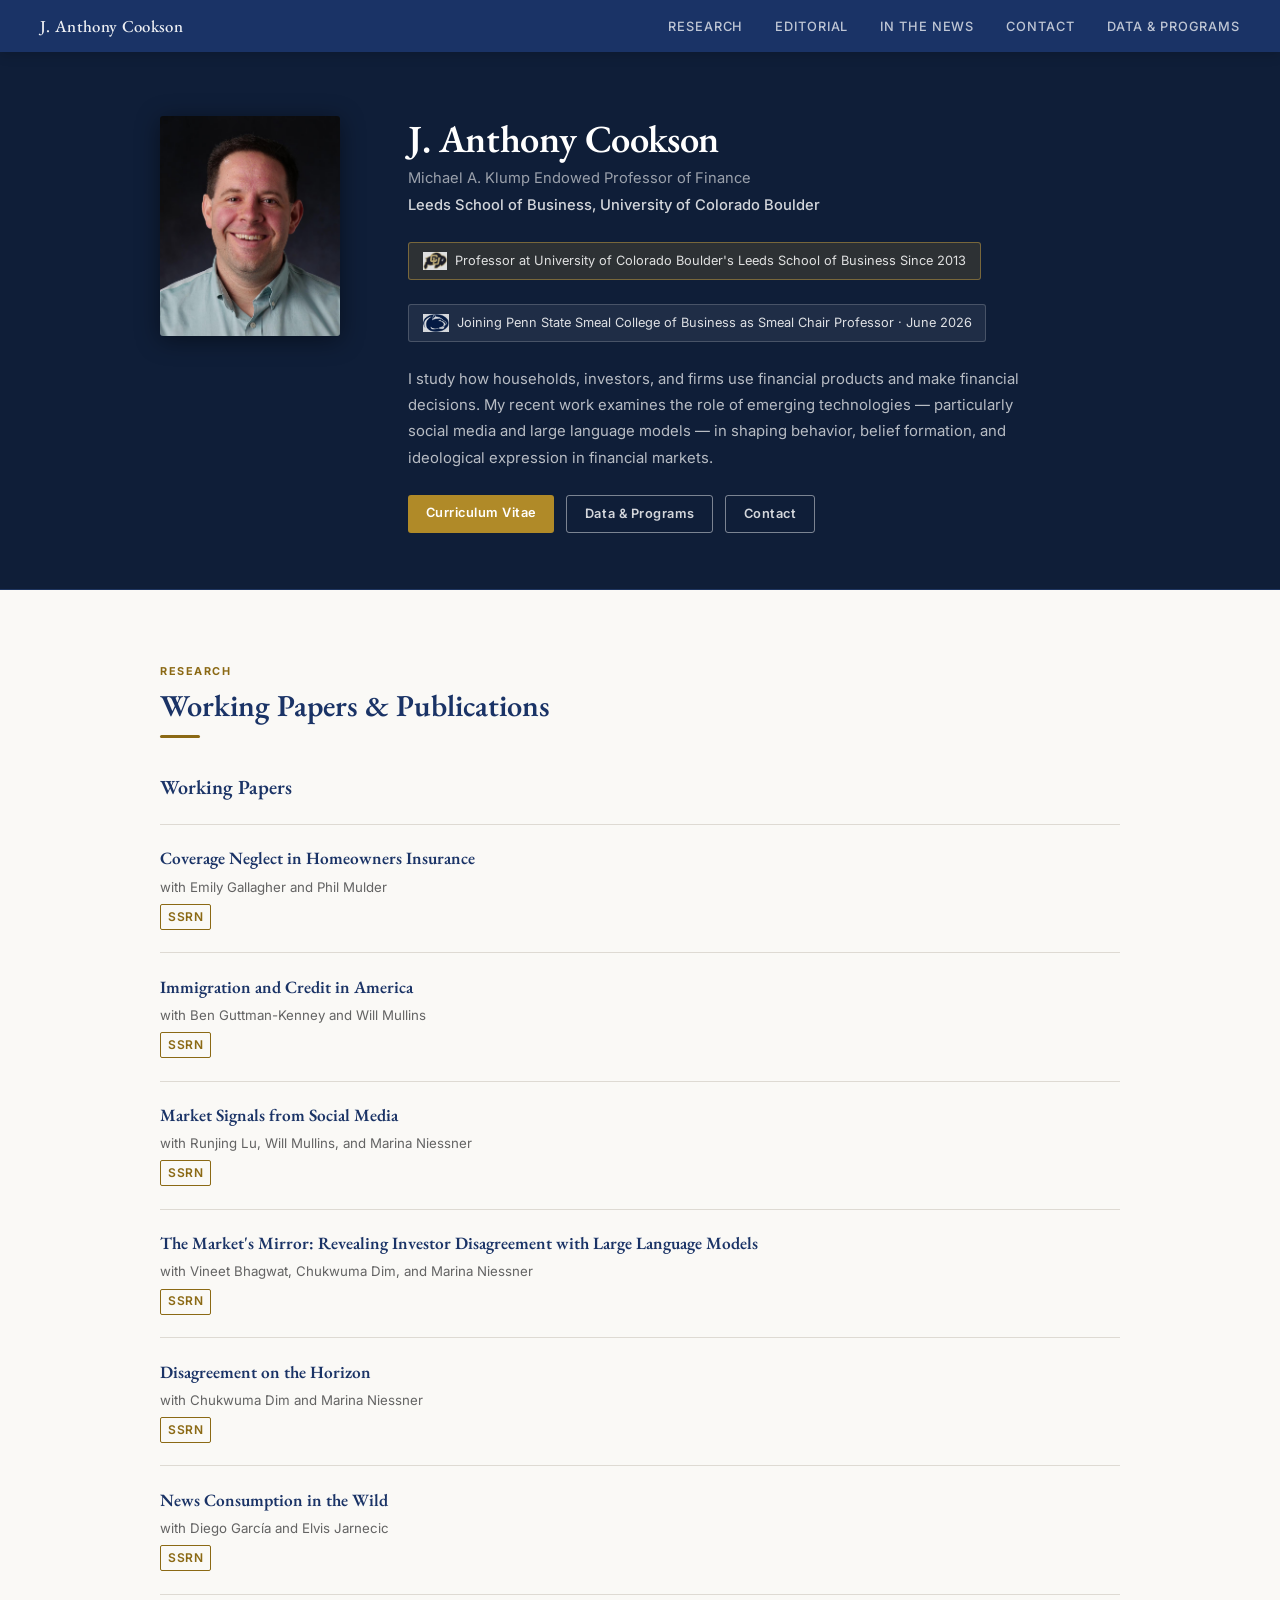
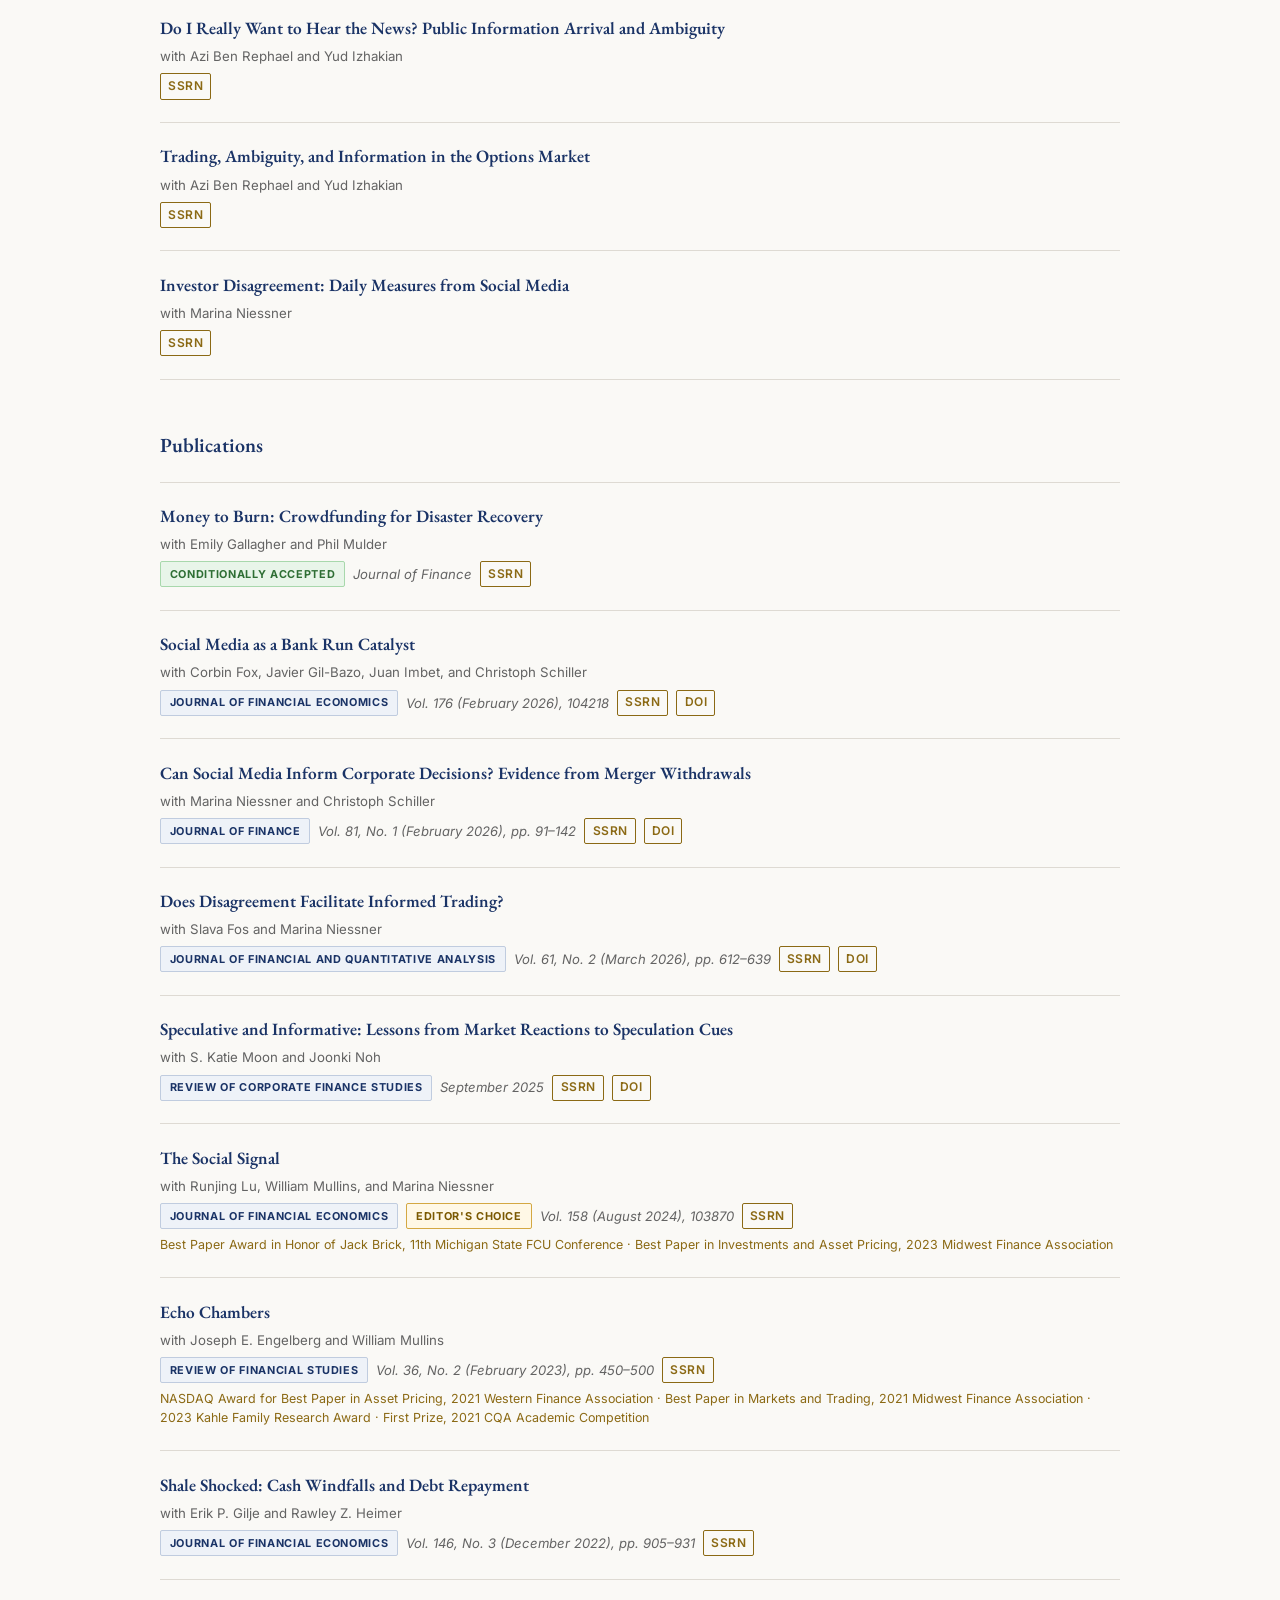
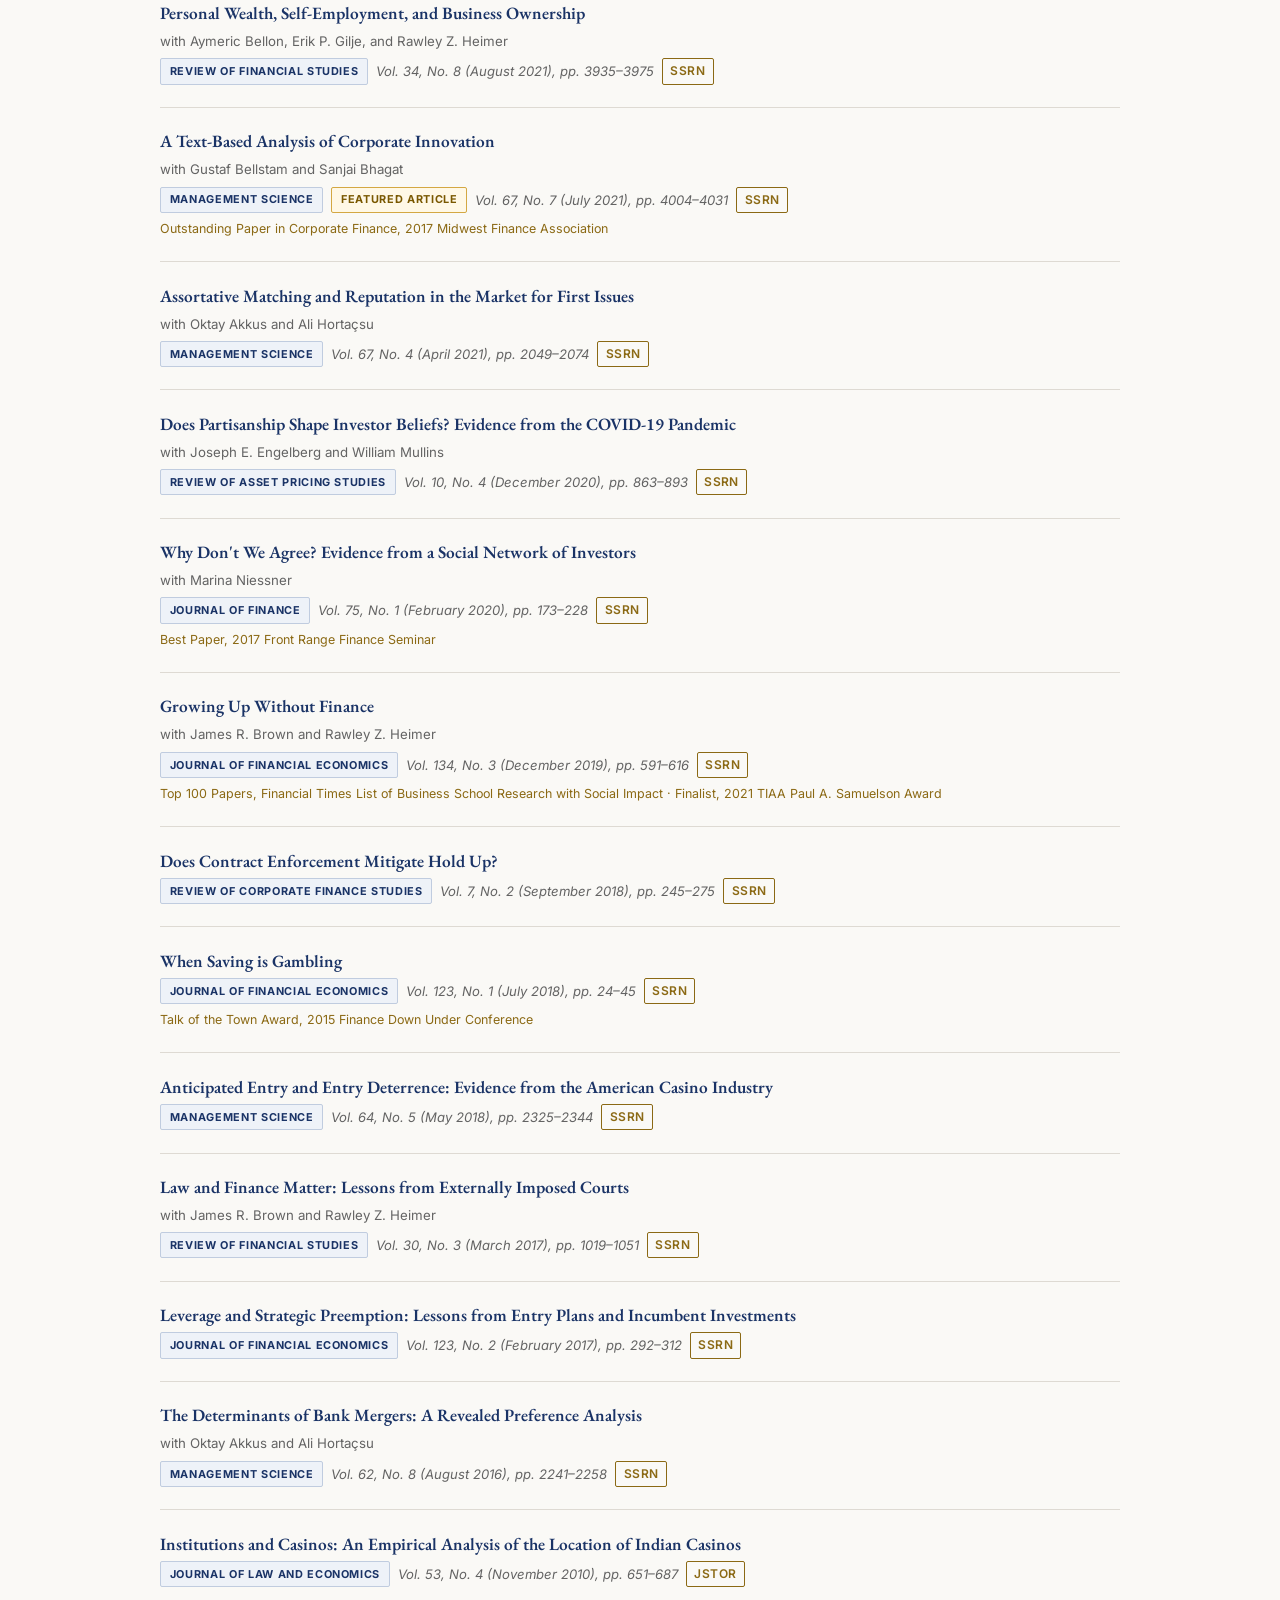
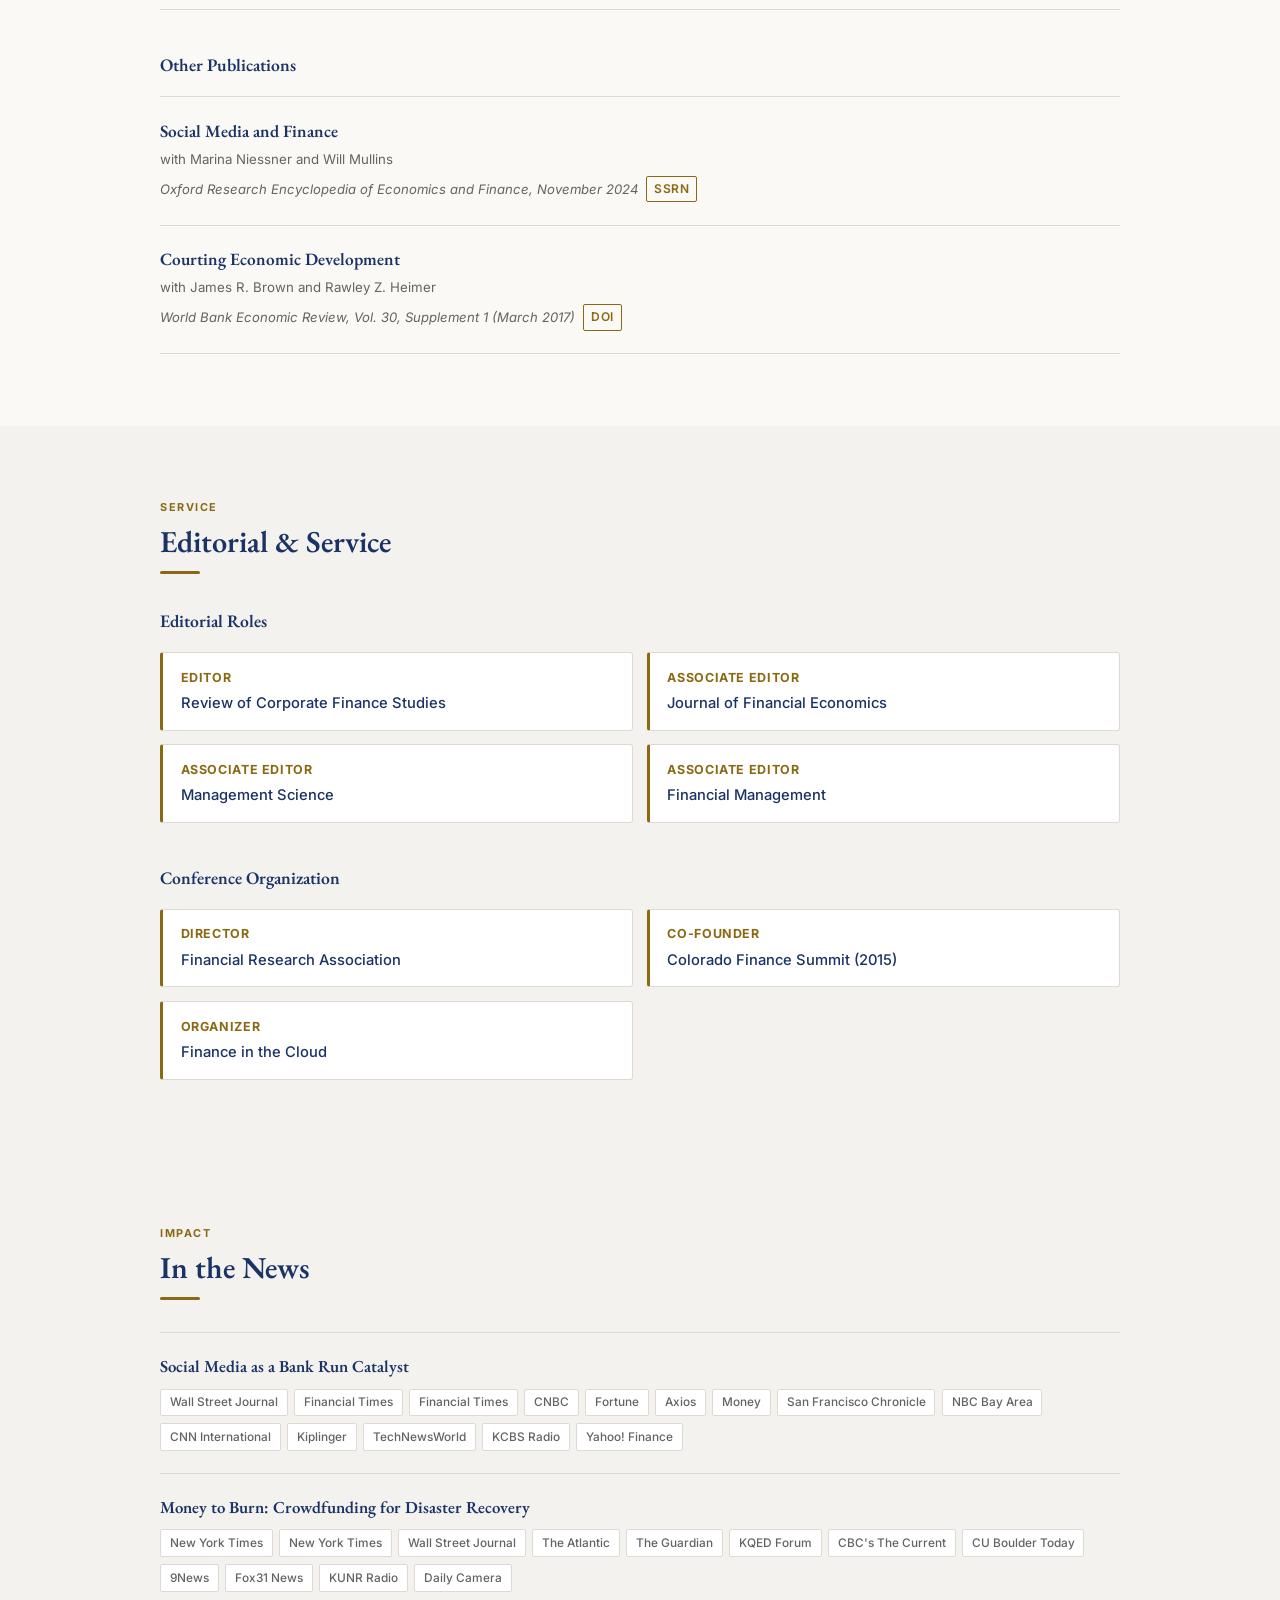
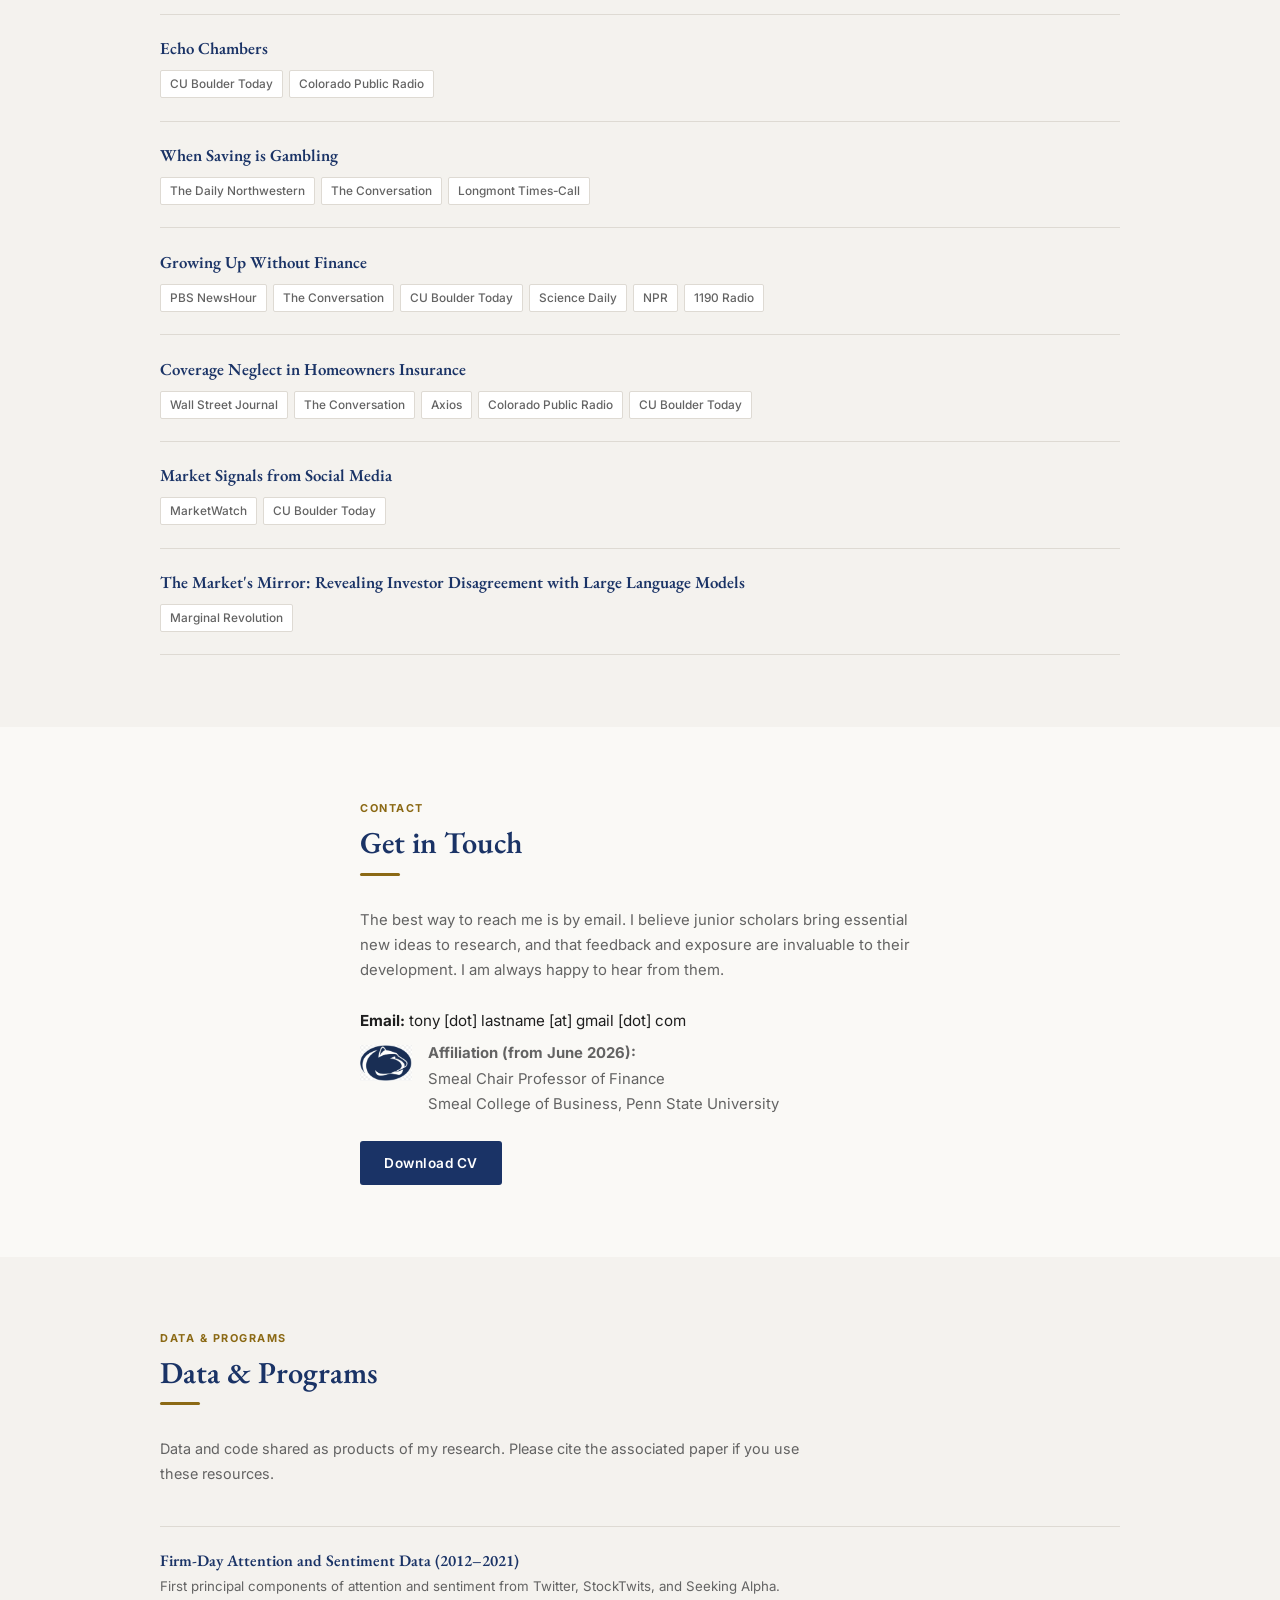
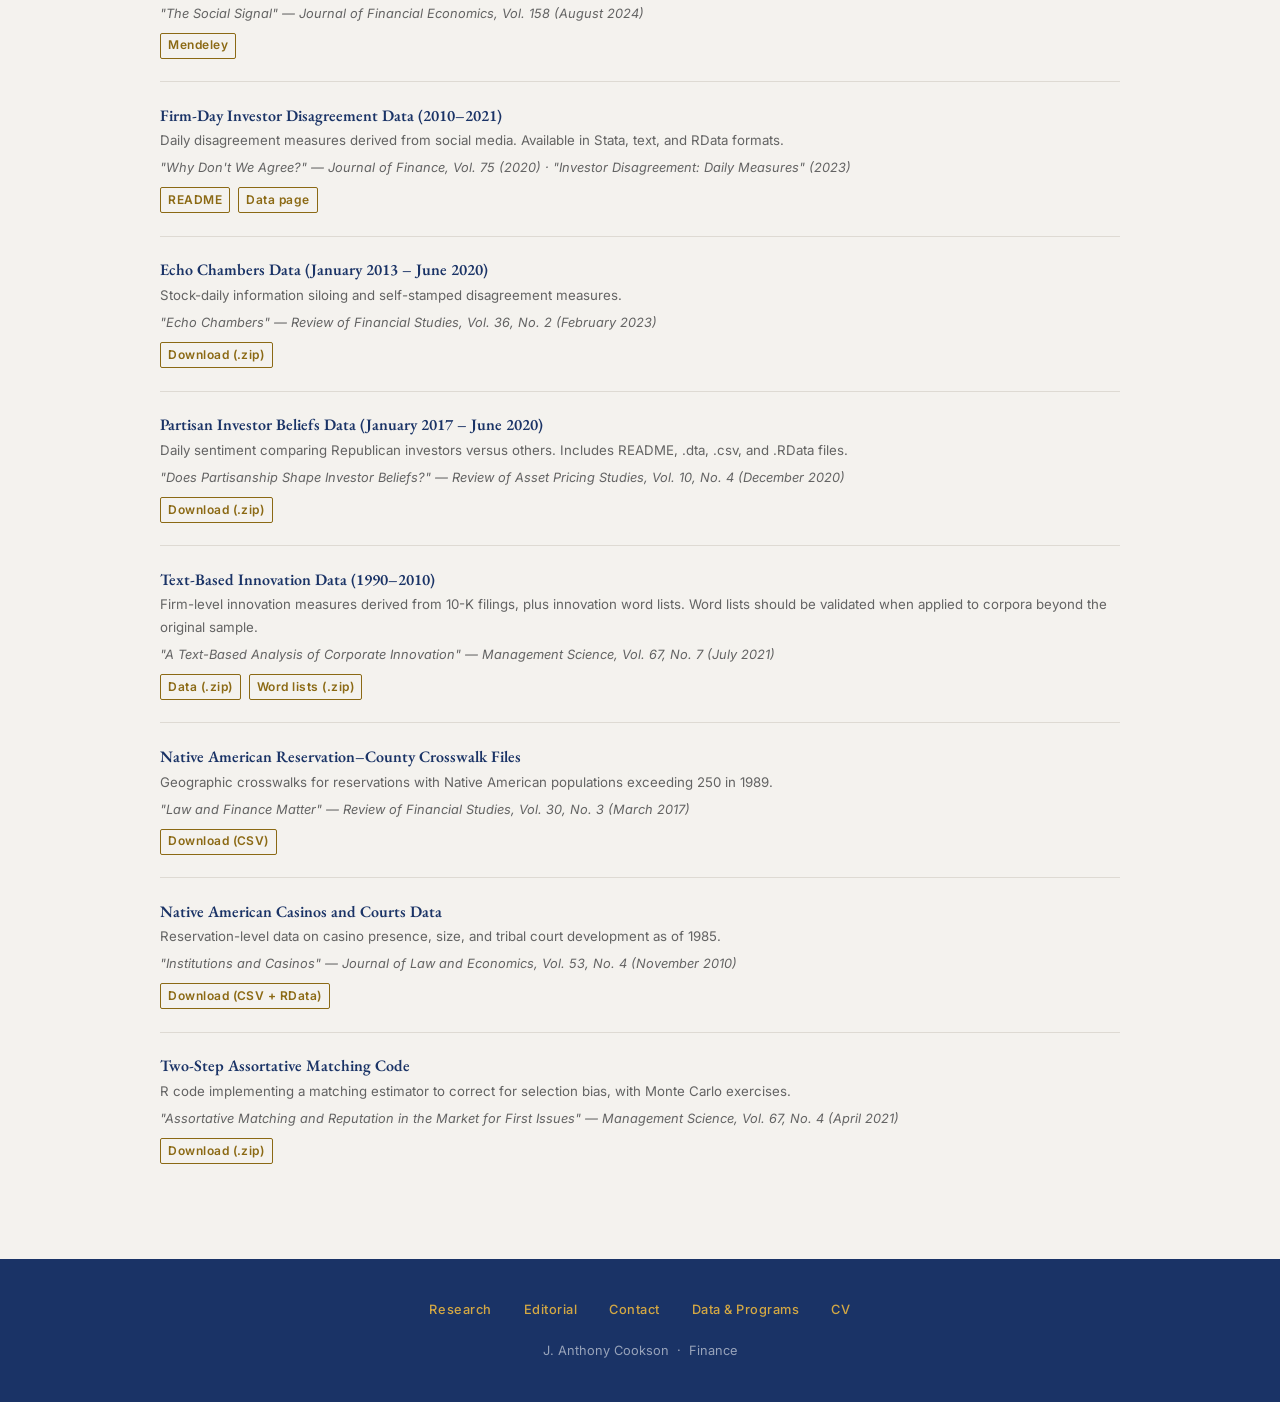
==== index.html @ 9407ef6d "Add files via upload" ====
<!DOCTYPE html>
<html lang="en">
<head>
  <meta charset="UTF-8" />
  <meta name="viewport" content="width=device-width, initial-scale=1.0" />
  <title>J. Anthony Cookson — Finance</title>
  <link rel="preconnect" href="https://fonts.googleapis.com" />
  <link rel="preconnect" href="https://fonts.gstatic.com" crossorigin />
  <link href="https://fonts.googleapis.com/css2?family=EB+Garamond:ital,wght@0,400;0,500;0,600;1,400;1,500&family=Inter:wght@300;400;500;600&display=swap" rel="stylesheet" />
  <style>
    *, *::before, *::after { box-sizing: border-box; margin: 0; padding: 0; }

    :root {
      --navy:        #1a3366;
      --navy-light:  #254e8a;
      --gold:        #8b6914;
      --gold-light:  #b08a28;
      --cream:       #faf9f6;
      --white:       #ffffff;
      --text:        #1e1e1e;
      --muted:       #636363;
      --border:      #dedad3;
      --card-bg:     #ffffff;
      --section-alt: #f4f2ee;
    }

    html { scroll-behavior: smooth; }
    body {
      font-family: 'Inter', sans-serif;
      font-size: 15.5px;
      color: var(--text);
      background: var(--cream);
      line-height: 1.7;
    }

    /* ─── NAV ─── */
    nav {
      position: sticky; top: 0; z-index: 100;
      background: var(--navy);
      display: flex; align-items: center; justify-content: space-between;
      padding: 0 2.5rem; height: 52px;
      box-shadow: 0 2px 12px rgba(0,0,0,0.18);
    }
    .nav-name {
      font-family: 'EB Garamond', serif;
      font-size: 1.05rem; font-weight: 500;
      color: rgba(255,255,255,0.92); letter-spacing: 0.02em;
      text-decoration: none;
    }
    nav ul { list-style: none; display: flex; gap: 2rem; }
    nav ul a {
      color: rgba(255,255,255,0.72); text-decoration: none;
      font-size: 0.8rem; font-weight: 500;
      letter-spacing: 0.07em; text-transform: uppercase;
      transition: color 0.18s;
    }
    nav ul a:hover { color: #d4a843; }
    @media (max-width: 600px) { nav ul { display: none; } }

    /* ─── HERO ─── */
    .hero {
      background: #0f1e38;
      border-bottom: 1px solid #1e3560;
      padding: 4rem 2.5rem 3.5rem;
    }
    .hero .hero-info h1 { color: #ffffff; }
    .hero .hero-title   { color: rgba(255,255,255,0.58); }
    .hero .hero-affil   { color: rgba(255,255,255,0.82); }
    .hero .hero-bio     { color: rgba(255,255,255,0.70); }
    .hero .transition-note {
      background: rgba(255,255,255,0.07);
      border-color: rgba(255,255,255,0.18);
      color: rgba(255,255,255,0.85);
    }
    .hero .hero-photo {
      box-shadow: 0 4px 24px rgba(0,0,0,0.45);
    }
    .hero .hero-link-primary {
      background: var(--gold-light); color: #ffffff;
    }
    .hero .hero-link-primary:hover { background: var(--gold); }
    .hero .hero-link-secondary {
      border-color: rgba(255,255,255,0.45);
      color: rgba(255,255,255,0.82);
      background: transparent;
    }
    .hero .hero-link-secondary:hover {
      background: rgba(255,255,255,0.12);
      color: #ffffff;
    }
    .hero-inner {
      max-width: 960px; margin: 0 auto;
      display: grid; grid-template-columns: 200px 1fr;
      gap: 3rem; align-items: start;
    }
    @media (max-width: 680px) {
      .hero-inner { grid-template-columns: 1fr; }
      .hero-photo { margin: 0 auto; }
    }
    .hero-photo {
      width: 180px; height: 220px;
      border-radius: 3px;
      object-fit: cover; object-position: top center;
      box-shadow: 0 4px 20px rgba(26,51,102,0.15);
    }
    .hero-info h1 {
      font-family: 'EB Garamond', serif;
      font-size: 2.4rem; font-weight: 600;
      color: var(--navy); line-height: 1.15;
      letter-spacing: -0.01em; margin-bottom: 0.35rem;
    }
    .hero-title {
      font-size: 0.92rem; color: var(--muted);
      margin-bottom: 0.15rem;
    }
    .hero-affil {
      font-size: 0.92rem; font-weight: 500;
      color: var(--navy); margin-bottom: 1.5rem;
    }
    .transition-note {
      display: inline-flex; align-items: center; gap: 0.5rem;
      background: #f0f4ff;
      border: 1px solid #c5d0f0;
      border-radius: 3px;
      padding: 0.45rem 0.85rem;
      font-size: 0.8rem; color: var(--navy);
      margin-bottom: 1.5rem;
    }
    .transition-note .dot {
      width: 7px; height: 7px; border-radius: 50%;
      background: var(--gold-light); flex-shrink: 0;
    }
    .hero-bio {
      font-size: 0.93rem; color: #3a3a3a;
      line-height: 1.75; margin-bottom: 1.5rem;
      max-width: 620px;
    }
    .hero-links { display: flex; gap: 0.75rem; flex-wrap: wrap; }
    .hero-link {
      display: inline-block;
      padding: 0.45rem 1.1rem;
      border-radius: 3px;
      font-size: 0.8rem; font-weight: 600;
      letter-spacing: 0.04em; text-decoration: none;
      transition: all 0.18s;
    }
    .hero-link-primary {
      background: var(--navy); color: var(--white);
    }
    .hero-link-primary:hover { background: var(--navy-light); }
    .hero-link-secondary {
      background: transparent; color: var(--navy);
      border: 1.5px solid var(--navy);
    }
    .hero-link-secondary:hover { background: var(--navy); color: var(--white); }

    /* ─── SECTION SHELL ─── */
    section { padding: 4.5rem 2.5rem; }
    section.alt { background: var(--section-alt); }
    .container { max-width: 960px; margin: 0 auto; }

    .section-label {
      font-size: 0.68rem; font-weight: 700;
      letter-spacing: 0.14em; text-transform: uppercase;
      color: var(--gold); margin-bottom: 0.4rem;
    }
    h2 {
      font-family: 'EB Garamond', serif;
      font-size: 1.9rem; font-weight: 600;
      color: var(--navy); line-height: 1.2;
      margin-bottom: 0.3rem;
    }
    .rule {
      width: 40px; height: 3px;
      background: var(--gold); border-radius: 2px;
      margin: 0.75rem 0 2rem;
    }

    /* ─── RESEARCH TABS ─── */
    .tab-bar {
      display: flex; gap: 0; margin-bottom: 2rem;
      border-bottom: 2px solid var(--border);
    }
    .tab {
      padding: 0.6rem 1.5rem;
      font-size: 0.82rem; font-weight: 600;
      letter-spacing: 0.04em; text-transform: uppercase;
      color: var(--muted); cursor: pointer;
      border-bottom: 2px solid transparent;
      margin-bottom: -2px; transition: all 0.18s;
      text-decoration: none;
    }
    .tab.active, .tab:hover {
      color: var(--navy);
      border-bottom-color: var(--navy);
    }

    /* ─── PAPER LIST ─── */
    .paper-list { display: flex; flex-direction: column; gap: 0; }
    .paper {
      padding: 1.4rem 0;
      border-bottom: 1px solid var(--border);
    }
    .paper:first-child { border-top: 1px solid var(--border); }
    .paper-title {
      font-family: 'EB Garamond', serif;
      font-size: 1.08rem; font-weight: 600;
      color: var(--navy); text-decoration: none;
      line-height: 1.35; display: block;
      margin-bottom: 0.3rem;
      transition: color 0.15s;
    }
    .paper-title:hover { color: var(--gold); }
    .paper-authors {
      font-size: 0.83rem; color: var(--muted);
      margin-bottom: 0.35rem;
    }
    .paper-meta { display: flex; align-items: center; gap: 0.5rem; flex-wrap: wrap; }
    .badge {
      display: inline-block;
      font-size: 0.68rem; font-weight: 700;
      letter-spacing: 0.06em; text-transform: uppercase;
      padding: 0.18rem 0.55rem; border-radius: 2px;
    }
    .badge-review   { background: #fff8e6; color: #7a5800; border: 1px solid #e8d080; }
    .badge-accepted { background: #e8f5e9; color: #2e6e34; border: 1px solid #a8d8ac; }
    .badge-journal  { background: #eef2f8; color: var(--navy); border: 1px solid #c0ccdf; }
    .badge-submitted { background: #f5f0ff; color: #4a2080; border: 1px solid #c8b0e8; }
    .badge-honor     { background: #fff8e6; color: #7a5800; border: 1px solid #d4a843; }
    .paper-awards {
      font-size: 0.78rem; color: var(--gold);
      margin-top: 0.45rem; line-height: 1.5;
    }
    .paper-venue {
      font-size: 0.82rem; color: var(--muted);
      font-style: italic;
    }
    .ssrn-link {
      font-size: 0.75rem; font-weight: 600;
      color: var(--gold); text-decoration: none;
      letter-spacing: 0.04em;
      border: 1px solid var(--gold);
      border-radius: 2px;
      padding: 0.12rem 0.45rem;
      transition: all 0.15s;
    }
    .ssrn-link:hover { background: var(--gold); color: var(--white); }

    /* ─── EDITORIAL ─── */
    .editorial-grid {
      display: grid;
      grid-template-columns: 1fr 1fr;
      gap: 0.85rem;
      margin-top: 0.5rem;
    }
    @media (max-width: 600px) { .editorial-grid { grid-template-columns: 1fr; } }
    .ed-card {
      background: var(--white);
      border: 1px solid var(--border);
      border-left: 3px solid var(--gold);
      border-radius: 3px;
      padding: 0.85rem 1.1rem;
    }
    .ed-card .role {
      font-size: 0.78rem; font-weight: 700;
      letter-spacing: 0.05em; text-transform: uppercase;
      color: var(--gold); margin-bottom: 0.2rem;
    }
    .ed-card .journal {
      font-size: 0.92rem; font-weight: 500;
      color: var(--navy);
    }

    /* ─── IN THE NEWS ─── */
    .news-list { display: flex; flex-direction: column; gap: 0; }
    .news-paper-row {
      padding: 1.4rem 0;
      border-bottom: 1px solid var(--border);
    }
    .news-paper-row:first-child { border-top: 1px solid var(--border); }
    .news-paper-title {
      font-family: 'EB Garamond', serif;
      font-size: 1.05rem; font-weight: 600;
      color: var(--navy); text-decoration: none;
      display: block; margin-bottom: 0.65rem;
      line-height: 1.35; transition: color 0.15s;
    }
    .news-paper-title:hover { color: var(--gold); }
    .news-outlets { display: flex; flex-wrap: wrap; gap: 0.4rem; }
    .outlet-link {
      font-size: 0.74rem; font-weight: 500;
      color: var(--muted); text-decoration: none;
      border: 1px solid var(--border);
      border-radius: 2px; background: var(--white);
      padding: 0.18rem 0.55rem;
      transition: all 0.15s;
    }
    .outlet-link:hover { color: var(--navy); border-color: var(--navy); }

    /* ─── FOOTER ─── */
    footer {
      background: var(--navy);
      color: rgba(255,255,255,0.55);
      padding: 2.5rem 2.5rem;
      text-align: center;
      font-size: 0.8rem;
    }
    footer a { color: #d4a843; text-decoration: none; }
    footer .footer-top {
      display: flex; justify-content: center;
      gap: 2rem; flex-wrap: wrap;
      margin-bottom: 1.25rem;
    }
    footer .footer-top a {
      font-size: 0.8rem; font-weight: 500;
      letter-spacing: 0.04em;
    }
  </style>
</head>
<body>

<!-- NAV -->
<nav>
  <a class="nav-name" href="#">J. Anthony Cookson</a>
  <ul>
    <li><a href="#research">Research</a></li>
    <li><a href="#editorial">Editorial</a></li>
    <li><a href="#press">In the News</a></li>
    <li><a href="#contact">Contact</a></li>
    <li><a href="#data-and-programs">Data &amp; Programs</a></li>
  </ul>
</nav>

<!-- HERO -->
<div class="hero">
  <div class="hero-inner">
    <img class="hero-photo"
      src="cookson_headshot.avif"
      alt="J. Anthony Cookson" />
    <div class="hero-info">
      <h1>J. Anthony Cookson</h1>
      <p class="hero-title">Michael A. Klump Endowed Professor of Finance</p>
      <p class="hero-affil">Leeds School of Business, University of Colorado Boulder</p>
      <div class="transition-note" style="background:rgba(184,137,42,0.18);border-color:rgba(212,169,67,0.45);">
        <img src="buffs_logo.png" alt="CU Boulder" style="height:18px;width:auto;opacity:0.85;" />
        Professor at University of Colorado Boulder's Leeds School of Business Since 2013
      </div>
      <div class="transition-note">
        <img src="psu_logo.png" alt="Penn State" style="height:18px;width:auto;opacity:0.85;" />
        Joining Penn State Smeal College of Business as Smeal Chair Professor · June 2026
      </div>
      <p class="hero-bio">
        I study how households, investors, and firms use financial products and make
        financial decisions. My recent work examines the role of emerging technologies —
        particularly social media and large language models — in shaping behavior,
        belief formation, and ideological expression in financial markets.
      </p>
      <div class="hero-links">
        <a class="hero-link hero-link-primary"
           href="https://www.colorado.edu/business/media/1273"
           target="_blank" rel="noopener">Curriculum Vitae</a>
        <a class="hero-link hero-link-secondary"
           href="#data-and-programs">Data &amp; Programs</a>
        <a class="hero-link hero-link-secondary" href="#contact">Contact</a>
      </div>
    </div>
  </div>
</div>

<!-- RESEARCH -->
<section id="research">
  <div class="container">
    <div class="section-label">Research</div>
    <h2>Working Papers &amp; Publications</h2>
    <div class="rule"></div>

    <!-- Working Papers -->
    <div style="margin-bottom:3rem;">
      <h3 style="font-family:'EB Garamond',serif;font-size:1.25rem;font-weight:600;
        color:var(--navy);margin-bottom:1.25rem;">Working Papers</h3>
      <div class="paper-list">

        <div class="paper">
          <a class="paper-title"
             href="https://papers.ssrn.com/sol3/papers.cfm?abstract_id=5057551"
             target="_blank" rel="noopener">
            Coverage Neglect in Homeowners Insurance
          </a>
          <p class="paper-authors">with Emily Gallagher and Phil Mulder</p>
          <div class="paper-meta">
            <a class="ssrn-link"
               href="https://papers.ssrn.com/sol3/papers.cfm?abstract_id=5057551"
               target="_blank" rel="noopener">SSRN</a>
          </div>
        </div>

        <div class="paper">
          <a class="paper-title"
             href="https://papers.ssrn.com/sol3/papers.cfm?abstract_id=5187062"
             target="_blank" rel="noopener">
            Immigration and Credit in America
          </a>
          <p class="paper-authors">with Ben Guttman-Kenney and Will Mullins</p>
          <div class="paper-meta">
            <a class="ssrn-link"
               href="https://papers.ssrn.com/sol3/papers.cfm?abstract_id=5187062"
               target="_blank" rel="noopener">SSRN</a>
          </div>
        </div>

        <div class="paper">
          <a class="paper-title"
             href="https://papers.ssrn.com/sol3/papers.cfm?abstract_id=5187350"
             target="_blank" rel="noopener">
            Market Signals from Social Media
          </a>
          <p class="paper-authors">with Runjing Lu, Will Mullins, and Marina Niessner</p>
          <div class="paper-meta">
            <a class="ssrn-link"
               href="https://papers.ssrn.com/sol3/papers.cfm?abstract_id=5187350"
               target="_blank" rel="noopener">SSRN</a>
          </div>
        </div>

        <div class="paper">
          <a class="paper-title"
             href="https://papers.ssrn.com/sol3/papers.cfm?abstract_id=5375473"
             target="_blank" rel="noopener">
            The Market's Mirror: Revealing Investor Disagreement with Large Language Models
          </a>
          <p class="paper-authors">with Vineet Bhagwat, Chukwuma Dim, and Marina Niessner</p>
          <div class="paper-meta">
            <a class="ssrn-link"
               href="https://papers.ssrn.com/sol3/papers.cfm?abstract_id=5375473"
               target="_blank" rel="noopener">SSRN</a>
          </div>
        </div>

        <div class="paper">
          <a class="paper-title"
             href="https://papers.ssrn.com/sol3/papers.cfm?abstract_id=4884628"
             target="_blank" rel="noopener">
            Disagreement on the Horizon
          </a>
          <p class="paper-authors">with Chukwuma Dim and Marina Niessner</p>
          <div class="paper-meta">
            <a class="ssrn-link"
               href="https://papers.ssrn.com/sol3/papers.cfm?abstract_id=4884628"
               target="_blank" rel="noopener">SSRN</a>
          </div>
        </div>

        <div class="paper">
          <a class="paper-title"
             href="https://papers.ssrn.com/sol3/papers.cfm?abstract_id=4692967"
             target="_blank" rel="noopener">
            News Consumption in the Wild
          </a>
          <p class="paper-authors">with Diego García and Elvis Jarnecic</p>
          <div class="paper-meta">
            <a class="ssrn-link"
               href="https://papers.ssrn.com/sol3/papers.cfm?abstract_id=4692967"
               target="_blank" rel="noopener">SSRN</a>
          </div>
        </div>

        <div class="paper">
          <a class="paper-title"
             href="https://papers.ssrn.com/sol3/papers.cfm?abstract_id=3631760"
             target="_blank" rel="noopener">
            Do I Really Want to Hear the News? Public Information Arrival and Ambiguity
          </a>
          <p class="paper-authors">with Azi Ben Rephael and Yud Izhakian</p>
          <div class="paper-meta">
            <a class="ssrn-link"
               href="https://papers.ssrn.com/sol3/papers.cfm?abstract_id=3631760"
               target="_blank" rel="noopener">SSRN</a>
          </div>
        </div>

        <div class="paper">
          <a class="paper-title"
             href="https://papers.ssrn.com/sol3/papers.cfm?abstract_id=4180712"
             target="_blank" rel="noopener">
            Trading, Ambiguity, and Information in the Options Market
          </a>
          <p class="paper-authors">with Azi Ben Rephael and Yud Izhakian</p>
          <div class="paper-meta">
            <a class="ssrn-link"
               href="https://papers.ssrn.com/sol3/papers.cfm?abstract_id=4180712"
               target="_blank" rel="noopener">SSRN</a>
          </div>
        </div>

        <div class="paper">
          <a class="paper-title"
             href="https://papers.ssrn.com/sol3/papers.cfm?abstract_id=4529594"
             target="_blank" rel="noopener">
            Investor Disagreement: Daily Measures from Social Media
          </a>
          <p class="paper-authors">with Marina Niessner</p>
          <div class="paper-meta">
            <a class="ssrn-link"
               href="https://papers.ssrn.com/sol3/papers.cfm?abstract_id=4529594"
               target="_blank" rel="noopener">SSRN</a>
          </div>
        </div>

      </div>
    </div>

    <!-- Publications -->
    <div>
      <h3 style="font-family:'EB Garamond',serif;font-size:1.25rem;font-weight:600;
        color:var(--navy);margin-bottom:1.25rem;">Publications</h3>
      <div class="paper-list">

        <div class="paper">
          <a class="paper-title"
             href="https://papers.ssrn.com/sol3/papers.cfm?abstract_id=4535190"
             target="_blank" rel="noopener">
            Money to Burn: Crowdfunding for Disaster Recovery
          </a>
          <p class="paper-authors">with Emily Gallagher and Phil Mulder</p>
          <div class="paper-meta">
            <span class="badge badge-accepted">Conditionally Accepted</span>
            <span class="paper-venue">Journal of Finance</span>
            <a class="ssrn-link"
               href="https://papers.ssrn.com/sol3/papers.cfm?abstract_id=4535190"
               target="_blank" rel="noopener">SSRN</a>
          </div>
        </div>

        <div class="paper">
          <a class="paper-title"
             href="https://papers.ssrn.com/sol3/papers.cfm?abstract_id=4422754"
             target="_blank" rel="noopener">
            Social Media as a Bank Run Catalyst
          </a>
          <p class="paper-authors">with Corbin Fox, Javier Gil-Bazo, Juan Imbet, and Christoph Schiller</p>
          <div class="paper-meta">
            <span class="badge badge-journal">Journal of Financial Economics</span>
            <span class="paper-venue">Vol. 176 (February 2026), 104218</span>
            <a class="ssrn-link"
               href="https://papers.ssrn.com/sol3/papers.cfm?abstract_id=4422754"
               target="_blank" rel="noopener">SSRN</a>
            <a class="ssrn-link"
               href="https://www.sciencedirect.com/science/article/pii/S0304405X25002260"
               target="_blank" rel="noopener">DOI</a>
          </div>
        </div>

        <div class="paper">
          <a class="paper-title"
             href="https://papers.ssrn.com/sol3/papers.cfm?abstract_id=4059633"
             target="_blank" rel="noopener">
            Can Social Media Inform Corporate Decisions? Evidence from Merger Withdrawals
          </a>
          <p class="paper-authors">with Marina Niessner and Christoph Schiller</p>
          <div class="paper-meta">
            <span class="badge badge-journal">Journal of Finance</span>
            <span class="paper-venue">Vol. 81, No. 1 (February 2026), pp. 91–142</span>
            <a class="ssrn-link"
               href="https://papers.ssrn.com/sol3/papers.cfm?abstract_id=4059633"
               target="_blank" rel="noopener">SSRN</a>
            <a class="ssrn-link"
               href="https://onlinelibrary.wiley.com/doi/10.1111/jofi.13508"
               target="_blank" rel="noopener">DOI</a>
          </div>
        </div>

        <div class="paper">
          <a class="paper-title"
             href="https://papers.ssrn.com/sol3/papers.cfm?abstract_id=3765092"
             target="_blank" rel="noopener">
            Does Disagreement Facilitate Informed Trading?
          </a>
          <p class="paper-authors">with Slava Fos and Marina Niessner</p>
          <div class="paper-meta">
            <span class="badge badge-journal">Journal of Financial and Quantitative Analysis</span>
            <span class="paper-venue">Vol. 61, No. 2 (March 2026), pp. 612–639</span>
            <a class="ssrn-link"
               href="https://papers.ssrn.com/sol3/papers.cfm?abstract_id=3765092"
               target="_blank" rel="noopener">SSRN</a>
            <a class="ssrn-link"
               href="https://www.cambridge.org/core/journals/journal-of-financial-and-quantitative-analysis/article/abs/does-disagreement-facilitate-informed-trading/F43F2A7D04A871CEE9D3C8D3CA7C390F"
               target="_blank" rel="noopener">DOI</a>
          </div>
        </div>

        <div class="paper">
          <a class="paper-title"
             href="https://papers.ssrn.com/sol3/papers.cfm?abstract_id=3152460"
             target="_blank" rel="noopener">
            Speculative and Informative: Lessons from Market Reactions to Speculation Cues
          </a>
          <p class="paper-authors">with S. Katie Moon and Joonki Noh</p>
          <div class="paper-meta">
            <span class="badge badge-journal">Review of Corporate Finance Studies</span>
            <span class="paper-venue">September 2025</span>
            <a class="ssrn-link"
               href="https://papers.ssrn.com/sol3/papers.cfm?abstract_id=3152460"
               target="_blank" rel="noopener">SSRN</a>
            <a class="ssrn-link"
               href="https://doi.org/10.1093/rcfs/cfaf021"
               target="_blank" rel="noopener">DOI</a>
          </div>
        </div>

        <div class="paper">
          <a class="paper-title"
             href="https://papers.ssrn.com/sol3/papers.cfm?abstract_id=4241505"
             target="_blank" rel="noopener">
            The Social Signal
          </a>
          <p class="paper-authors">with Runjing Lu, William Mullins, and Marina Niessner</p>
          <div class="paper-meta">
            <span class="badge badge-journal">Journal of Financial Economics</span>
            <span class="badge badge-honor">Editor's Choice</span>
            <span class="paper-venue">Vol. 158 (August 2024), 103870</span>
            <a class="ssrn-link"
               href="https://papers.ssrn.com/sol3/papers.cfm?abstract_id=4241505"
               target="_blank" rel="noopener">SSRN</a>
          </div>
          <p class="paper-awards">Best Paper Award in Honor of Jack Brick, 11th Michigan State FCU Conference &middot; Best Paper in Investments and Asset Pricing, 2023 Midwest Finance Association</p>
        </div>

        <div class="paper">
          <a class="paper-title"
             href="https://papers.ssrn.com/sol3/papers.cfm?abstract_id=3603107"
             target="_blank" rel="noopener">
            Echo Chambers
          </a>
          <p class="paper-authors">with Joseph E. Engelberg and William Mullins</p>
          <div class="paper-meta">
            <span class="badge badge-journal">Review of Financial Studies</span>
            <span class="paper-venue">Vol. 36, No. 2 (February 2023), pp. 450–500</span>
            <a class="ssrn-link"
               href="https://papers.ssrn.com/sol3/papers.cfm?abstract_id=3603107"
               target="_blank" rel="noopener">SSRN</a>
          </div>
          <p class="paper-awards">NASDAQ Award for Best Paper in Asset Pricing, 2021 Western Finance Association &middot; Best Paper in Markets and Trading, 2021 Midwest Finance Association &middot; 2023 Kahle Family Research Award &middot; First Prize, 2021 CQA Academic Competition</p>
        </div>

        <div class="paper">
          <a class="paper-title"
             href="https://papers.ssrn.com/sol3/papers.cfm?abstract_id=3682223"
             target="_blank" rel="noopener">
            Shale Shocked: Cash Windfalls and Debt Repayment
          </a>
          <p class="paper-authors">with Erik P. Gilje and Rawley Z. Heimer</p>
          <div class="paper-meta">
            <span class="badge badge-journal">Journal of Financial Economics</span>
            <span class="paper-venue">Vol. 146, No. 3 (December 2022), pp. 905–931</span>
            <a class="ssrn-link"
               href="https://papers.ssrn.com/sol3/papers.cfm?abstract_id=3682223"
               target="_blank" rel="noopener">SSRN</a>
          </div>
        </div>

        <div class="paper">
          <a class="paper-title"
             href="https://papers.ssrn.com/sol3/papers.cfm?abstract_id=3551576"
             target="_blank" rel="noopener">
            Personal Wealth, Self-Employment, and Business Ownership
          </a>
          <p class="paper-authors">with Aymeric Bellon, Erik P. Gilje, and Rawley Z. Heimer</p>
          <div class="paper-meta">
            <span class="badge badge-journal">Review of Financial Studies</span>
            <span class="paper-venue">Vol. 34, No. 8 (August 2021), pp. 3935–3975</span>
            <a class="ssrn-link"
               href="https://papers.ssrn.com/sol3/papers.cfm?abstract_id=3551576"
               target="_blank" rel="noopener">SSRN</a>
          </div>
        </div>

        <div class="paper">
          <a class="paper-title"
             href="https://papers.ssrn.com/sol3/papers.cfm?abstract_id=2803232"
             target="_blank" rel="noopener">
            A Text-Based Analysis of Corporate Innovation
          </a>
          <p class="paper-authors">with Gustaf Bellstam and Sanjai Bhagat</p>
          <div class="paper-meta">
            <span class="badge badge-journal">Management Science</span>
            <span class="badge badge-honor">Featured Article</span>
            <span class="paper-venue">Vol. 67, No. 7 (July 2021), pp. 4004–4031</span>
            <a class="ssrn-link"
               href="https://papers.ssrn.com/sol3/papers.cfm?abstract_id=2803232"
               target="_blank" rel="noopener">SSRN</a>
          </div>
          <p class="paper-awards">Outstanding Paper in Corporate Finance, 2017 Midwest Finance Association</p>
        </div>

        <div class="paper">
          <a class="paper-title"
             href="https://papers.ssrn.com/sol3/papers.cfm?abstract_id=2419277"
             target="_blank" rel="noopener">
            Assortative Matching and Reputation in the Market for First Issues
          </a>
          <p class="paper-authors">with Oktay Akkus and Ali Hortaçsu</p>
          <div class="paper-meta">
            <span class="badge badge-journal">Management Science</span>
            <span class="paper-venue">Vol. 67, No. 4 (April 2021), pp. 2049–2074</span>
            <a class="ssrn-link"
               href="https://papers.ssrn.com/sol3/papers.cfm?abstract_id=2419277"
               target="_blank" rel="noopener">SSRN</a>
          </div>
        </div>

        <div class="paper">
          <a class="paper-title"
             href="https://papers.ssrn.com/sol3/papers.cfm?abstract_id=3621067"
             target="_blank" rel="noopener">
            Does Partisanship Shape Investor Beliefs? Evidence from the COVID-19 Pandemic
          </a>
          <p class="paper-authors">with Joseph E. Engelberg and William Mullins</p>
          <div class="paper-meta">
            <span class="badge badge-journal">Review of Asset Pricing Studies</span>
            <span class="paper-venue">Vol. 10, No. 4 (December 2020), pp. 863–893</span>
            <a class="ssrn-link"
               href="https://papers.ssrn.com/sol3/papers.cfm?abstract_id=3621067"
               target="_blank" rel="noopener">SSRN</a>
          </div>
        </div>

        <div class="paper">
          <a class="paper-title"
             href="https://papers.ssrn.com/sol3/papers.cfm?abstract_id=2754086"
             target="_blank" rel="noopener">
            Why Don't We Agree? Evidence from a Social Network of Investors
          </a>
          <p class="paper-authors">with Marina Niessner</p>
          <div class="paper-meta">
            <span class="badge badge-journal">Journal of Finance</span>
            <span class="paper-venue">Vol. 75, No. 1 (February 2020), pp. 173–228</span>
            <a class="ssrn-link"
               href="https://papers.ssrn.com/sol3/papers.cfm?abstract_id=2754086"
               target="_blank" rel="noopener">SSRN</a>
          </div>
          <p class="paper-awards">Best Paper, 2017 Front Range Finance Seminar</p>
        </div>

        <div class="paper">
          <a class="paper-title"
             href="https://papers.ssrn.com/sol3/papers.cfm?abstract_id=2809164"
             target="_blank" rel="noopener">
            Growing Up Without Finance
          </a>
          <p class="paper-authors">with James R. Brown and Rawley Z. Heimer</p>
          <div class="paper-meta">
            <span class="badge badge-journal">Journal of Financial Economics</span>
            <span class="paper-venue">Vol. 134, No. 3 (December 2019), pp. 591–616</span>
            <a class="ssrn-link"
               href="https://papers.ssrn.com/sol3/papers.cfm?abstract_id=2809164"
               target="_blank" rel="noopener">SSRN</a>
          </div>
          <p class="paper-awards">Top 100 Papers, Financial Times List of Business School Research with Social Impact &middot; Finalist, 2021 TIAA Paul A. Samuelson Award</p>
        </div>

        <div class="paper">
          <a class="paper-title"
             href="https://papers.ssrn.com/sol3/papers.cfm?abstract_id=3152459"
             target="_blank" rel="noopener">
            Does Contract Enforcement Mitigate Hold Up?
          </a>
          <div class="paper-meta">
            <span class="badge badge-journal">Review of Corporate Finance Studies</span>
            <span class="paper-venue">Vol. 7, No. 2 (September 2018), pp. 245–275</span>
            <a class="ssrn-link"
               href="https://papers.ssrn.com/sol3/papers.cfm?abstract_id=3152459"
               target="_blank" rel="noopener">SSRN</a>
          </div>
        </div>

        <div class="paper">
          <a class="paper-title"
             href="https://papers.ssrn.com/sol3/papers.cfm?abstract_id=2517126"
             target="_blank" rel="noopener">
            When Saving is Gambling
          </a>
          <div class="paper-meta">
            <span class="badge badge-journal">Journal of Financial Economics</span>
            <span class="paper-venue">Vol. 123, No. 1 (July 2018), pp. 24–45</span>
            <a class="ssrn-link"
               href="https://papers.ssrn.com/sol3/papers.cfm?abstract_id=2517126"
               target="_blank" rel="noopener">SSRN</a>
          </div>
          <p class="paper-awards">Talk of the Town Award, 2015 Finance Down Under Conference</p>
        </div>

        <div class="paper">
          <a class="paper-title"
             href="https://papers.ssrn.com/sol3/papers.cfm?abstract_id=2368674"
             target="_blank" rel="noopener">
            Anticipated Entry and Entry Deterrence: Evidence from the American Casino Industry
          </a>
          <div class="paper-meta">
            <span class="badge badge-journal">Management Science</span>
            <span class="paper-venue">Vol. 64, No. 5 (May 2018), pp. 2325–2344</span>
            <a class="ssrn-link"
               href="https://papers.ssrn.com/sol3/papers.cfm?abstract_id=2368674"
               target="_blank" rel="noopener">SSRN</a>
          </div>
        </div>

        <div class="paper">
          <a class="paper-title"
             href="https://papers.ssrn.com/sol3/papers.cfm?abstract_id=2448091"
             target="_blank" rel="noopener">
            Law and Finance Matter: Lessons from Externally Imposed Courts
          </a>
          <p class="paper-authors">with James R. Brown and Rawley Z. Heimer</p>
          <div class="paper-meta">
            <span class="badge badge-journal">Review of Financial Studies</span>
            <span class="paper-venue">Vol. 30, No. 3 (March 2017), pp. 1019–1051</span>
            <a class="ssrn-link"
               href="https://papers.ssrn.com/sol3/papers.cfm?abstract_id=2448091"
               target="_blank" rel="noopener">SSRN</a>
          </div>
        </div>

        <div class="paper">
          <a class="paper-title"
             href="https://papers.ssrn.com/sol3/papers.cfm?abstract_id=2449562"
             target="_blank" rel="noopener">
            Leverage and Strategic Preemption: Lessons from Entry Plans and Incumbent Investments
          </a>
          <div class="paper-meta">
            <span class="badge badge-journal">Journal of Financial Economics</span>
            <span class="paper-venue">Vol. 123, No. 2 (February 2017), pp. 292–312</span>
            <a class="ssrn-link"
               href="https://papers.ssrn.com/sol3/papers.cfm?abstract_id=2449562"
               target="_blank" rel="noopener">SSRN</a>
          </div>
        </div>

        <div class="paper">
          <a class="paper-title"
             href="https://papers.ssrn.com/sol3/papers.cfm?abstract_id=2459727"
             target="_blank" rel="noopener">
            The Determinants of Bank Mergers: A Revealed Preference Analysis
          </a>
          <p class="paper-authors">with Oktay Akkus and Ali Hortaçsu</p>
          <div class="paper-meta">
            <span class="badge badge-journal">Management Science</span>
            <span class="paper-venue">Vol. 62, No. 8 (August 2016), pp. 2241–2258</span>
            <a class="ssrn-link"
               href="https://papers.ssrn.com/sol3/papers.cfm?abstract_id=2459727"
               target="_blank" rel="noopener">SSRN</a>
          </div>
        </div>

        <div class="paper">
          <a class="paper-title"
             href="https://www.jstor.org/stable/10.1086/649030"
             target="_blank" rel="noopener">
            Institutions and Casinos: An Empirical Analysis of the Location of Indian Casinos
          </a>
          <div class="paper-meta">
            <span class="badge badge-journal">Journal of Law and Economics</span>
            <span class="paper-venue">Vol. 53, No. 4 (November 2010), pp. 651–687</span>
            <a class="ssrn-link"
               href="https://www.jstor.org/stable/10.1086/649030"
               target="_blank" rel="noopener">JSTOR</a>
          </div>
        </div>

      </div>

      <!-- Other Publications -->
      <h3 style="font-family:'EB Garamond',serif;font-size:1.1rem;font-weight:600;
        color:var(--navy);margin-top:2.5rem;margin-bottom:1rem;">Other Publications</h3>
      <div class="paper-list">

        <div class="paper">
          <a class="paper-title"
             href="https://papers.ssrn.com/sol3/papers.cfm?abstract_id=4806692"
             target="_blank" rel="noopener">
            Social Media and Finance
          </a>
          <p class="paper-authors">with Marina Niessner and Will Mullins</p>
          <div class="paper-meta">
            <span class="paper-venue">Oxford Research Encyclopedia of Economics and Finance, November 2024</span>
            <a class="ssrn-link"
               href="https://papers.ssrn.com/sol3/papers.cfm?abstract_id=4806692"
               target="_blank" rel="noopener">SSRN</a>
          </div>
        </div>

        <div class="paper">
          <a class="paper-title"
             href="https://academic.oup.com/wber/article-abstract/30/Supplement_1/S176/2897440"
             target="_blank" rel="noopener">
            Courting Economic Development
          </a>
          <p class="paper-authors">with James R. Brown and Rawley Z. Heimer</p>
          <div class="paper-meta">
            <span class="paper-venue">World Bank Economic Review, Vol. 30, Supplement 1 (March 2017)</span>
            <a class="ssrn-link"
               href="https://academic.oup.com/wber/article-abstract/30/Supplement_1/S176/2897440"
               target="_blank" rel="noopener">DOI</a>
          </div>
        </div>

      </div>
    </div>

  </div>
</section>

<!-- EDITORIAL -->
<section id="editorial" class="alt">
  <div class="container">
    <div class="section-label">Service</div>
    <h2>Editorial &amp; Service</h2>
    <div class="rule"></div>

    <h3 style="font-family:'EB Garamond',serif;font-size:1.1rem;font-weight:600;
      color:var(--navy);margin-bottom:1rem;">Editorial Roles</h3>
    <div class="editorial-grid" style="margin-bottom:2.5rem;">
      <div class="ed-card">
        <div class="role">Editor</div>
        <div class="journal">Review of Corporate Finance Studies</div>
      </div>
      <div class="ed-card">
        <div class="role">Associate Editor</div>
        <div class="journal">Journal of Financial Economics</div>
      </div>
      <div class="ed-card">
        <div class="role">Associate Editor</div>
        <div class="journal">Management Science</div>
      </div>
      <div class="ed-card">
        <div class="role">Associate Editor</div>
        <div class="journal">Financial Management</div>
      </div>
    </div>

    <h3 style="font-family:'EB Garamond',serif;font-size:1.1rem;font-weight:600;
      color:var(--navy);margin-bottom:1rem;">Conference Organization</h3>
    <div class="editorial-grid">
      <div class="ed-card">
        <div class="role">Director</div>
        <div class="journal">Financial Research Association</div>
      </div>
      <div class="ed-card">
        <div class="role">Co-founder</div>
        <div class="journal">Colorado Finance Summit (2015)</div>
      </div>
      <div class="ed-card">
        <div class="role">Organizer</div>
        <div class="journal"><a href="https://www.colorado.edu/business/finance-cloud"
          target="_blank" rel="noopener"
          style="color:var(--navy);text-decoration:none;">Finance in the Cloud</a></div>
      </div>
    </div>
  </div>
</section>

<!-- IN THE NEWS -->
<section id="press" class="alt">
  <div class="container">
    <div class="section-label">Impact</div>
    <h2>In the News</h2>
    <div class="rule"></div>
    <div class="news-list">

      <div class="news-paper-row">
        <a class="news-paper-title"
           href="https://papers.ssrn.com/sol3/papers.cfm?abstract_id=4422754"
           target="_blank" rel="noopener">Social Media as a Bank Run Catalyst</a>
        <div class="news-outlets">
          <a class="outlet-link" href="https://www.wsj.com/articles/silicon-valley-bank-run-twitter-59061759" target="_blank" rel="noopener">Wall Street Journal</a>
          <a class="outlet-link" href="https://www.ft.com/content/adb0ca9e-010b-4861-a2b5-ec0e30916956" target="_blank" rel="noopener">Financial Times</a>
          <a class="outlet-link" href="https://www.ft.com/content/a60e543d-c950-4ebb-8da9-d6b0b359ad7b" target="_blank" rel="noopener">Financial Times</a>
          <a class="outlet-link" href="https://www.cnbc.com/2023/04/24/social-media-raises-bank-run-risk-fueled-svbs-collapse-paper-says.html" target="_blank" rel="noopener">CNBC</a>
          <a class="outlet-link" href="https://fortune.com/2023/04/24/twitter-financial-system-risk-silicon-valley-bank-run-study/" target="_blank" rel="noopener">Fortune</a>
          <a class="outlet-link" href="https://www.axios.com/2023/04/24/twitter-svb-bank-run" target="_blank" rel="noopener">Axios</a>
          <a class="outlet-link" href="https://money.com/twitter-svb-collapse-study/" target="_blank" rel="noopener">Money</a>
          <a class="outlet-link" href="https://www.sfchronicle.com/bayarea/article/twitter-fueled-run-toppled-silicon-valley-bank-17915239.php" target="_blank" rel="noopener">San Francisco Chronicle</a>
          <a class="outlet-link" href="https://www.nbcbayarea.com/video/twitters-role-in-silicon-valley-bank-failure/3213344/" target="_blank" rel="noopener">NBC Bay Area</a>
          <a class="outlet-link" href="https://youtu.be/mhjRWBJN1_U" target="_blank" rel="noopener">CNN International</a>
          <a class="outlet-link" href="https://www.nasdaq.com/articles/did-tweets-help-crash-silicon-valley-bank-paper-shows-new-social-media-risks" target="_blank" rel="noopener">Kiplinger</a>
          <a class="outlet-link" href="https://www.technewsworld.com/story/social-media-fueled-the-run-on-silicon-valley-bank-study-178230.html" target="_blank" rel="noopener">TechNewsWorld</a>
          <a class="outlet-link" href="https://omny.fm/shows/kcbsam-on-demand/study-how-twitter-chatter-contributed-to-silicon-v" target="_blank" rel="noopener">KCBS Radio</a>
          <a class="outlet-link" href="https://twitter.com/YahooFinance/status/1652052278826745856" target="_blank" rel="noopener">Yahoo! Finance</a>
        </div>
      </div>

      <div class="news-paper-row">
        <a class="news-paper-title"
           href="https://papers.ssrn.com/sol3/papers.cfm?abstract_id=4535190"
           target="_blank" rel="noopener">Money to Burn: Crowdfunding for Disaster Recovery</a>
        <div class="news-outlets">
          <a class="outlet-link" href="https://www.nytimes.com/2024/01/29/climate/gofundme-disaster-relief-climate.html" target="_blank" rel="noopener">New York Times</a>
          <a class="outlet-link" href="https://www.nytimes.com/2025/02/09/business/media/la-fires-gofundme.html" target="_blank" rel="noopener">New York Times</a>
          <a class="outlet-link" href="https://www.wsj.com/personal-finance/gofundme-donations-los-angeles-fires-crowdfunding-b931df65" target="_blank" rel="noopener">Wall Street Journal</a>
          <a class="outlet-link" href="https://www.theatlantic.com/technology/archive/2025/01/gofundme-la-fires/681351/" target="_blank" rel="noopener">The Atlantic</a>
          <a class="outlet-link" href="https://www.theguardian.com/us-news/2025/jan/17/la-fires-gofundme-mandy-moore" target="_blank" rel="noopener">The Guardian</a>
          <a class="outlet-link" href="https://open.spotify.com/episode/042iYV8pdHfTtaqZ0NhtFY" target="_blank" rel="noopener">KQED Forum</a>
          <a class="outlet-link" href="https://www.cbc.ca/listen/live-radio/1-63-the-current/clip/16123856-businesses-brace-trump-tariffs-chrystia-freelands-bid-replace" target="_blank" rel="noopener">CBC's The Current</a>
          <a class="outlet-link" href="https://www.colorado.edu/today/2024/02/01/crowdfunding-after-marshall-fire-overwhelmingly-helped-wealthy-households" target="_blank" rel="noopener">CU Boulder Today</a>
          <a class="outlet-link" href="https://www.9news.com/article/news/local/wildfire/marshall-fire/marshall-fire-crowdfunding-study/73-e34c1498-be94-4aab-a752-06c15e9ff39c" target="_blank" rel="noopener">9News</a>
          <a class="outlet-link" href="https://kdvr.com/video/live-with-researcher-on-the-cu-boulder-marshall-fire-crowdfunding-study/9406087/" target="_blank" rel="noopener">Fox31 News</a>
          <a class="outlet-link" href="https://www.kunr.org/local-stories/2024-02-06/gofundme-donations-disaster-survivors-disproportionately-wealthy-study-finds" target="_blank" rel="noopener">KUNR Radio</a>
          <a class="outlet-link" href="https://www.dailycamera.com/2024/03/06/cu-boulder-study-finds-wealth-disparities-in-gofundme-success-following-marshall-fire/" target="_blank" rel="noopener">Daily Camera</a>
        </div>
      </div>

      <div class="news-paper-row">
        <a class="news-paper-title"
           href="https://papers.ssrn.com/sol3/papers.cfm?abstract_id=3603107"
           target="_blank" rel="noopener">Echo Chambers</a>
        <div class="news-outlets">
          <a class="outlet-link" href="https://www.colorado.edu/today/2021/02/03/gamestop-may-not-be-david-and-goliath-story-you-think-researcher-says" target="_blank" rel="noopener">CU Boulder Today</a>
          <span class="outlet-link">Colorado Public Radio</span>
        </div>
      </div>

      <div class="news-paper-row">
        <a class="news-paper-title"
           href="https://papers.ssrn.com/sol3/papers.cfm?abstract_id=2517126"
           target="_blank" rel="noopener">When Saving is Gambling</a>
        <div class="news-outlets">
          <a class="outlet-link" href="https://dailynorthwestern.com/2016/04/07/campus/kellogg-professor-studies-adoption-impact-of-lottery-linked-savings/" target="_blank" rel="noopener">The Daily Northwestern</a>
          <a class="outlet-link" href="https://theconversation.com/could-gambling-be-the-secret-to-saving-when-rates-are-so-low-57961" target="_blank" rel="noopener">The Conversation</a>
          <a class="outlet-link" href="https://www.timescall.com/2016/01/12/boulder-county-residents-shrug-say-why-not-and-buy-powerball-tickets-by-the-fistful/" target="_blank" rel="noopener">Longmont Times-Call</a>
        </div>
      </div>

      <div class="news-paper-row">
        <a class="news-paper-title"
           href="https://papers.ssrn.com/sol3/papers.cfm?abstract_id=2809164"
           target="_blank" rel="noopener">Growing Up Without Finance</a>
        <div class="news-outlets">
          <a class="outlet-link" href="https://www.pbs.org/newshour/economy/making-sense/column-how-growing-up-in-a-bank-desert-can-hurt-your-credit-for-the-rest-of-your-life" target="_blank" rel="noopener">PBS NewsHour</a>
          <a class="outlet-link" href="https://theconversation.com/growing-up-in-a-banking-desert-can-hurt-your-credit-for-the-rest-of-your-life-130938" target="_blank" rel="noopener">The Conversation</a>
          <a class="outlet-link" href="https://www.colorado.edu/today/2020/01/21/bank-deserts-have-major-costs" target="_blank" rel="noopener">CU Boulder Today</a>
          <a class="outlet-link" href="https://www.sciencedaily.com/releases/2019/05/190516114621.htm" target="_blank" rel="noopener">Science Daily</a>
          <span class="outlet-link">NPR</span>
          <span class="outlet-link">1190 Radio</span>
        </div>
      </div>

      <div class="news-paper-row">
        <a class="news-paper-title"
           href="https://papers.ssrn.com/sol3/papers.cfm?abstract_id=5057551"
           target="_blank" rel="noopener">Coverage Neglect in Homeowners Insurance</a>
        <div class="news-outlets">
          <a class="outlet-link" href="https://www.wsj.com/finance/california-fires-costs-rebuilding-money-fa201dc4" target="_blank" rel="noopener">Wall Street Journal</a>
          <a class="outlet-link" href="https://theconversation.com/many-colorado-homeowners-are-underinsured-heres-what-to-do-before-the-next-fire-263702" target="_blank" rel="noopener">The Conversation</a>
          <a class="outlet-link" href="https://www.axios.com/local/denver/2025/01/15/colorado-home-insurance-wildfires" target="_blank" rel="noopener">Axios</a>
          <a class="outlet-link" href="https://www.cpr.org/2024/12/30/marshall-fire-homeowners-underinsured-study/" target="_blank" rel="noopener">Colorado Public Radio</a>
          <a class="outlet-link" href="https://www.colorado.edu/today/2025/01/09/study-reveals-widespread-underinsurance-among-homeowners-exposing-risk-wake-devastating" target="_blank" rel="noopener">CU Boulder Today</a>
        </div>
      </div>

      <div class="news-paper-row">
        <a class="news-paper-title"
           href="https://papers.ssrn.com/sol3/papers.cfm?abstract_id=5187350"
           target="_blank" rel="noopener">Market Signals from Social Media</a>
        <div class="news-outlets">
          <a class="outlet-link" href="https://www.morningstar.com/news/marketwatch/20250528136/please-shut-up-if-youre-trying-to-make-money-in-the-stock-market" target="_blank" rel="noopener">MarketWatch</a>
          <a class="outlet-link" href="https://www.colorado.edu/today/2025/06/18/market-mood-swings-how-fear-spreads-online-and-what-it-means-investors" target="_blank" rel="noopener">CU Boulder Today</a>
        </div>
      </div>

      <div class="news-paper-row">
        <a class="news-paper-title"
           href="https://papers.ssrn.com/sol3/papers.cfm?abstract_id=5375473"
           target="_blank" rel="noopener">The Market's Mirror: Revealing Investor Disagreement with Large Language Models</a>
        <div class="news-outlets">
          <a class="outlet-link" href="https://marginalrevolution.com/marginalrevolution/2025/08/tuesday-assorted-links-528.html" target="_blank" rel="noopener">Marginal Revolution</a>
        </div>
      </div>

    </div>
  </div>
</section>

<!-- CONTACT -->
<section id="contact">
  <div class="container" style="max-width:560px;">
    <div class="section-label">Contact</div>
    <h2>Get in Touch</h2>
    <div class="rule"></div>
    <p style="font-size:0.93rem;color:var(--muted);margin-bottom:1.5rem;">
      The best way to reach me is by email. I believe junior scholars bring essential new
      ideas to research, and that feedback and exposure are invaluable to their development.
      I am always happy to hear from them.
    </p>
    <p style="font-size:0.95rem;margin-bottom:0.5rem;">
      <strong>Email:</strong>
      tony [dot] lastname [at] gmail [dot] com
    </p>
    <div style="display:flex;align-items:flex-start;gap:1rem;margin-bottom:1.5rem;">
      <img src="psu_logo.png" alt="Penn State"
           style="height:36px;width:auto;margin-top:0.2rem;opacity:0.9;" />
      <p style="font-size:0.93rem;color:var(--muted);margin:0;">
        <strong>Affiliation (from June 2026):</strong><br/>
        Smeal Chair Professor of Finance<br/>
        Smeal College of Business, Penn State University
      </p>
    </div>
    <a href="https://www.colorado.edu/business/media/1273"
       target="_blank" rel="noopener"
       style="display:inline-block;background:var(--navy);color:white;
         padding:0.65rem 1.5rem;border-radius:3px;font-size:0.85rem;
         font-weight:600;text-decoration:none;letter-spacing:0.04em;">
      Download CV
    </a>
  </div>
</section>

<!-- DATA & PROGRAMS -->
<section id="data-and-programs" class="alt">
  <div class="container">
    <div class="section-label">Data &amp; Programs</div>
    <h2>Data &amp; Programs</h2>
    <div class="rule"></div>
    <p style="font-size:0.9rem;color:var(--muted);margin-bottom:2.5rem;max-width:640px;">
      Data and code shared as products of my research. Please cite the associated paper if you use these resources.
    </p>

    <div style="display:flex;flex-direction:column;gap:0;">

      <div class="paper">
        <p class="paper-title" style="font-size:1rem;margin-bottom:0.2rem;color:var(--navy);font-family:'EB Garamond',serif;font-weight:600;">
          Firm-Day Attention and Sentiment Data (2012–2021)
        </p>
        <p style="font-size:0.83rem;color:var(--muted);margin-bottom:0.35rem;">
          First principal components of attention and sentiment from Twitter, StockTwits, and Seeking Alpha.
        </p>
        <p style="font-size:0.8rem;font-style:italic;color:var(--muted);margin-bottom:0.5rem;">
          "The Social Signal" — <em>Journal of Financial Economics</em>, Vol. 158 (August 2024)
        </p>
        <div class="paper-meta">
          <a class="ssrn-link"
             href="https://data.mendeley.com/datasets/xffyybvw4j/1"
             target="_blank" rel="noopener">Mendeley</a>
        </div>
      </div>

      <div class="paper">
        <p class="paper-title" style="font-size:1rem;margin-bottom:0.2rem;color:var(--navy);font-family:'EB Garamond',serif;font-weight:600;">
          Firm-Day Investor Disagreement Data (2010–2021)
        </p>
        <p style="font-size:0.83rem;color:var(--muted);margin-bottom:0.35rem;">
          Daily disagreement measures derived from social media. Available in Stata, text, and RData formats.
        </p>
        <p style="font-size:0.8rem;font-style:italic;color:var(--muted);margin-bottom:0.5rem;">
          "Why Don't We Agree?" — <em>Journal of Finance</em>, Vol. 75 (2020) · "Investor Disagreement: Daily Measures" (2023)
        </p>
        <div class="paper-meta">
          <a class="ssrn-link"
             href="https://www.dropbox.com/scl/fi/wzmh0kwwm65vdng1y1p5y/Disagreement-Data-Readme"
             target="_blank" rel="noopener">README</a>
          <a class="ssrn-link"
             href="https://marinaniessner.com/data.html"
             target="_blank" rel="noopener">Data page</a>
        </div>
      </div>

      <div class="paper">
        <p class="paper-title" style="font-size:1rem;margin-bottom:0.2rem;color:var(--navy);font-family:'EB Garamond',serif;font-weight:600;">
          Echo Chambers Data (January 2013 – June 2020)
        </p>
        <p style="font-size:0.83rem;color:var(--muted);margin-bottom:0.35rem;">
          Stock-daily information siloing and self-stamped disagreement measures.
        </p>
        <p style="font-size:0.8rem;font-style:italic;color:var(--muted);margin-bottom:0.5rem;">
          "Echo Chambers" — <em>Review of Financial Studies</em>, Vol. 36, No. 2 (February 2023)
        </p>
        <div class="paper-meta">
          <a class="ssrn-link"
             href="https://www.dropbox.com/s/e4njswsvol8ypd1/EchoChambers_data_topost.zip"
             target="_blank" rel="noopener">Download (.zip)</a>
        </div>
      </div>

      <div class="paper">
        <p class="paper-title" style="font-size:1rem;margin-bottom:0.2rem;color:var(--navy);font-family:'EB Garamond',serif;font-weight:600;">
          Partisan Investor Beliefs Data (January 2017 – June 2020)
        </p>
        <p style="font-size:0.83rem;color:var(--muted);margin-bottom:0.35rem;">
          Daily sentiment comparing Republican investors versus others. Includes README, .dta, .csv, and .RData files.
        </p>
        <p style="font-size:0.8rem;font-style:italic;color:var(--muted);margin-bottom:0.5rem;">
          "Does Partisanship Shape Investor Beliefs?" — <em>Review of Asset Pricing Studies</em>, Vol. 10, No. 4 (December 2020)
        </p>
        <div class="paper-meta">
          <a class="ssrn-link"
             href="https://www.dropbox.com/s/0wmx69ahhfjof6n/data%20to%20share_final.zip"
             target="_blank" rel="noopener">Download (.zip)</a>
        </div>
      </div>

      <div class="paper">
        <p class="paper-title" style="font-size:1rem;margin-bottom:0.2rem;color:var(--navy);font-family:'EB Garamond',serif;font-weight:600;">
          Text-Based Innovation Data (1990–2010)
        </p>
        <p style="font-size:0.83rem;color:var(--muted);margin-bottom:0.35rem;">
          Firm-level innovation measures derived from 10-K filings, plus innovation word lists. Word lists should be validated when applied to corpora beyond the original sample.
        </p>
        <p style="font-size:0.8rem;font-style:italic;color:var(--muted);margin-bottom:0.5rem;">
          "A Text-Based Analysis of Corporate Innovation" — <em>Management Science</em>, Vol. 67, No. 7 (July 2021)
        </p>
        <div class="paper-meta">
          <a class="ssrn-link"
             href="https://www.dropbox.com/s/mcuxrrbj7e5z5j9/innov%20data%20online.zip"
             target="_blank" rel="noopener">Data (.zip)</a>
          <a class="ssrn-link"
             href="https://www.dropbox.com/s/pd5cgowxy4lf76q/innovation%20wordlists.zip"
             target="_blank" rel="noopener">Word lists (.zip)</a>
        </div>
      </div>

      <div class="paper">
        <p class="paper-title" style="font-size:1rem;margin-bottom:0.2rem;color:var(--navy);font-family:'EB Garamond',serif;font-weight:600;">
          Native American Reservation–County Crosswalk Files
        </p>
        <p style="font-size:0.83rem;color:var(--muted);margin-bottom:0.35rem;">
          Geographic crosswalks for reservations with Native American populations exceeding 250 in 1989.
        </p>
        <p style="font-size:0.8rem;font-style:italic;color:var(--muted);margin-bottom:0.5rem;">
          "Law and Finance Matter" — <em>Review of Financial Studies</em>, Vol. 30, No. 3 (March 2017)
        </p>
        <div class="paper-meta">
          <a class="ssrn-link"
             href="https://www.dropbox.com/sh/062fu5xipay4jjn/AACvV55EVSJ7KfL1yJwBiJGna"
             target="_blank" rel="noopener">Download (CSV)</a>
        </div>
      </div>

      <div class="paper">
        <p class="paper-title" style="font-size:1rem;margin-bottom:0.2rem;color:var(--navy);font-family:'EB Garamond',serif;font-weight:600;">
          Native American Casinos and Courts Data
        </p>
        <p style="font-size:0.83rem;color:var(--muted);margin-bottom:0.35rem;">
          Reservation-level data on casino presence, size, and tribal court development as of 1985.
        </p>
        <p style="font-size:0.8rem;font-style:italic;color:var(--muted);margin-bottom:0.5rem;">
          "Institutions and Casinos" — <em>Journal of Law and Economics</em>, Vol. 53, No. 4 (November 2010)
        </p>
        <div class="paper-meta">
          <a class="ssrn-link"
             href="https://www.dropbox.com/sh/uz2u4ykprbis2np/AAASHHgPfiRTQssQa77TGBVIa"
             target="_blank" rel="noopener">Download (CSV + RData)</a>
        </div>
      </div>

      <div class="paper" style="border-bottom:none;">
        <p class="paper-title" style="font-size:1rem;margin-bottom:0.2rem;color:var(--navy);font-family:'EB Garamond',serif;font-weight:600;">
          Two-Step Assortative Matching Code
        </p>
        <p style="font-size:0.83rem;color:var(--muted);margin-bottom:0.35rem;">
          R code implementing a matching estimator to correct for selection bias, with Monte Carlo exercises.
        </p>
        <p style="font-size:0.8rem;font-style:italic;color:var(--muted);margin-bottom:0.5rem;">
          "Assortative Matching and Reputation in the Market for First Issues" — <em>Management Science</em>, Vol. 67, No. 4 (April 2021)
        </p>
        <div class="paper-meta">
          <a class="ssrn-link"
             href="https://www.dropbox.com/s/d023ckne8v5rt1w/Data%20and%20Programs%20for%20web.zip"
             target="_blank" rel="noopener">Download (.zip)</a>
        </div>
      </div>

    </div>
  </div>
</section>

<!-- FOOTER -->
<footer>
  <div class="footer-top">
    <a href="#research">Research</a>
    <a href="#editorial">Editorial</a>
    <a href="#contact">Contact</a>
    <a href="#data-and-programs">Data &amp; Programs</a>
    <a href="https://www.colorado.edu/business/media/1273"
       target="_blank" rel="noopener">CV</a>
  </div>
  <p>J. Anthony Cookson &nbsp;·&nbsp; Finance</p>
</footer>

</body>
</html>
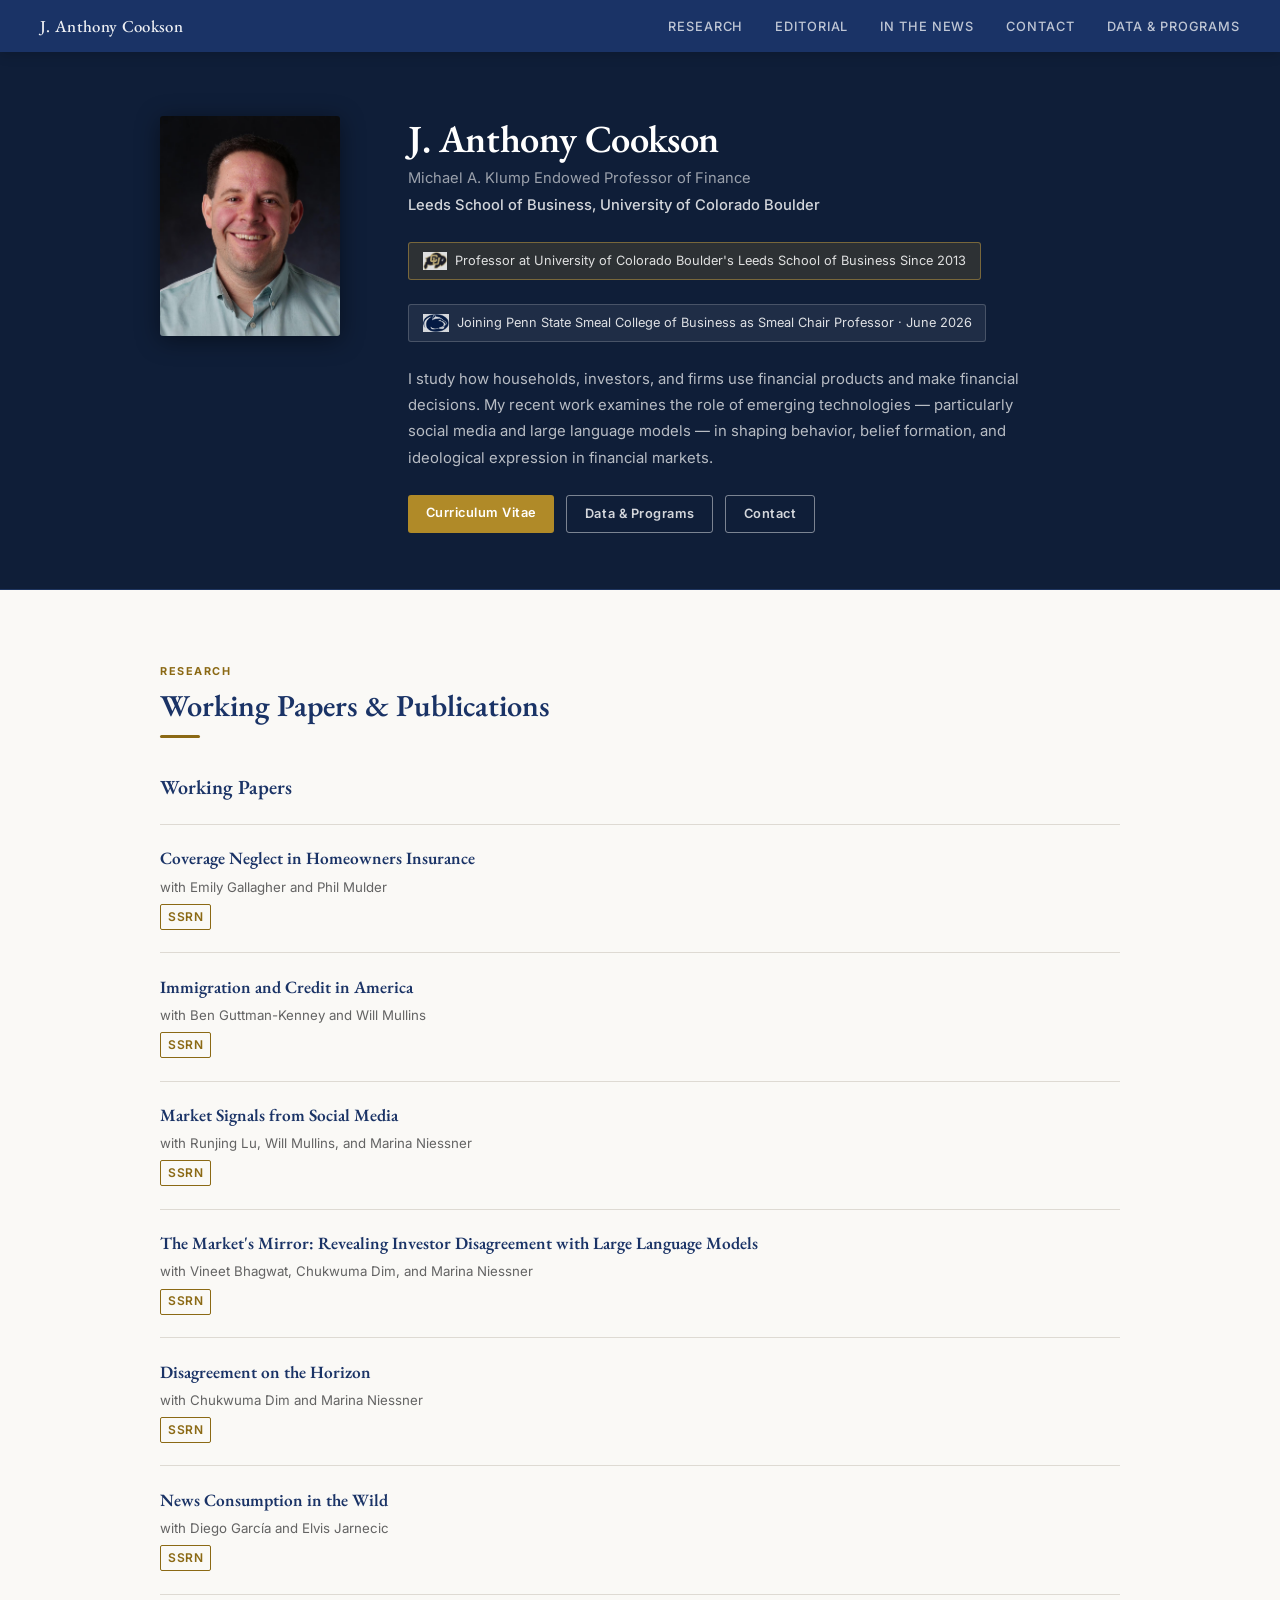
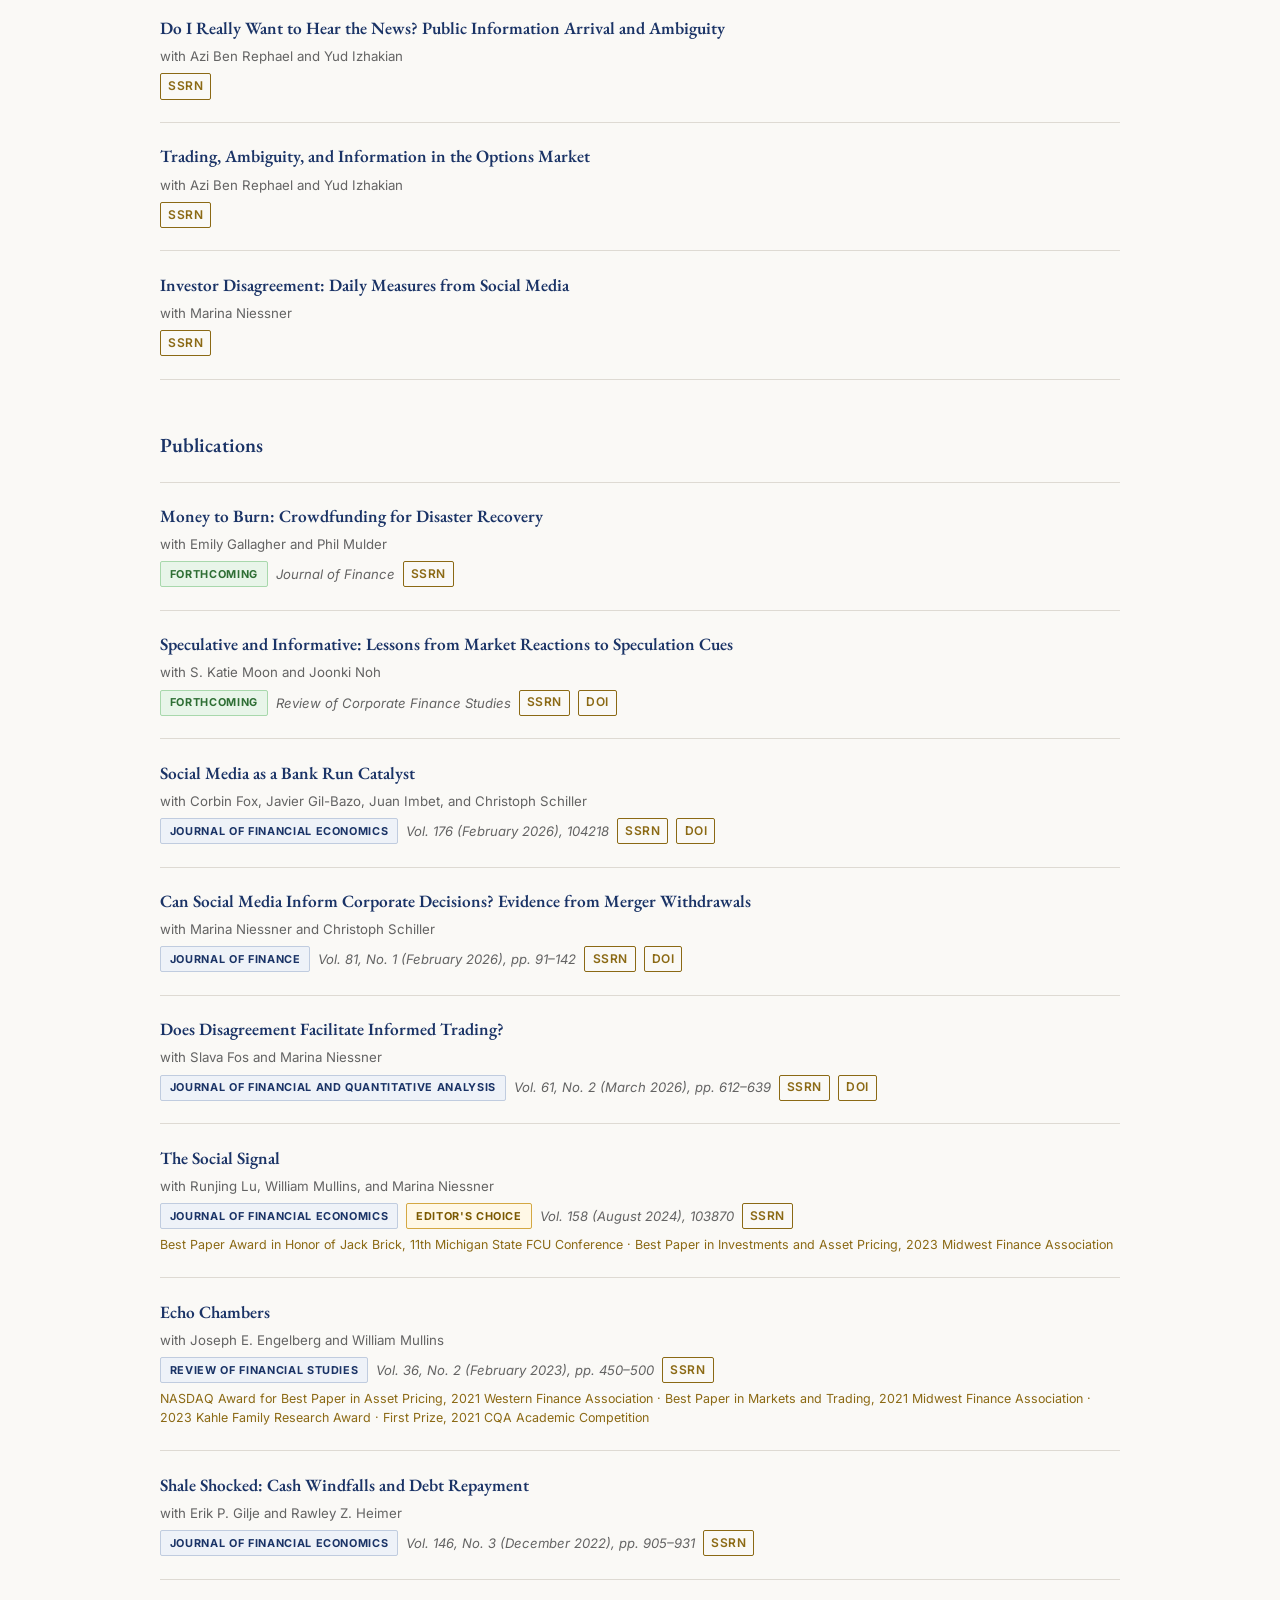
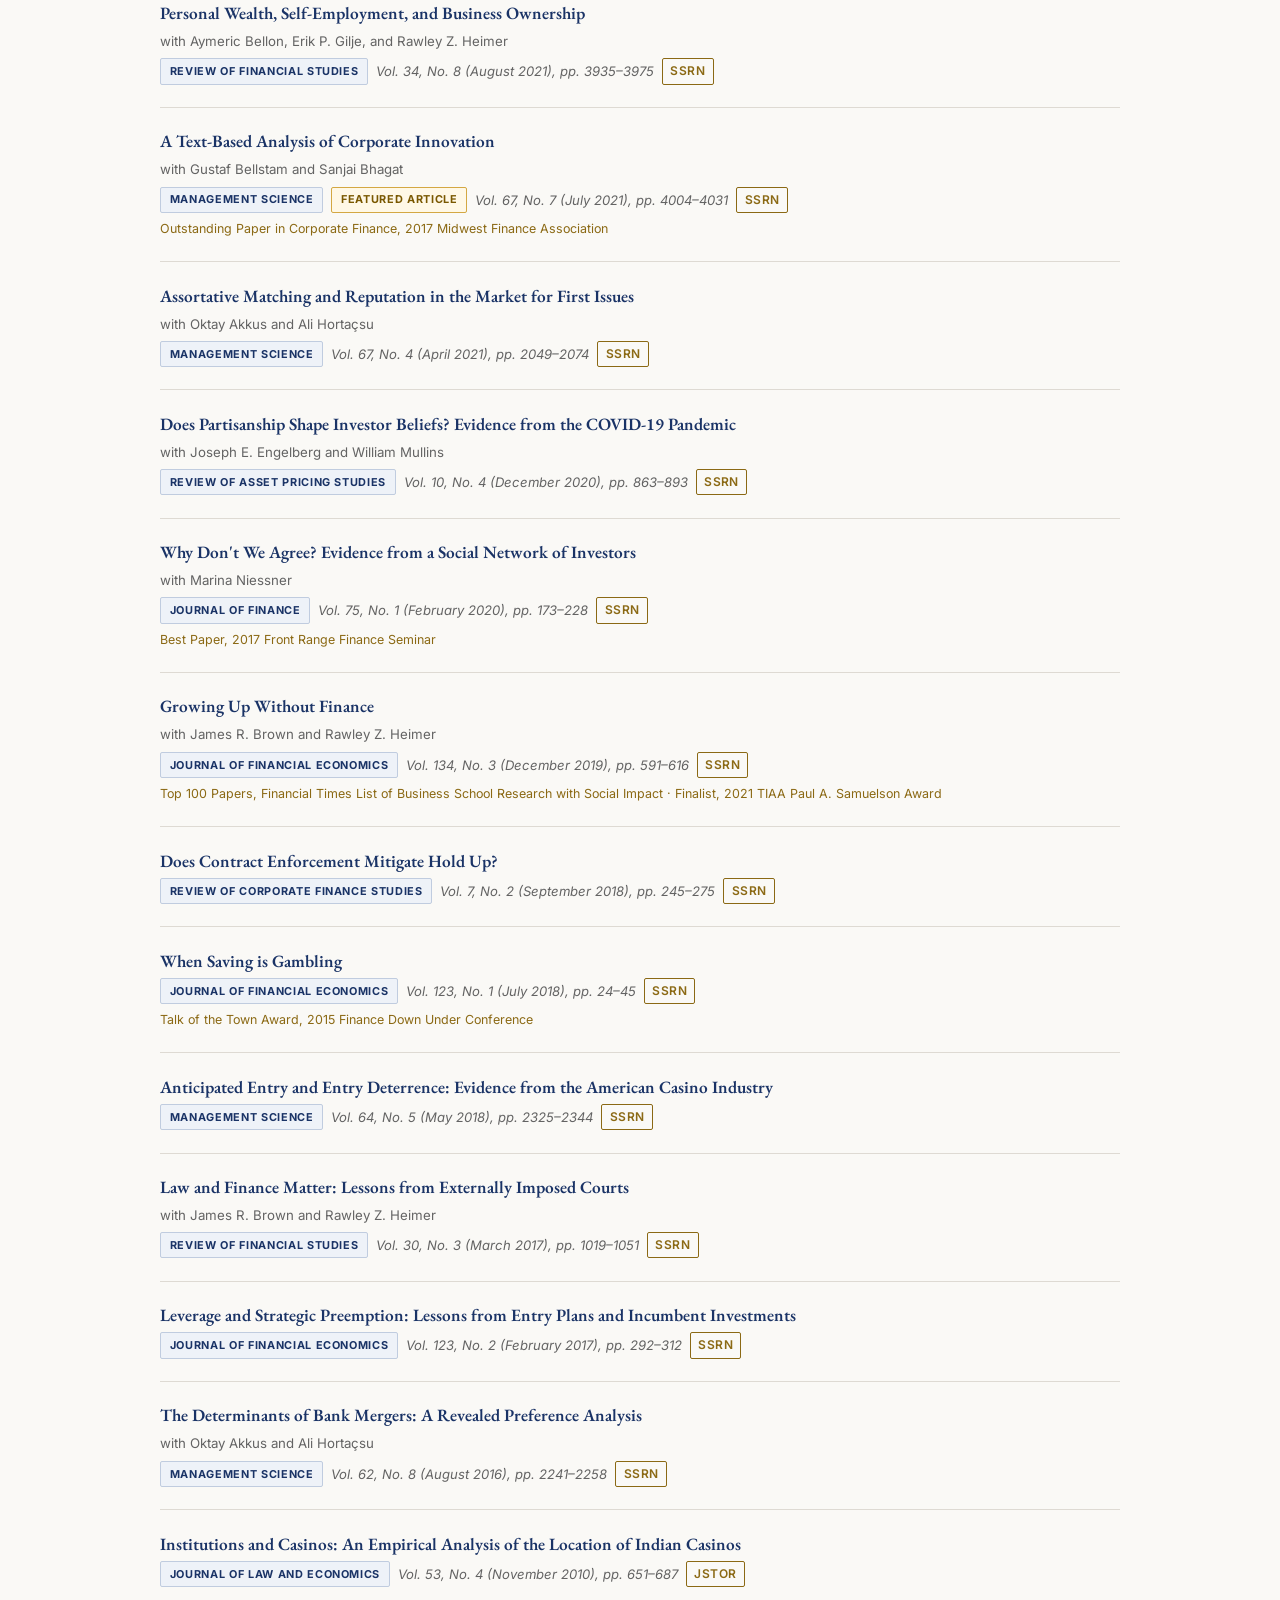
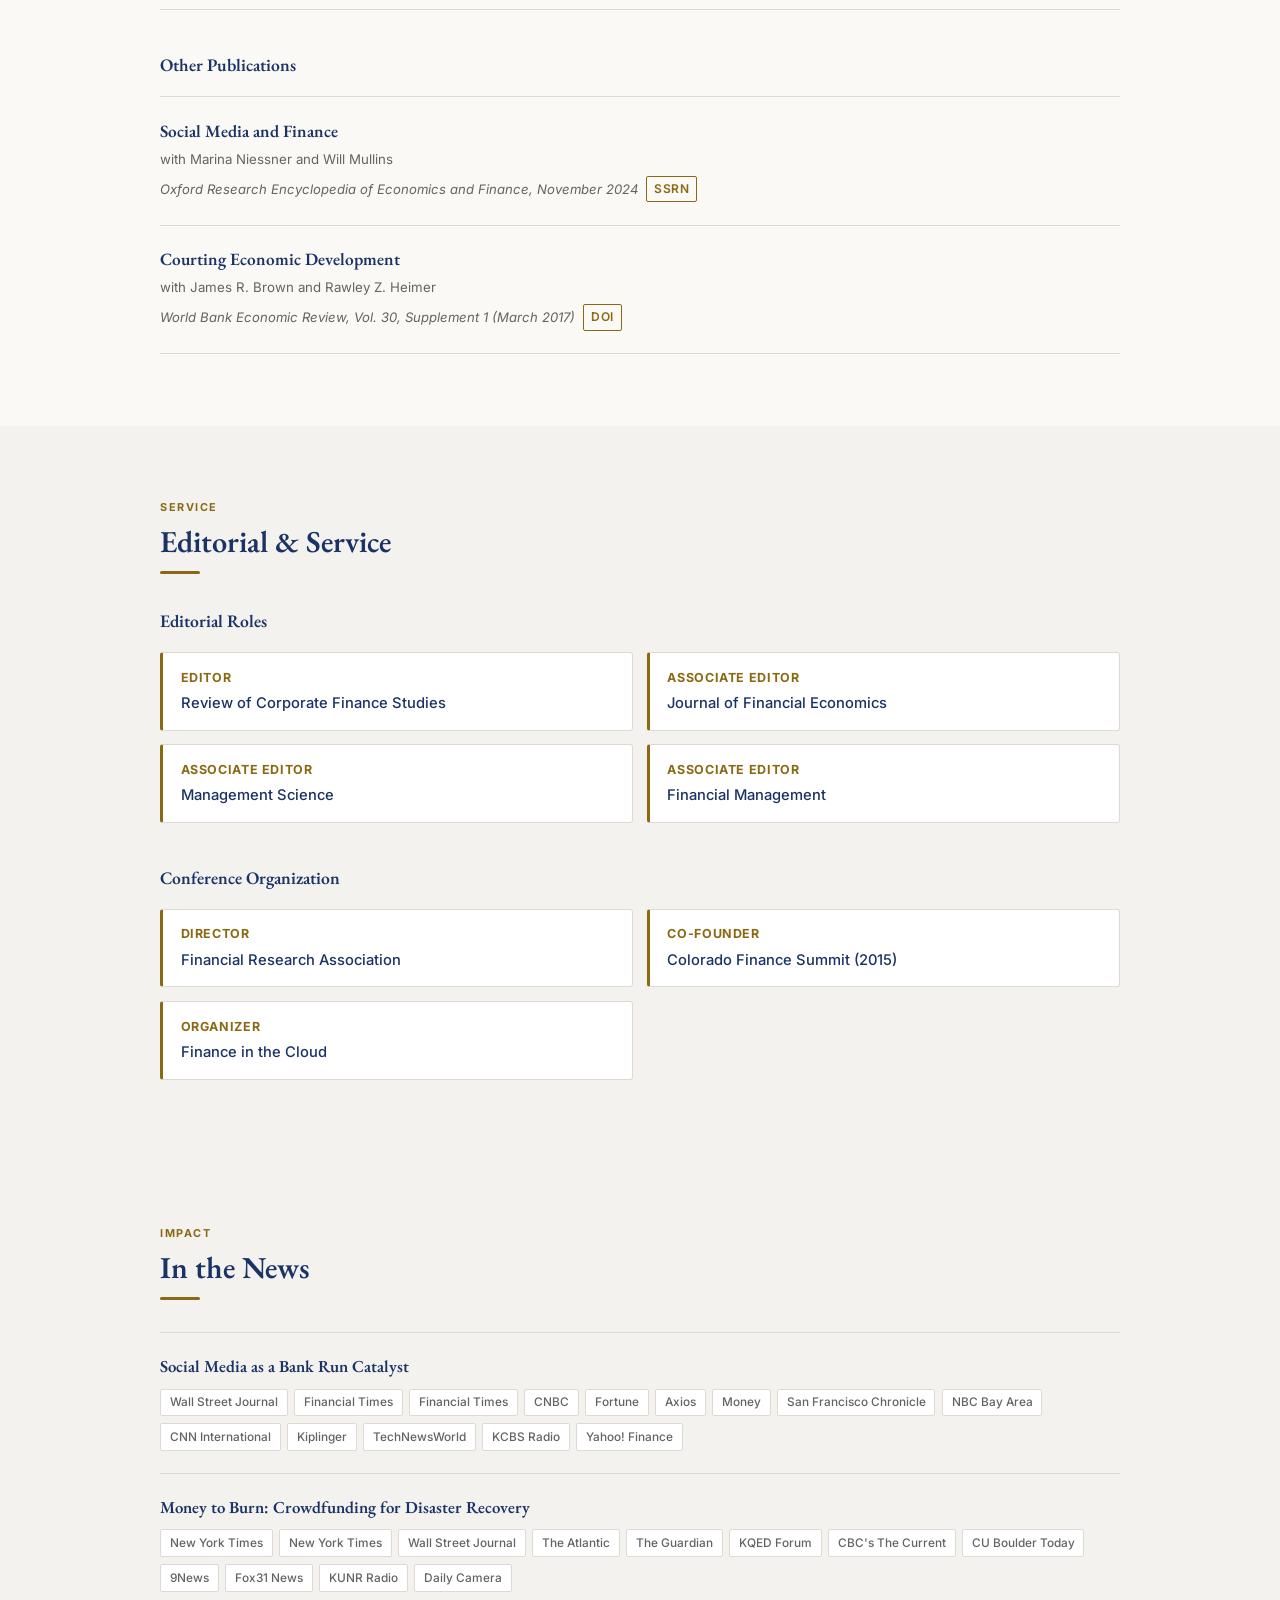
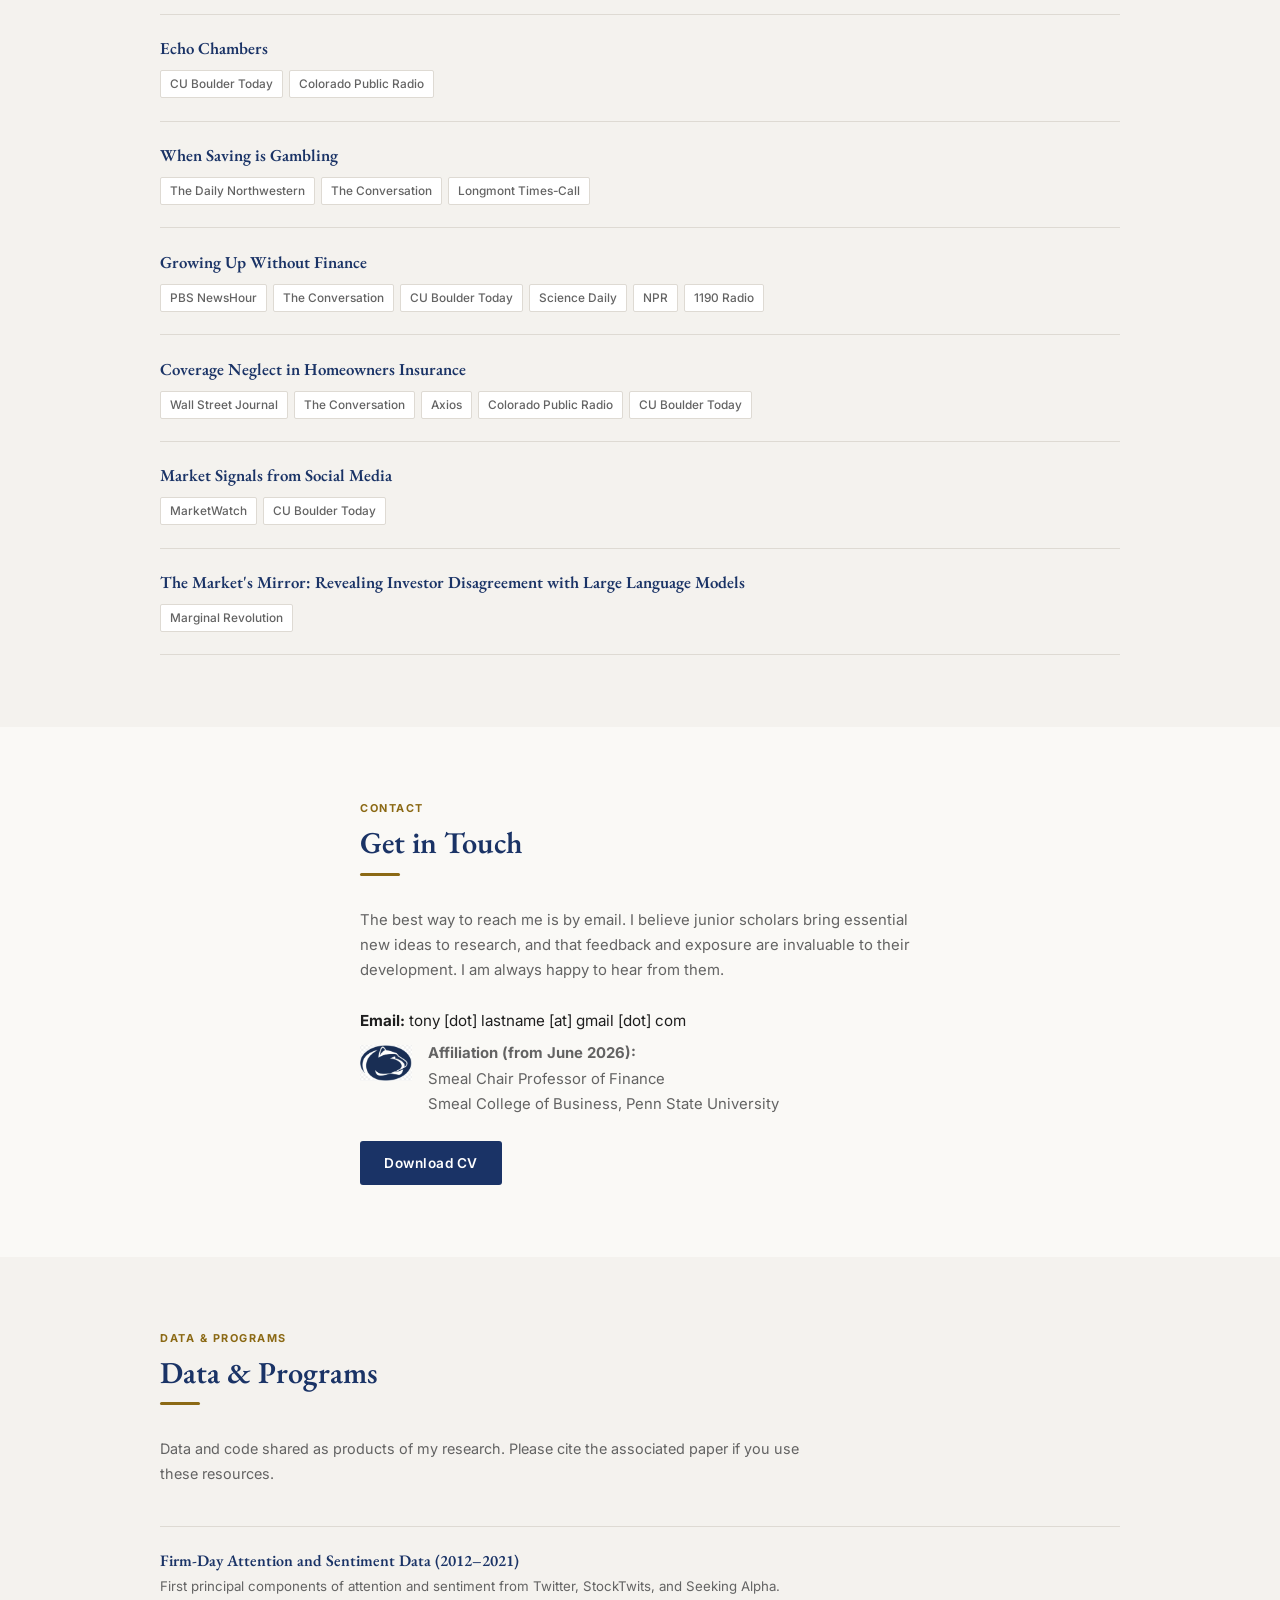
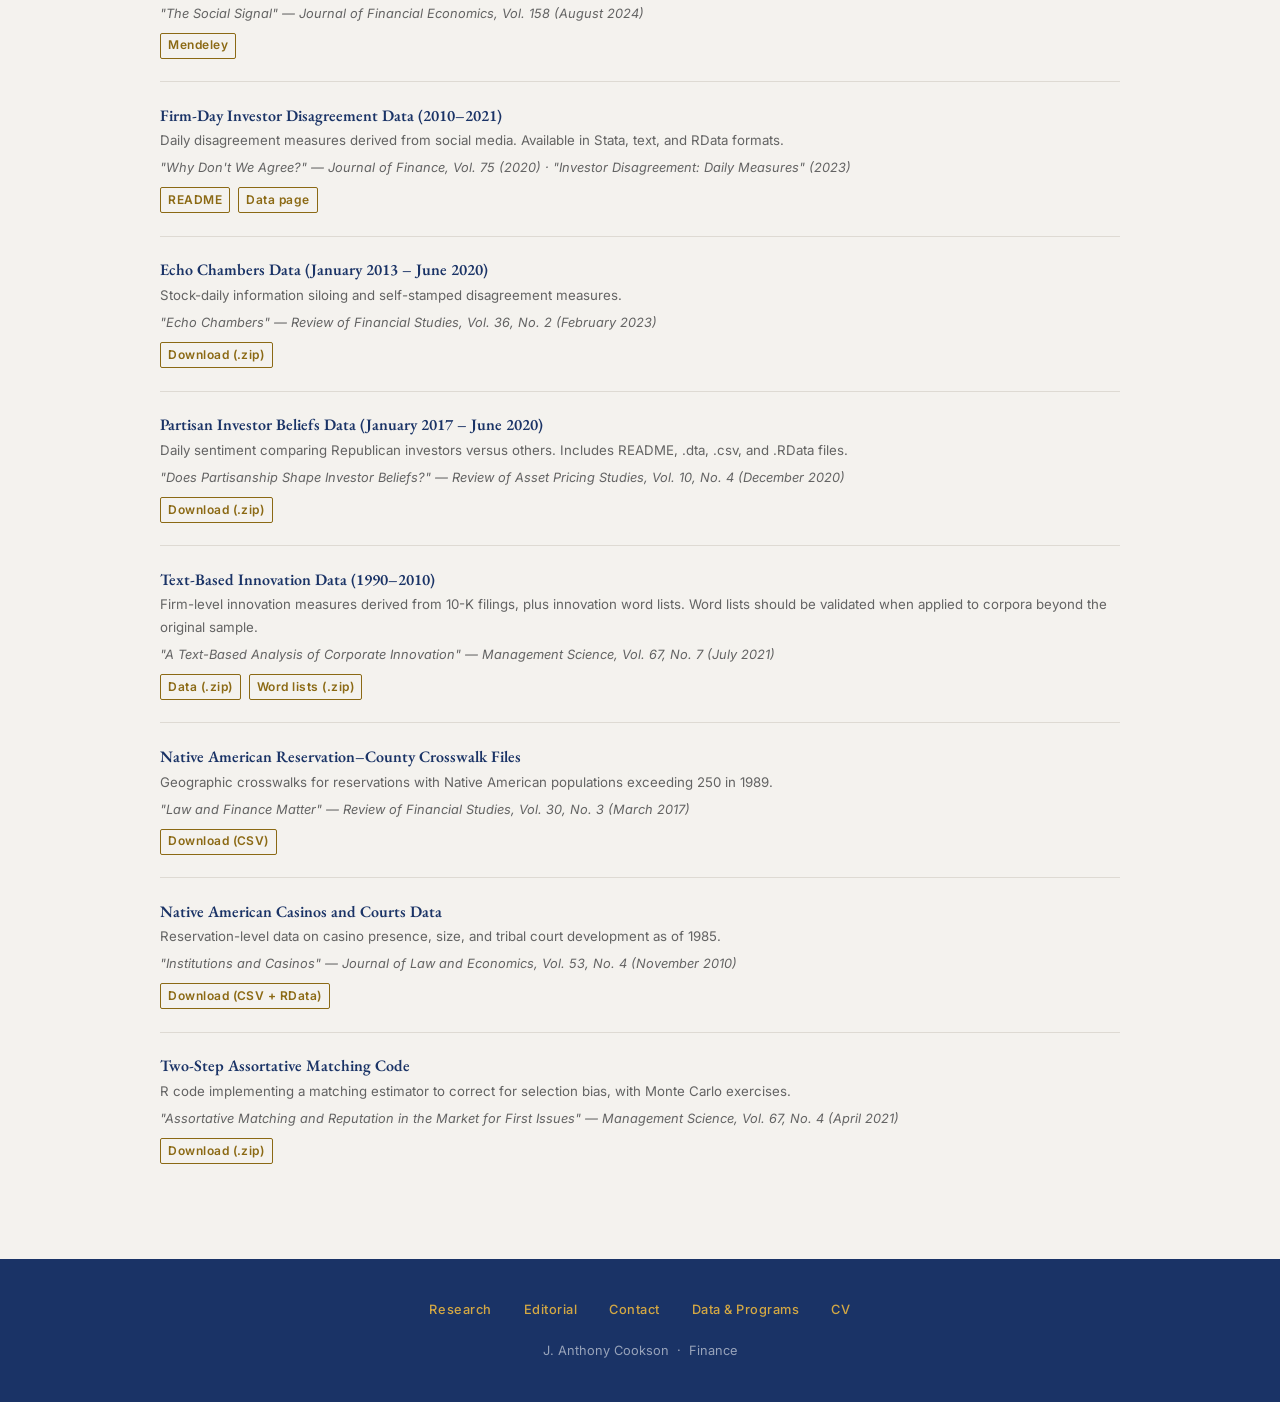
==== commit 846882ce: "Add files via upload" ====
--- a/index.html
+++ b/index.html
@@ -523,11 +523,30 @@
           </a>
           <p class="paper-authors">with Emily Gallagher and Phil Mulder</p>
           <div class="paper-meta">
-            <span class="badge badge-accepted">Conditionally Accepted</span>
+            <span class="badge badge-accepted">Forthcoming</span>
             <span class="paper-venue">Journal of Finance</span>
             <a class="ssrn-link"
                href="https://papers.ssrn.com/sol3/papers.cfm?abstract_id=4535190"
                target="_blank" rel="noopener">SSRN</a>
+          </div>
+        </div>
+
+        <div class="paper">
+          <a class="paper-title"
+             href="https://papers.ssrn.com/sol3/papers.cfm?abstract_id=3152460"
+             target="_blank" rel="noopener">
+            Speculative and Informative: Lessons from Market Reactions to Speculation Cues
+          </a>
+          <p class="paper-authors">with S. Katie Moon and Joonki Noh</p>
+          <div class="paper-meta">
+            <span class="badge badge-accepted">Forthcoming</span>
+            <span class="paper-venue">Review of Corporate Finance Studies</span>
+            <a class="ssrn-link"
+               href="https://papers.ssrn.com/sol3/papers.cfm?abstract_id=3152460"
+               target="_blank" rel="noopener">SSRN</a>
+            <a class="ssrn-link"
+               href="https://doi.org/10.1093/rcfs/cfaf021"
+               target="_blank" rel="noopener">DOI</a>
           </div>
         </div>
 
@@ -584,25 +603,6 @@
                target="_blank" rel="noopener">SSRN</a>
             <a class="ssrn-link"
                href="https://www.cambridge.org/core/journals/journal-of-financial-and-quantitative-analysis/article/abs/does-disagreement-facilitate-informed-trading/F43F2A7D04A871CEE9D3C8D3CA7C390F"
-               target="_blank" rel="noopener">DOI</a>
-          </div>
-        </div>
-
-        <div class="paper">
-          <a class="paper-title"
-             href="https://papers.ssrn.com/sol3/papers.cfm?abstract_id=3152460"
-             target="_blank" rel="noopener">
-            Speculative and Informative: Lessons from Market Reactions to Speculation Cues
-          </a>
-          <p class="paper-authors">with S. Katie Moon and Joonki Noh</p>
-          <div class="paper-meta">
-            <span class="badge badge-journal">Review of Corporate Finance Studies</span>
-            <span class="paper-venue">September 2025</span>
-            <a class="ssrn-link"
-               href="https://papers.ssrn.com/sol3/papers.cfm?abstract_id=3152460"
-               target="_blank" rel="noopener">SSRN</a>
-            <a class="ssrn-link"
-               href="https://doi.org/10.1093/rcfs/cfaf021"
                target="_blank" rel="noopener">DOI</a>
           </div>
         </div>
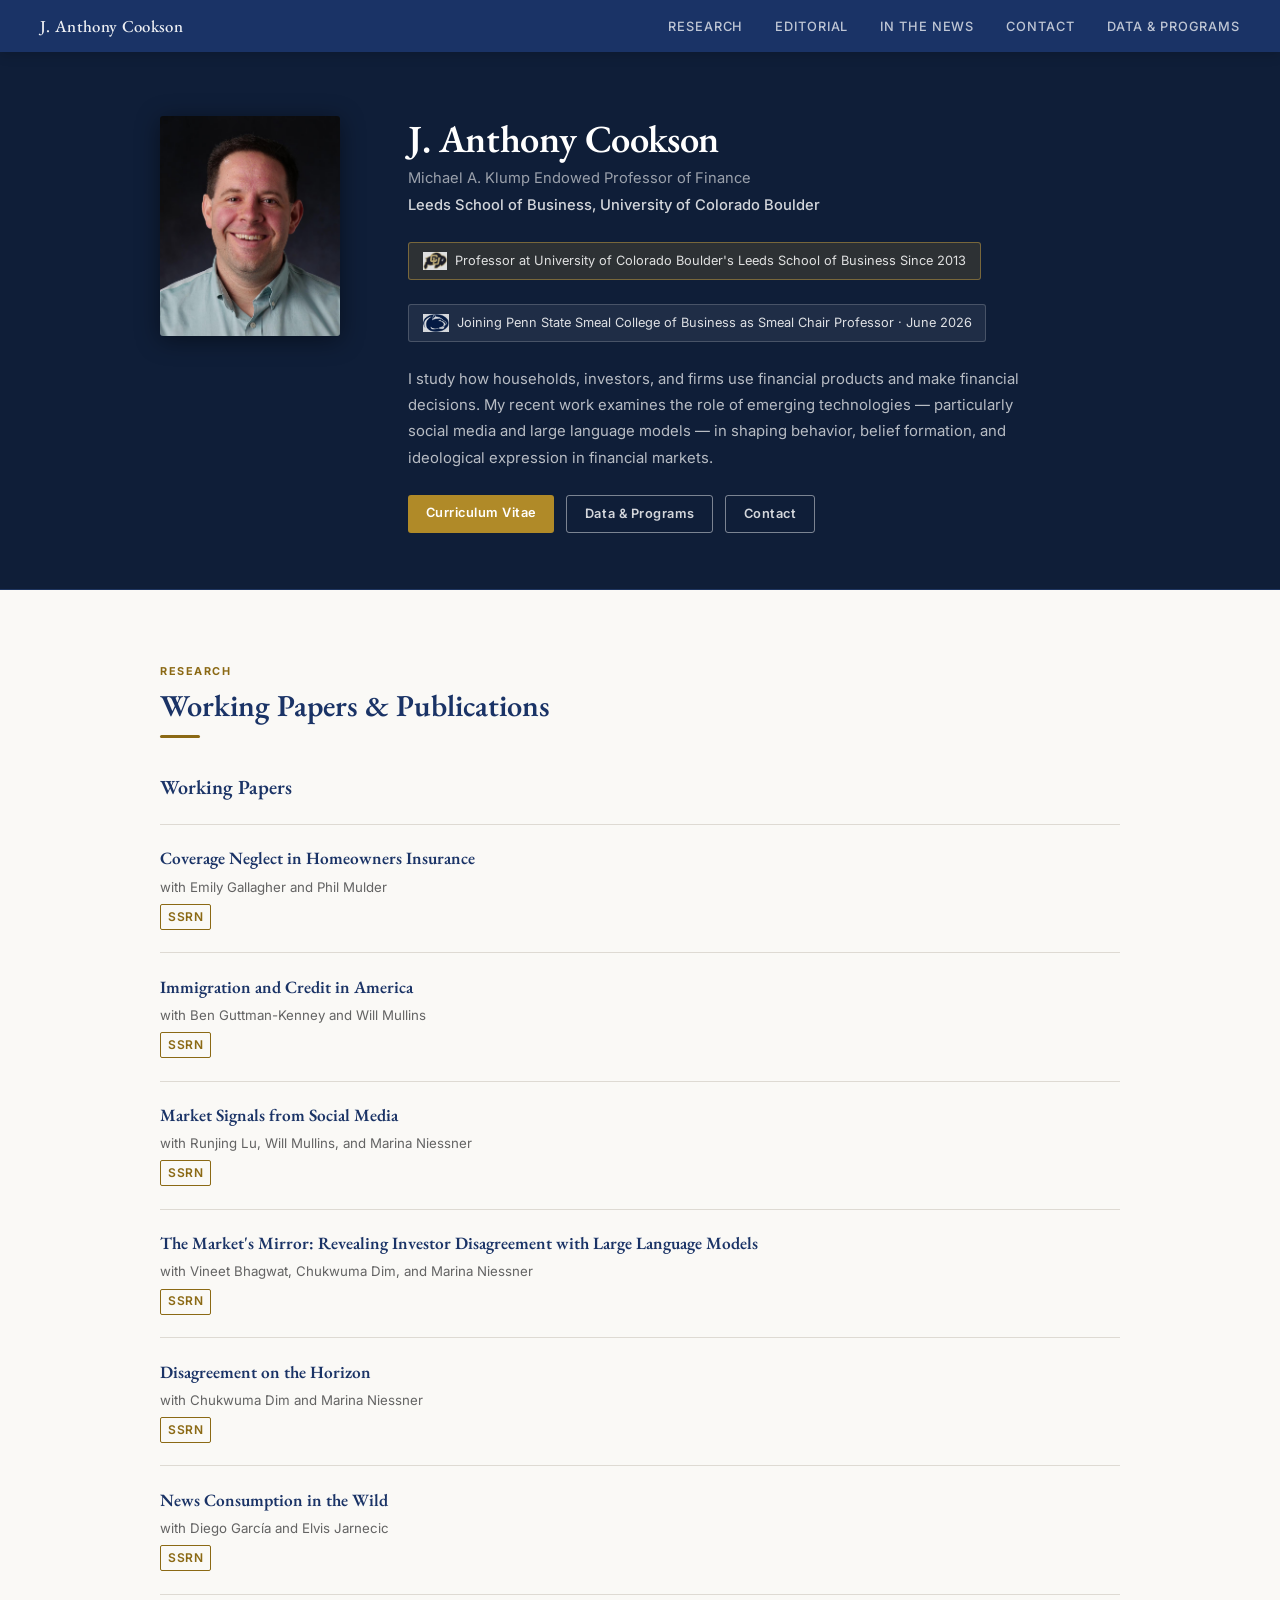
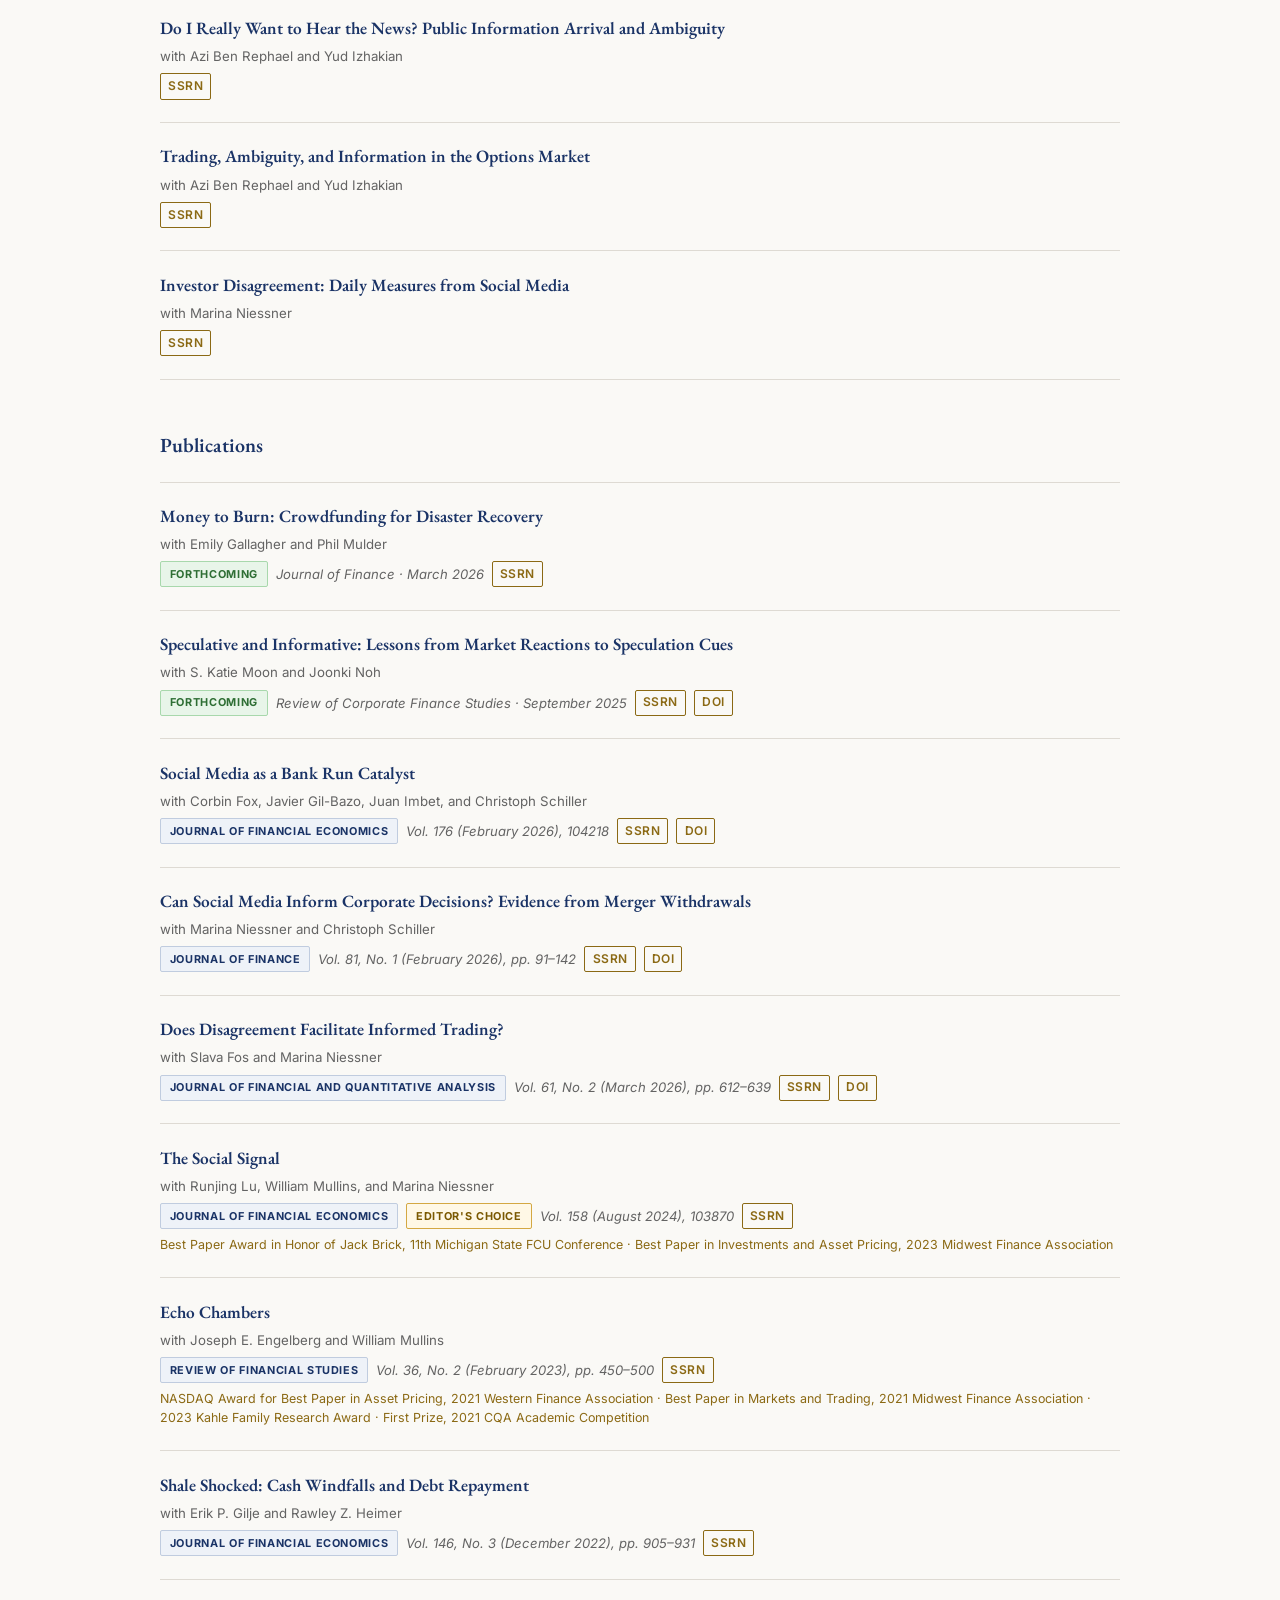
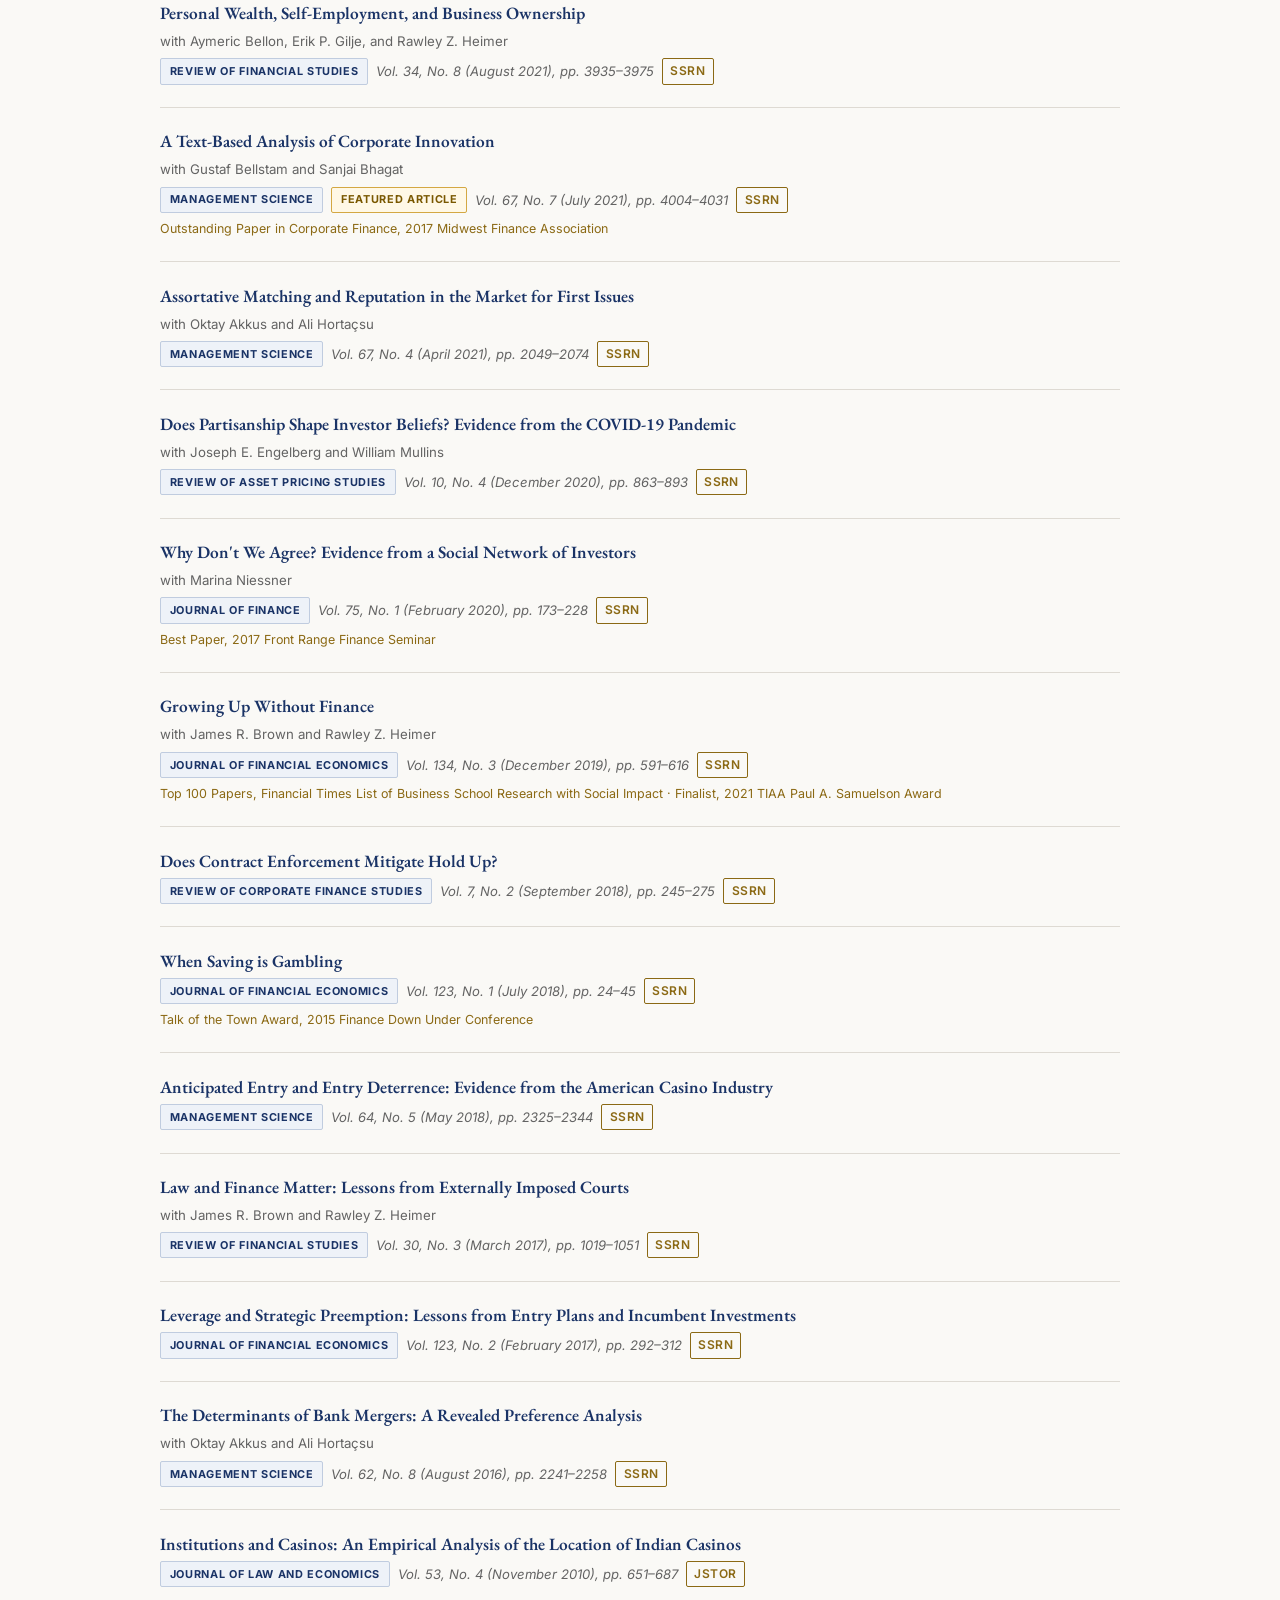
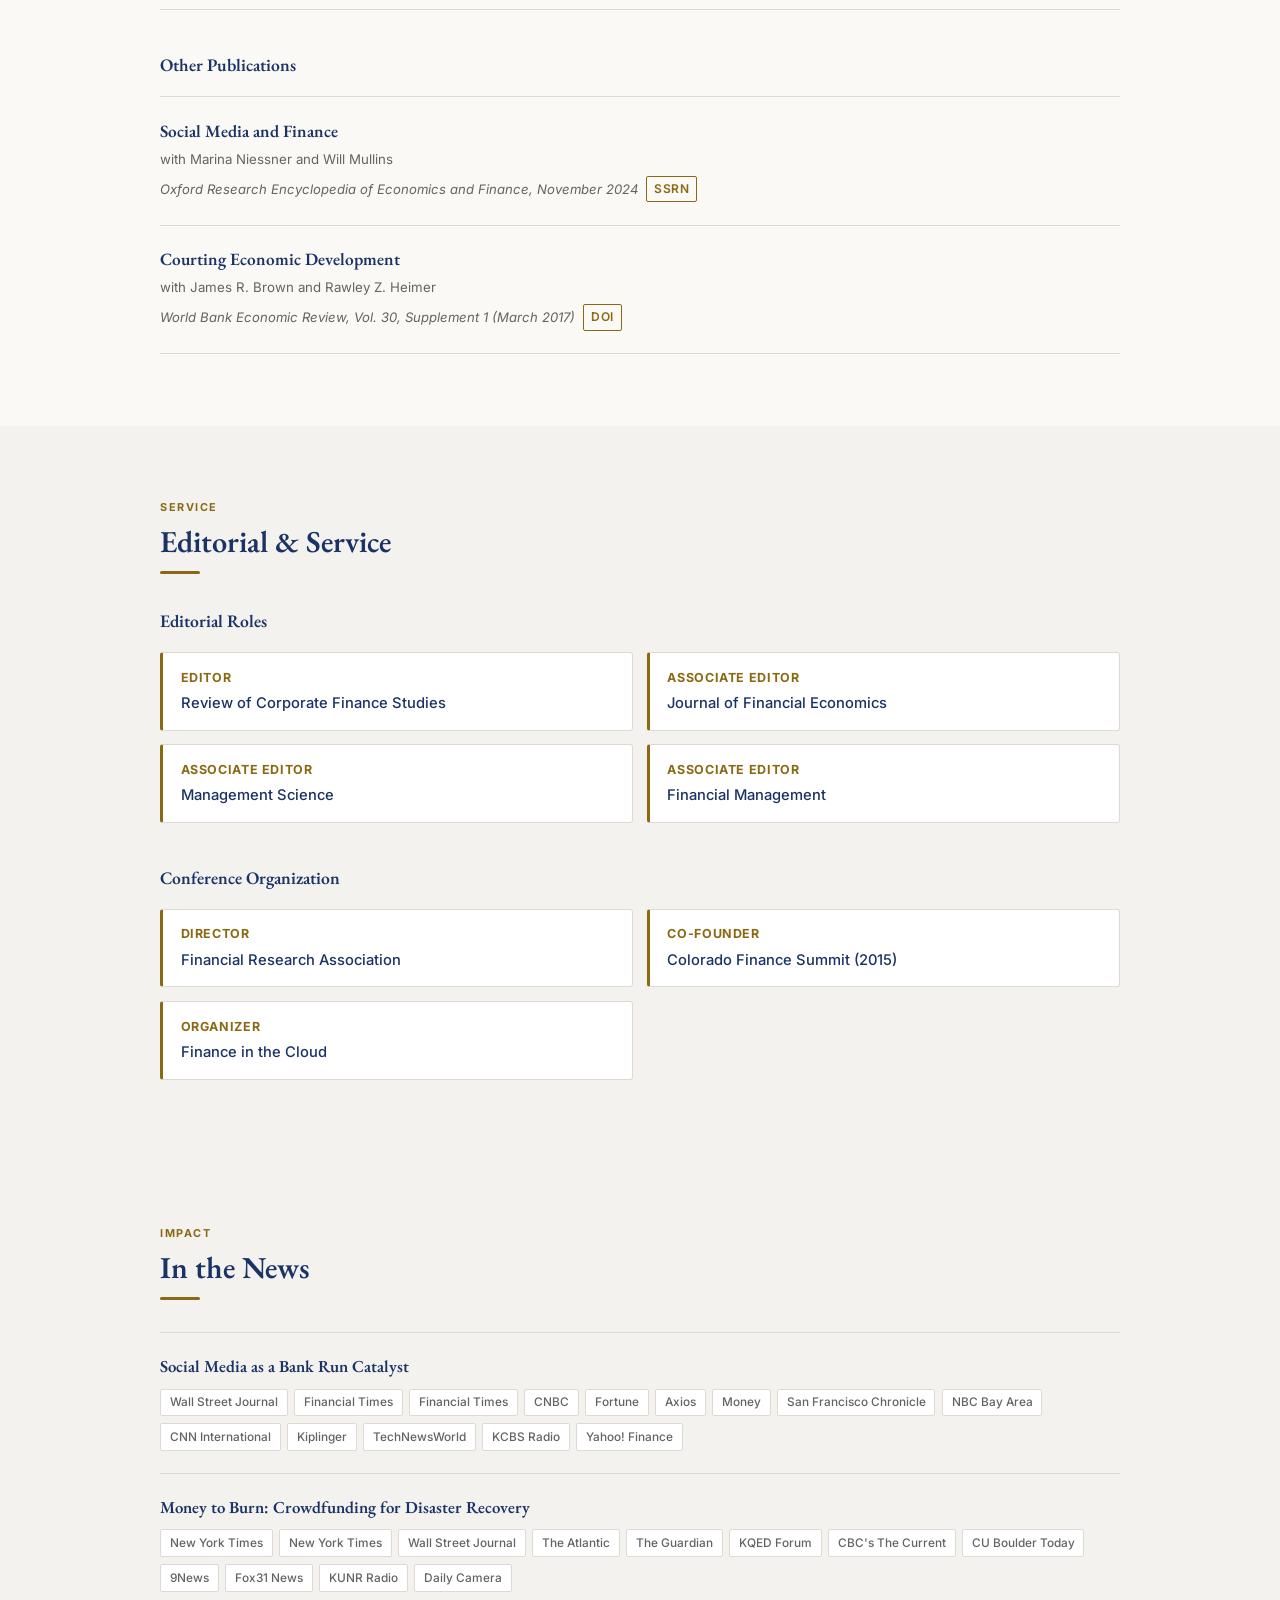
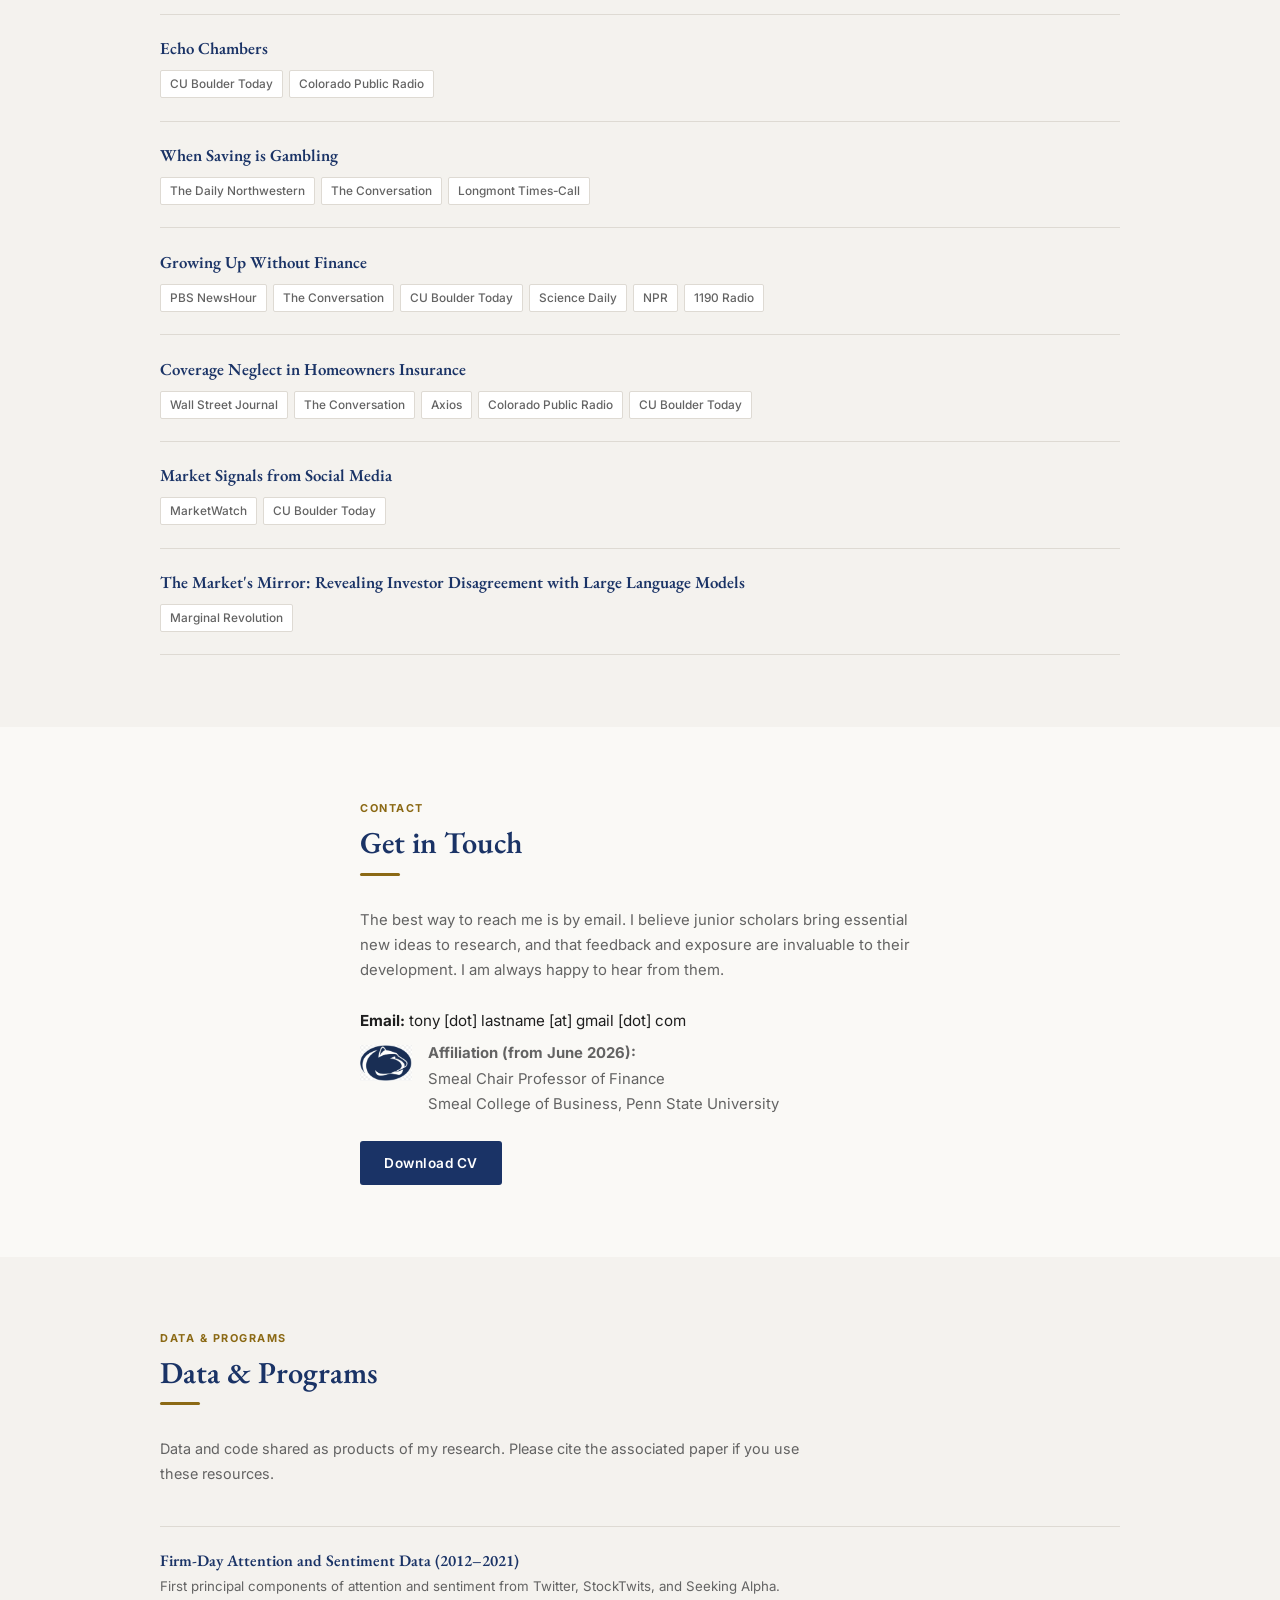
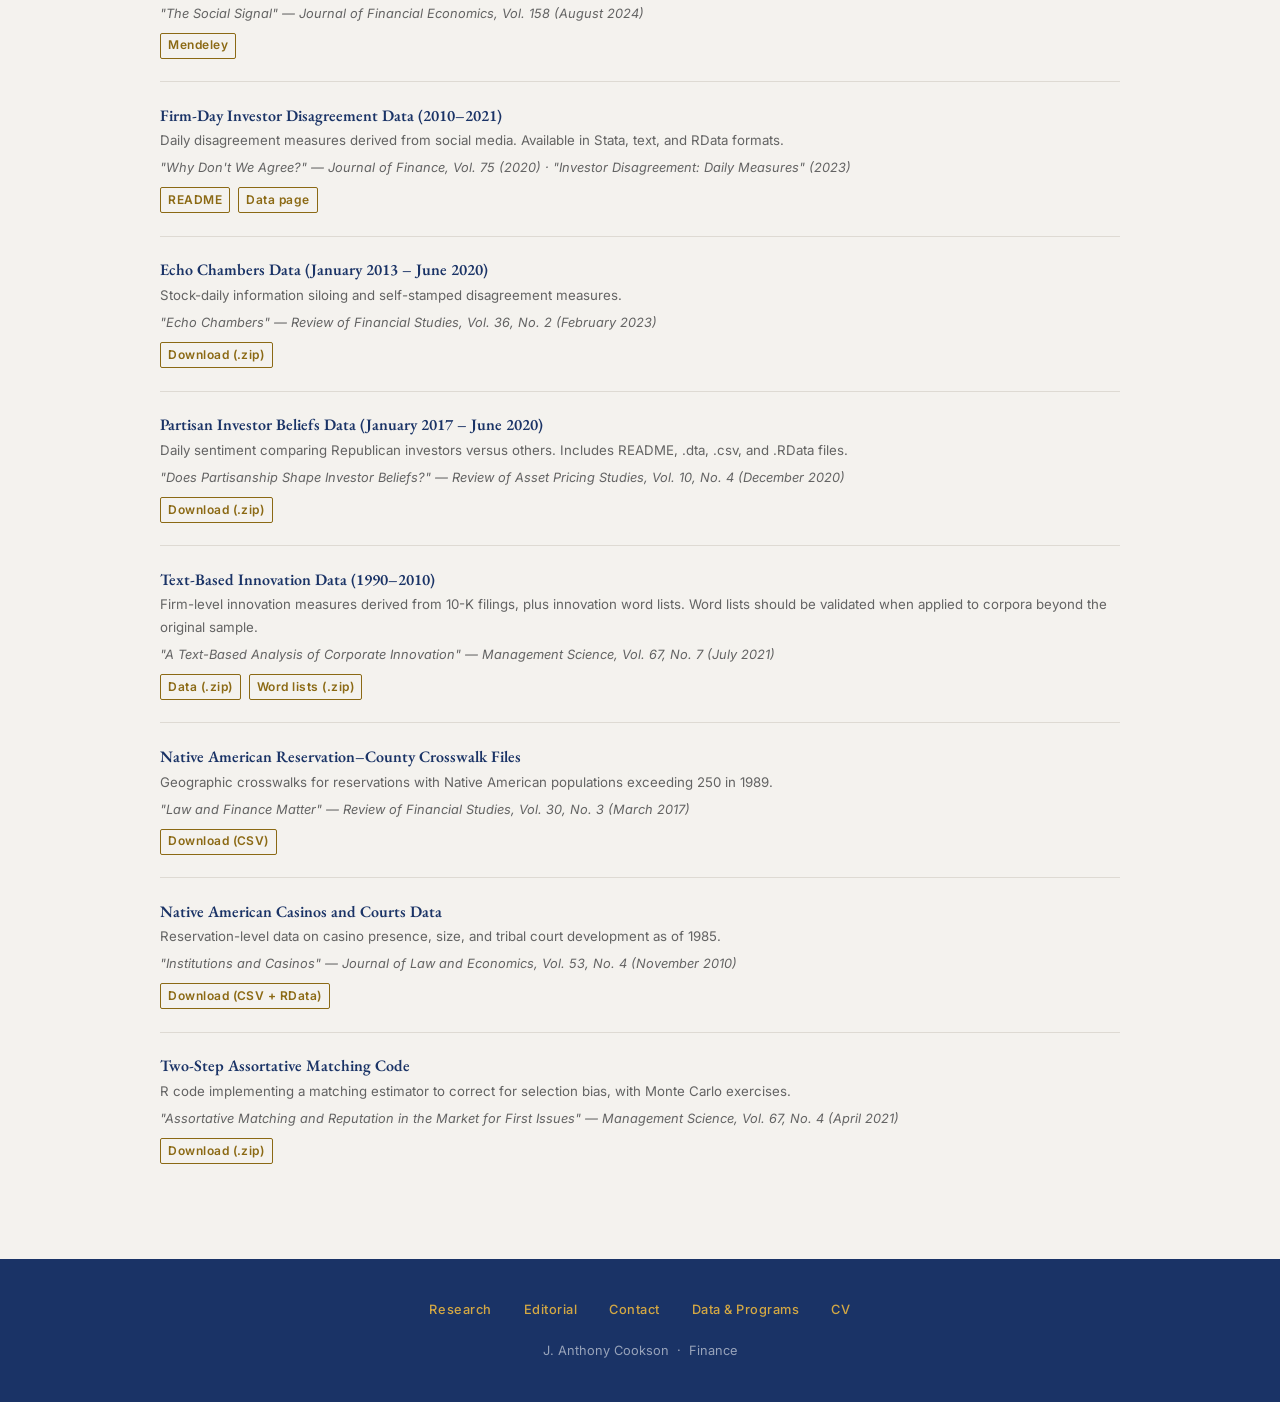
==== commit 0d189a81: "Add files via upload" ====
--- a/index.html
+++ b/index.html
@@ -524,7 +524,7 @@
           <p class="paper-authors">with Emily Gallagher and Phil Mulder</p>
           <div class="paper-meta">
             <span class="badge badge-accepted">Forthcoming</span>
-            <span class="paper-venue">Journal of Finance</span>
+            <span class="paper-venue">Journal of Finance · March 2026</span>
             <a class="ssrn-link"
                href="https://papers.ssrn.com/sol3/papers.cfm?abstract_id=4535190"
                target="_blank" rel="noopener">SSRN</a>
@@ -540,7 +540,7 @@
           <p class="paper-authors">with S. Katie Moon and Joonki Noh</p>
           <div class="paper-meta">
             <span class="badge badge-accepted">Forthcoming</span>
-            <span class="paper-venue">Review of Corporate Finance Studies</span>
+            <span class="paper-venue">Review of Corporate Finance Studies · September 2025</span>
             <a class="ssrn-link"
                href="https://papers.ssrn.com/sol3/papers.cfm?abstract_id=3152460"
                target="_blank" rel="noopener">SSRN</a>
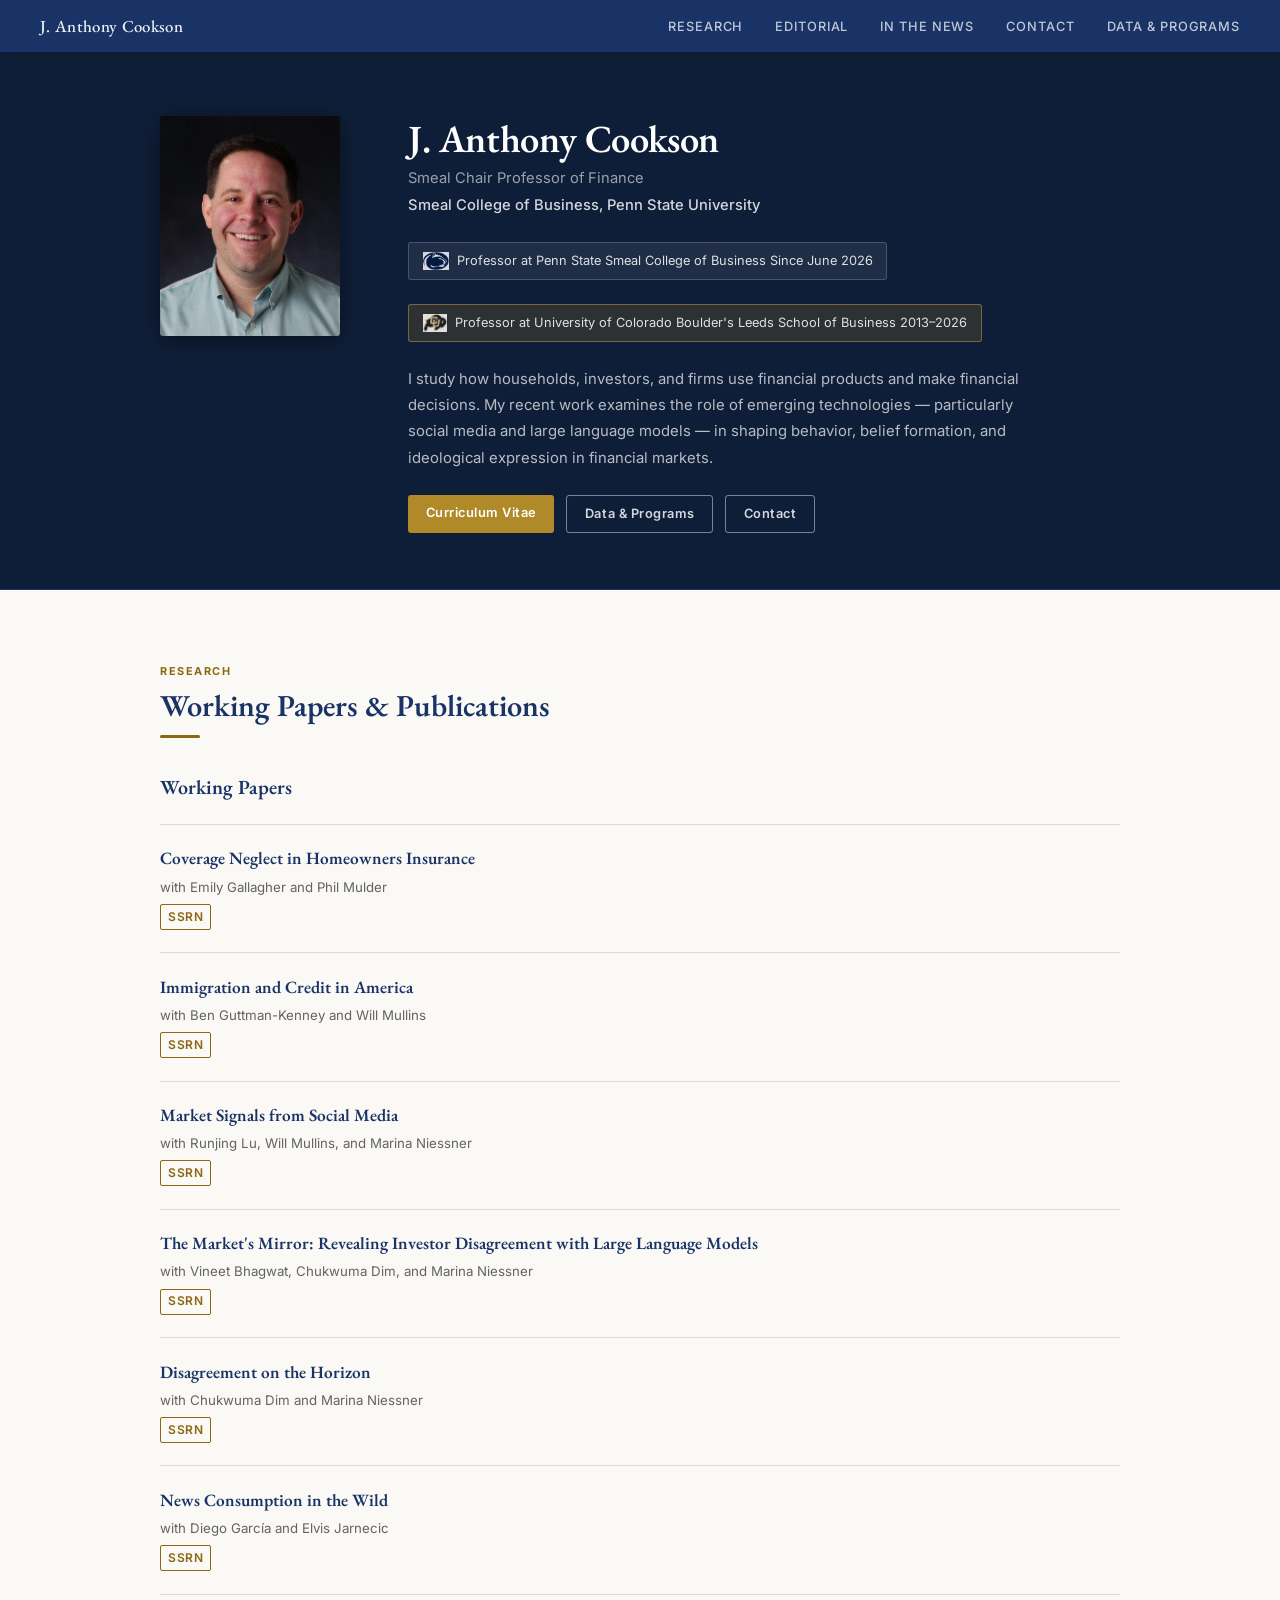
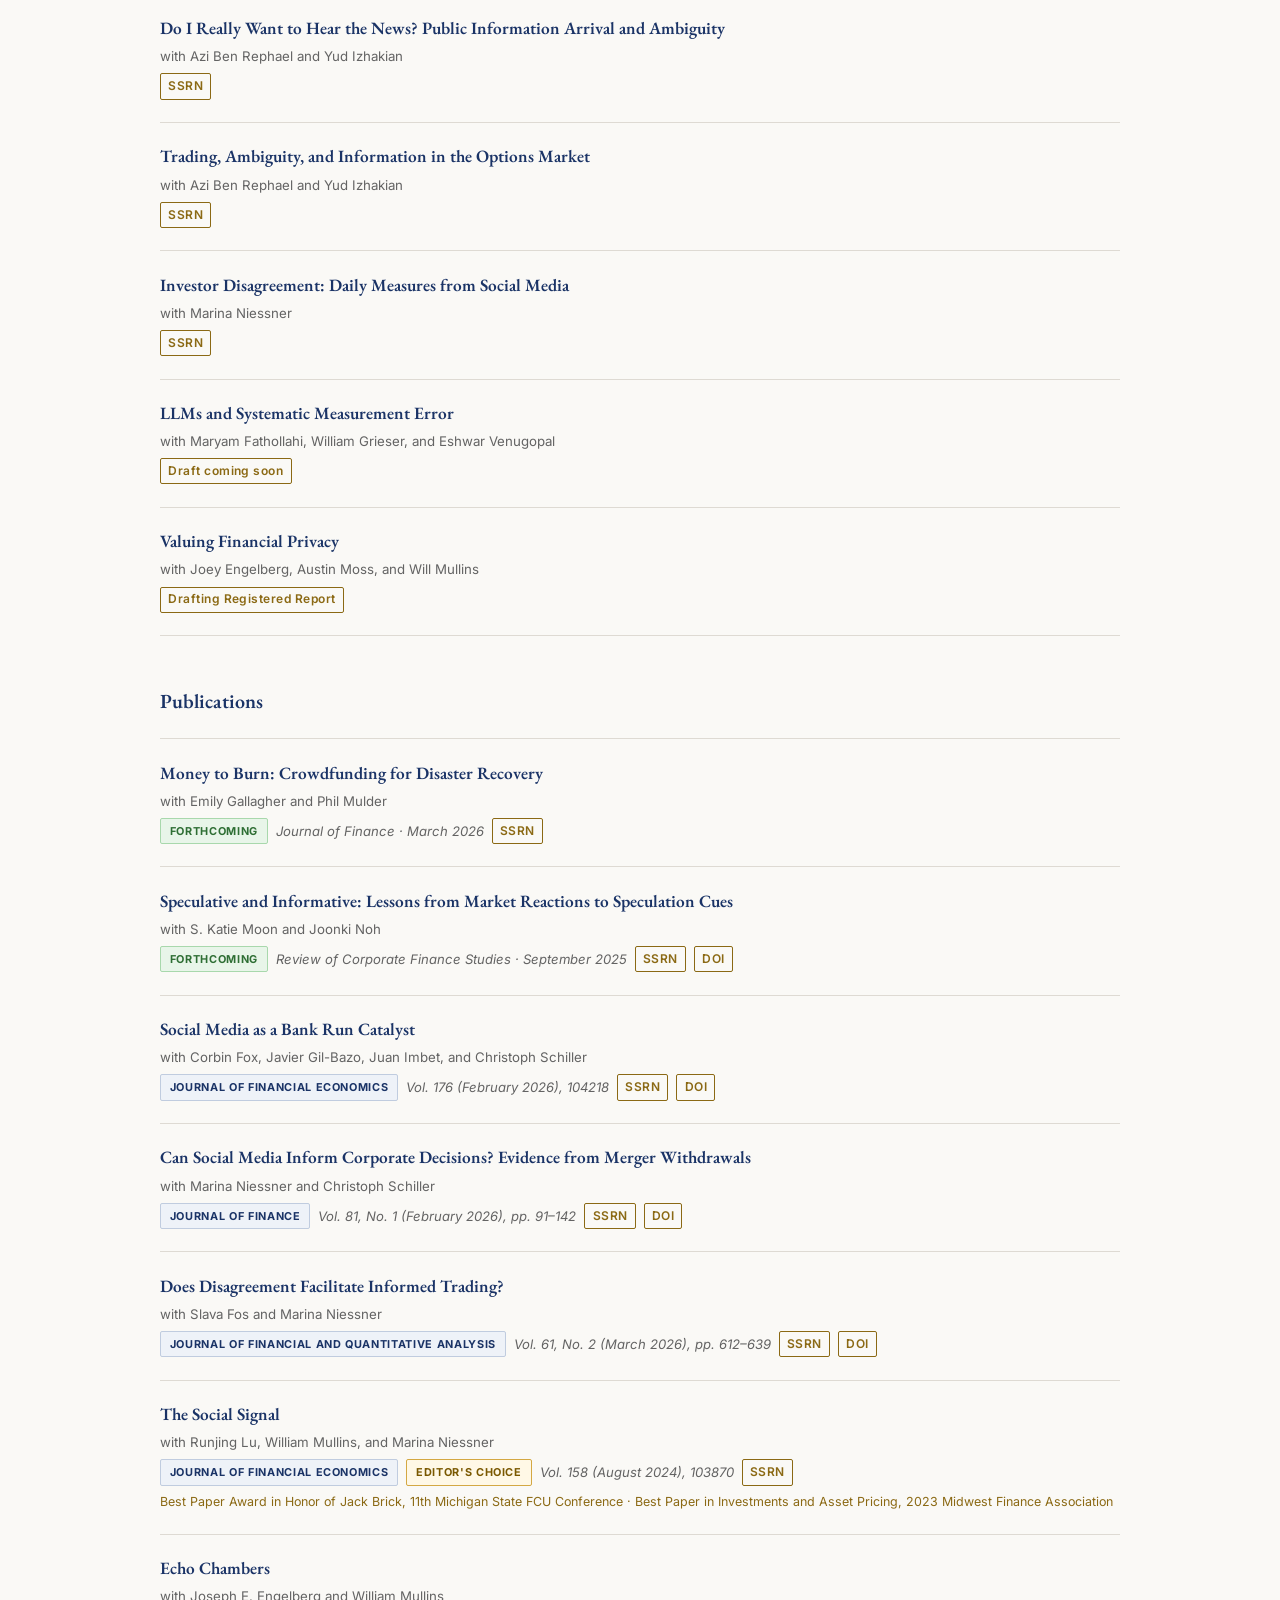
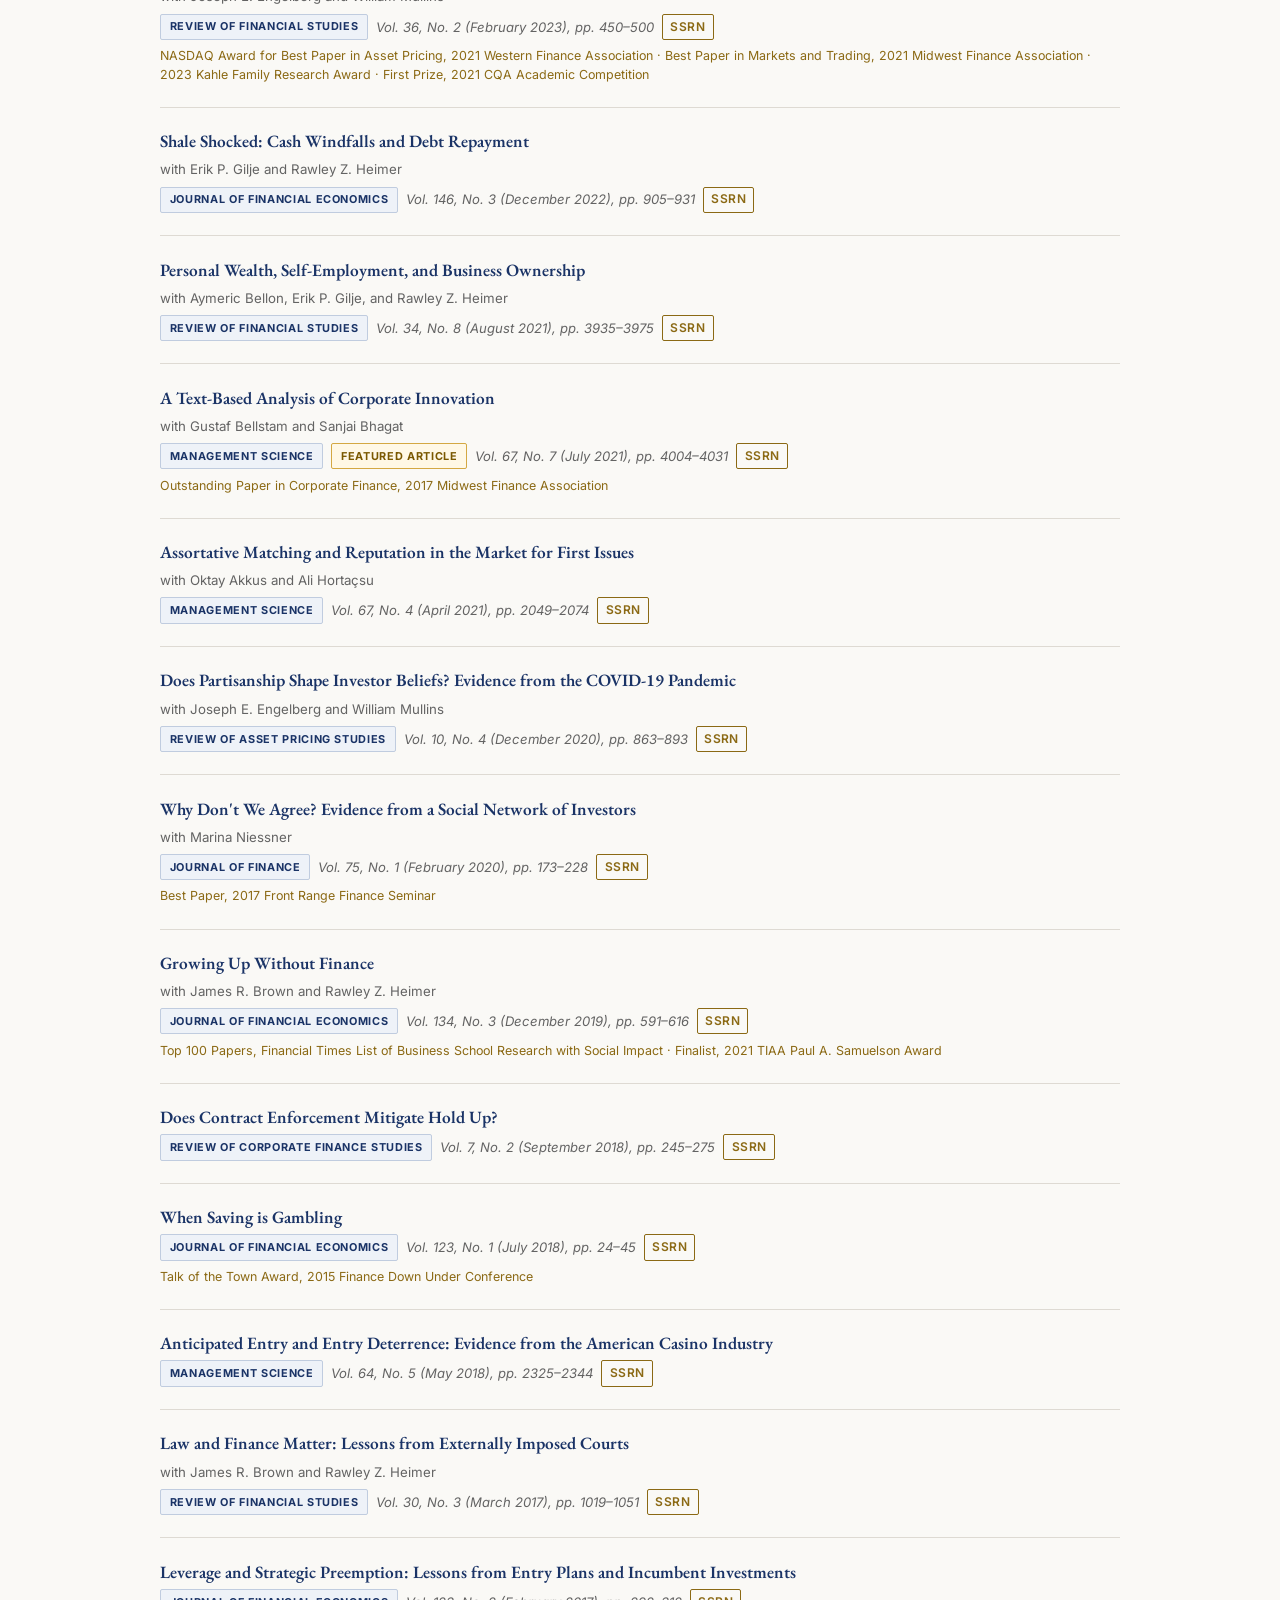
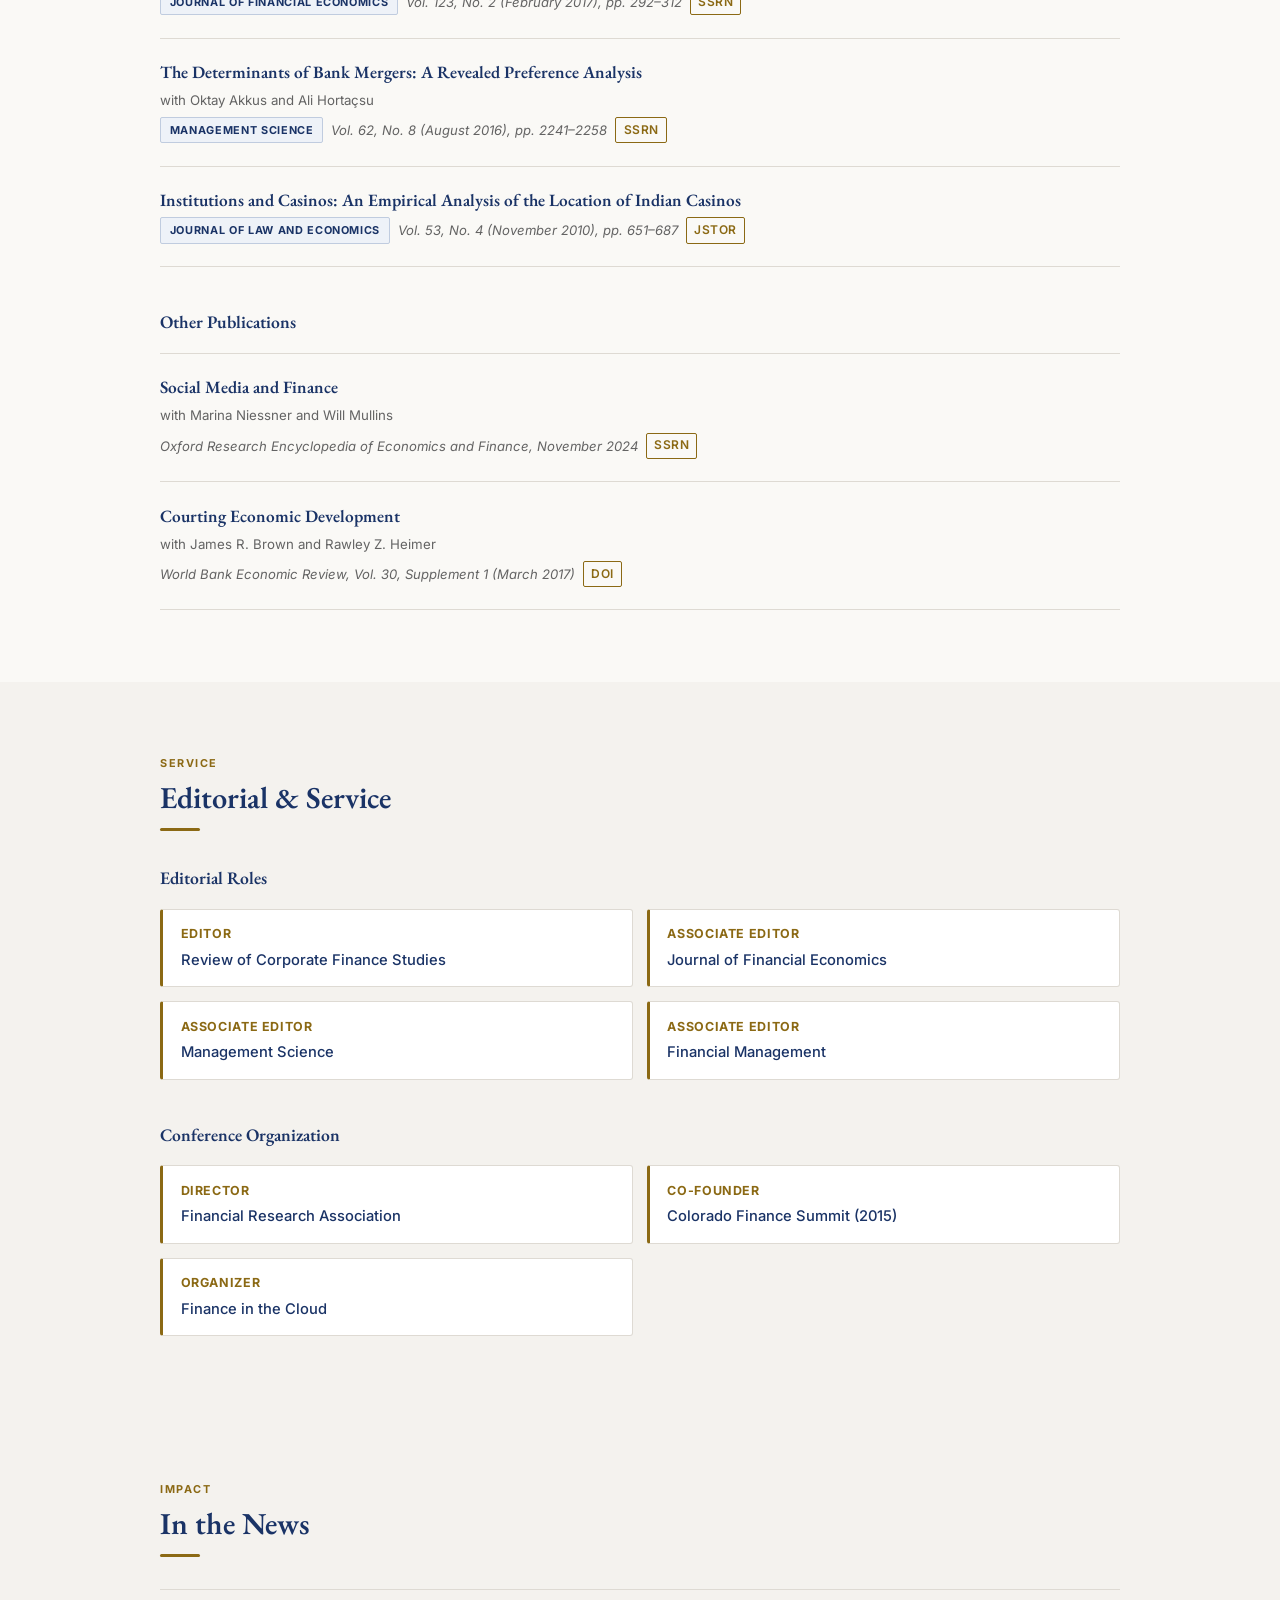
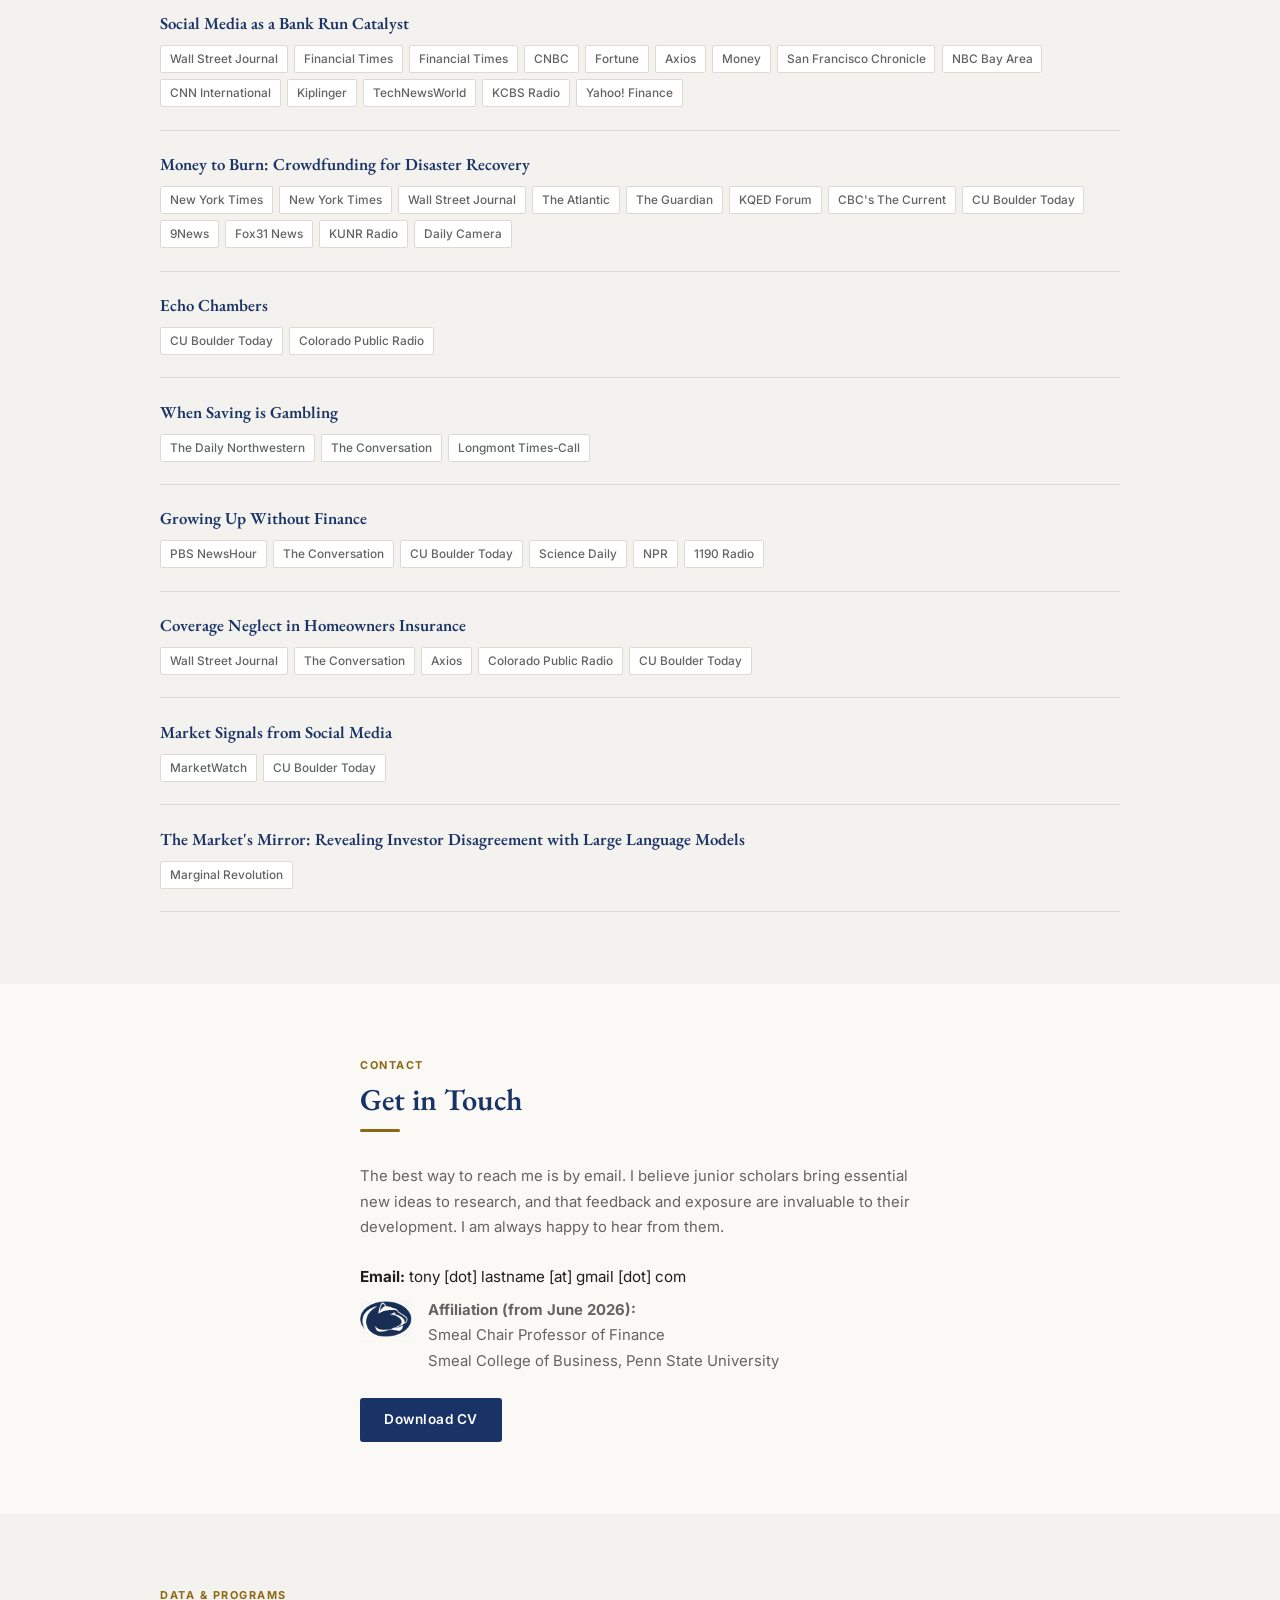
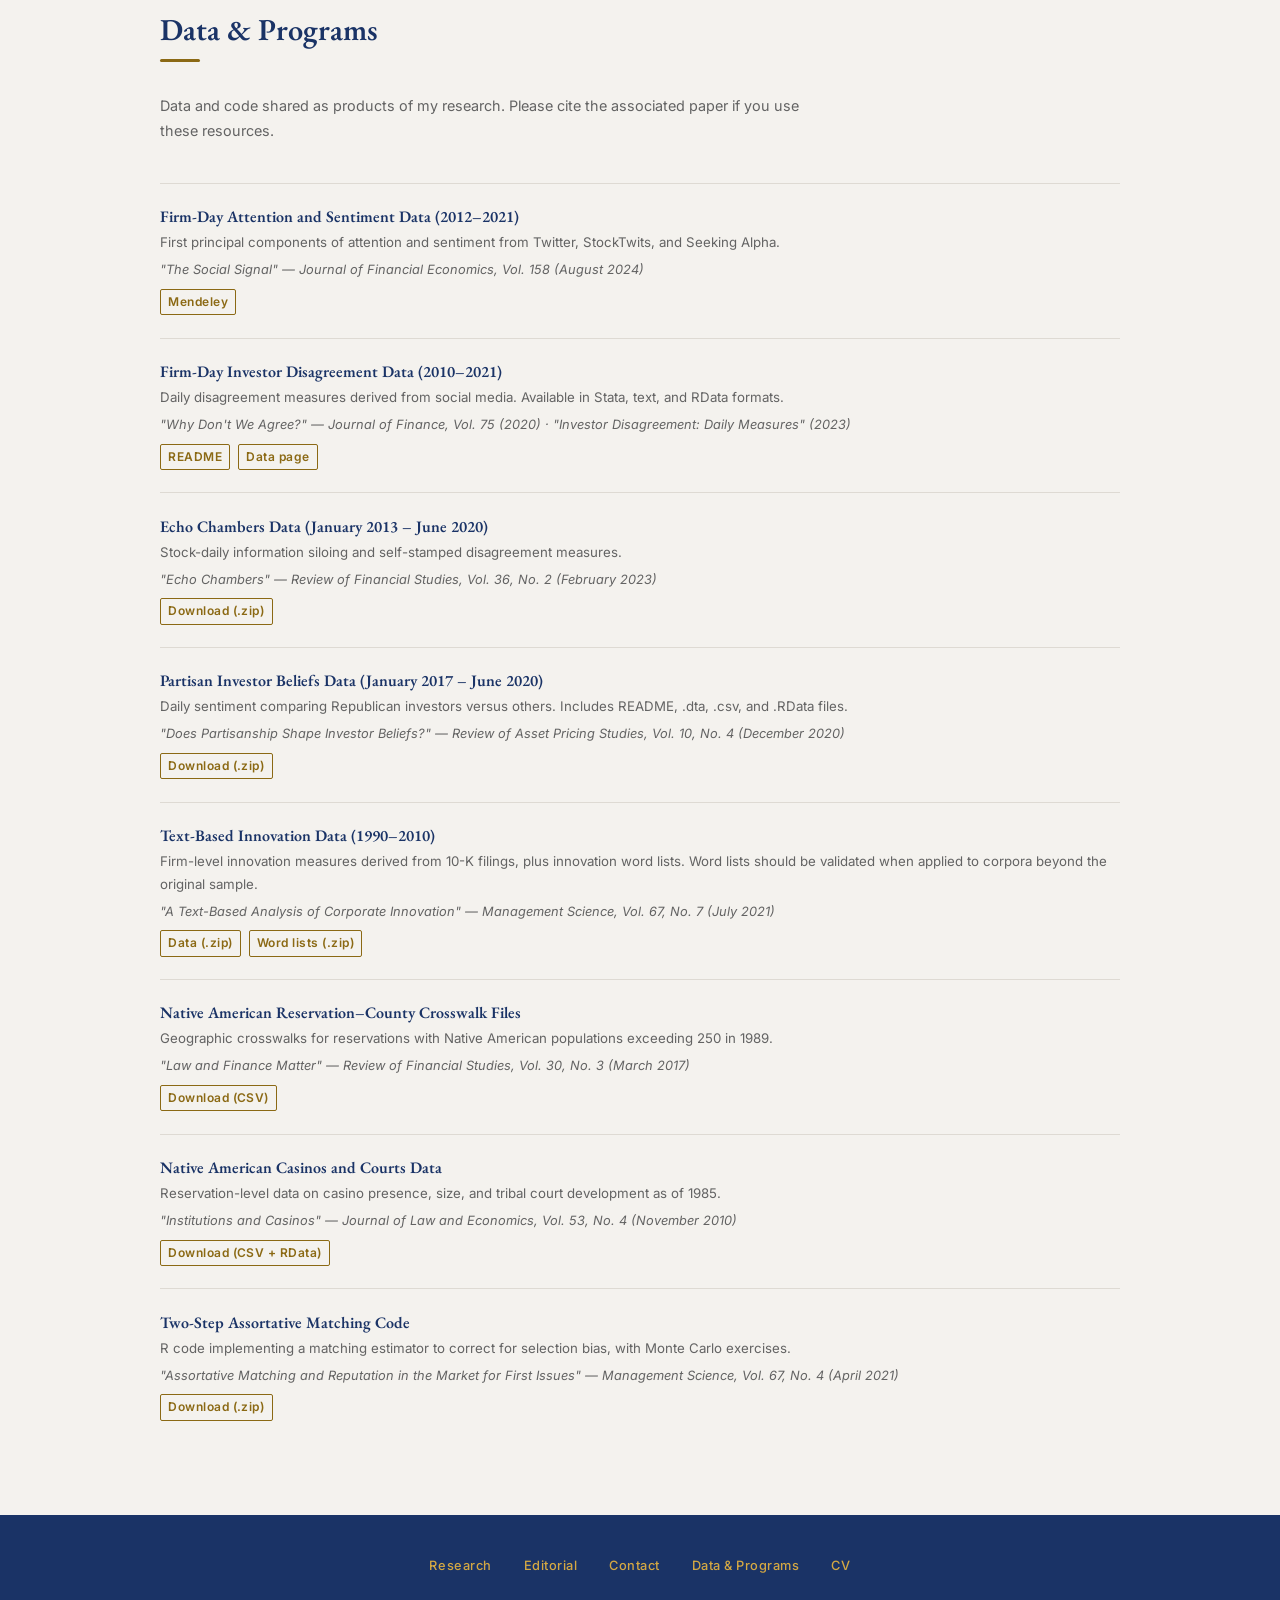
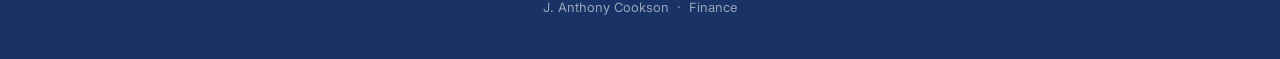
==== commit f3fda800: "Updating website" ====
--- a/index.html
+++ b/index.html
@@ -339,15 +339,15 @@
       alt="J. Anthony Cookson" />
     <div class="hero-info">
       <h1>J. Anthony Cookson</h1>
-      <p class="hero-title">Michael A. Klump Endowed Professor of Finance</p>
-      <p class="hero-affil">Leeds School of Business, University of Colorado Boulder</p>
+      <p class="hero-title">Smeal Chair Professor of Finance</p>
+      <p class="hero-affil">Smeal College of Business, Penn State University</p>
+      <div class="transition-note">
+        <img src="psu_logo.png" alt="Penn State" style="height:18px;width:auto;opacity:0.85;" />
+        Professor at Penn State Smeal College of Business Since June 2026
+      </div>
       <div class="transition-note" style="background:rgba(184,137,42,0.18);border-color:rgba(212,169,67,0.45);">
         <img src="buffs_logo.png" alt="CU Boulder" style="height:18px;width:auto;opacity:0.85;" />
-        Professor at University of Colorado Boulder's Leeds School of Business Since 2013
-      </div>
-      <div class="transition-note">
-        <img src="psu_logo.png" alt="Penn State" style="height:18px;width:auto;opacity:0.85;" />
-        Joining Penn State Smeal College of Business as Smeal Chair Professor · June 2026
+        Professor at University of Colorado Boulder's Leeds School of Business 2013–2026
       </div>
       <p class="hero-bio">
         I study how households, investors, and firms use financial products and make
@@ -503,6 +503,26 @@
             <a class="ssrn-link"
                href="https://papers.ssrn.com/sol3/papers.cfm?abstract_id=4529594"
                target="_blank" rel="noopener">SSRN</a>
+          </div>
+        </div>
+
+        <div class="paper">
+          <span class="paper-title" style="cursor:default;">
+            LLMs and Systematic Measurement Error
+          </span>
+          <p class="paper-authors">with Maryam Fathollahi, William Grieser, and Eshwar Venugopal</p>
+          <div class="paper-meta">
+            <span class="ssrn-link">Draft coming soon</span>
+          </div>
+        </div>
+
+        <div class="paper">
+          <span class="paper-title" style="cursor:default;">
+            Valuing Financial Privacy
+          </span>
+          <p class="paper-authors">with Joey Engelberg, Austin Moss, and Will Mullins</p>
+          <div class="paper-meta">
+            <span class="ssrn-link">Drafting Registered Report</span>
           </div>
         </div>
 
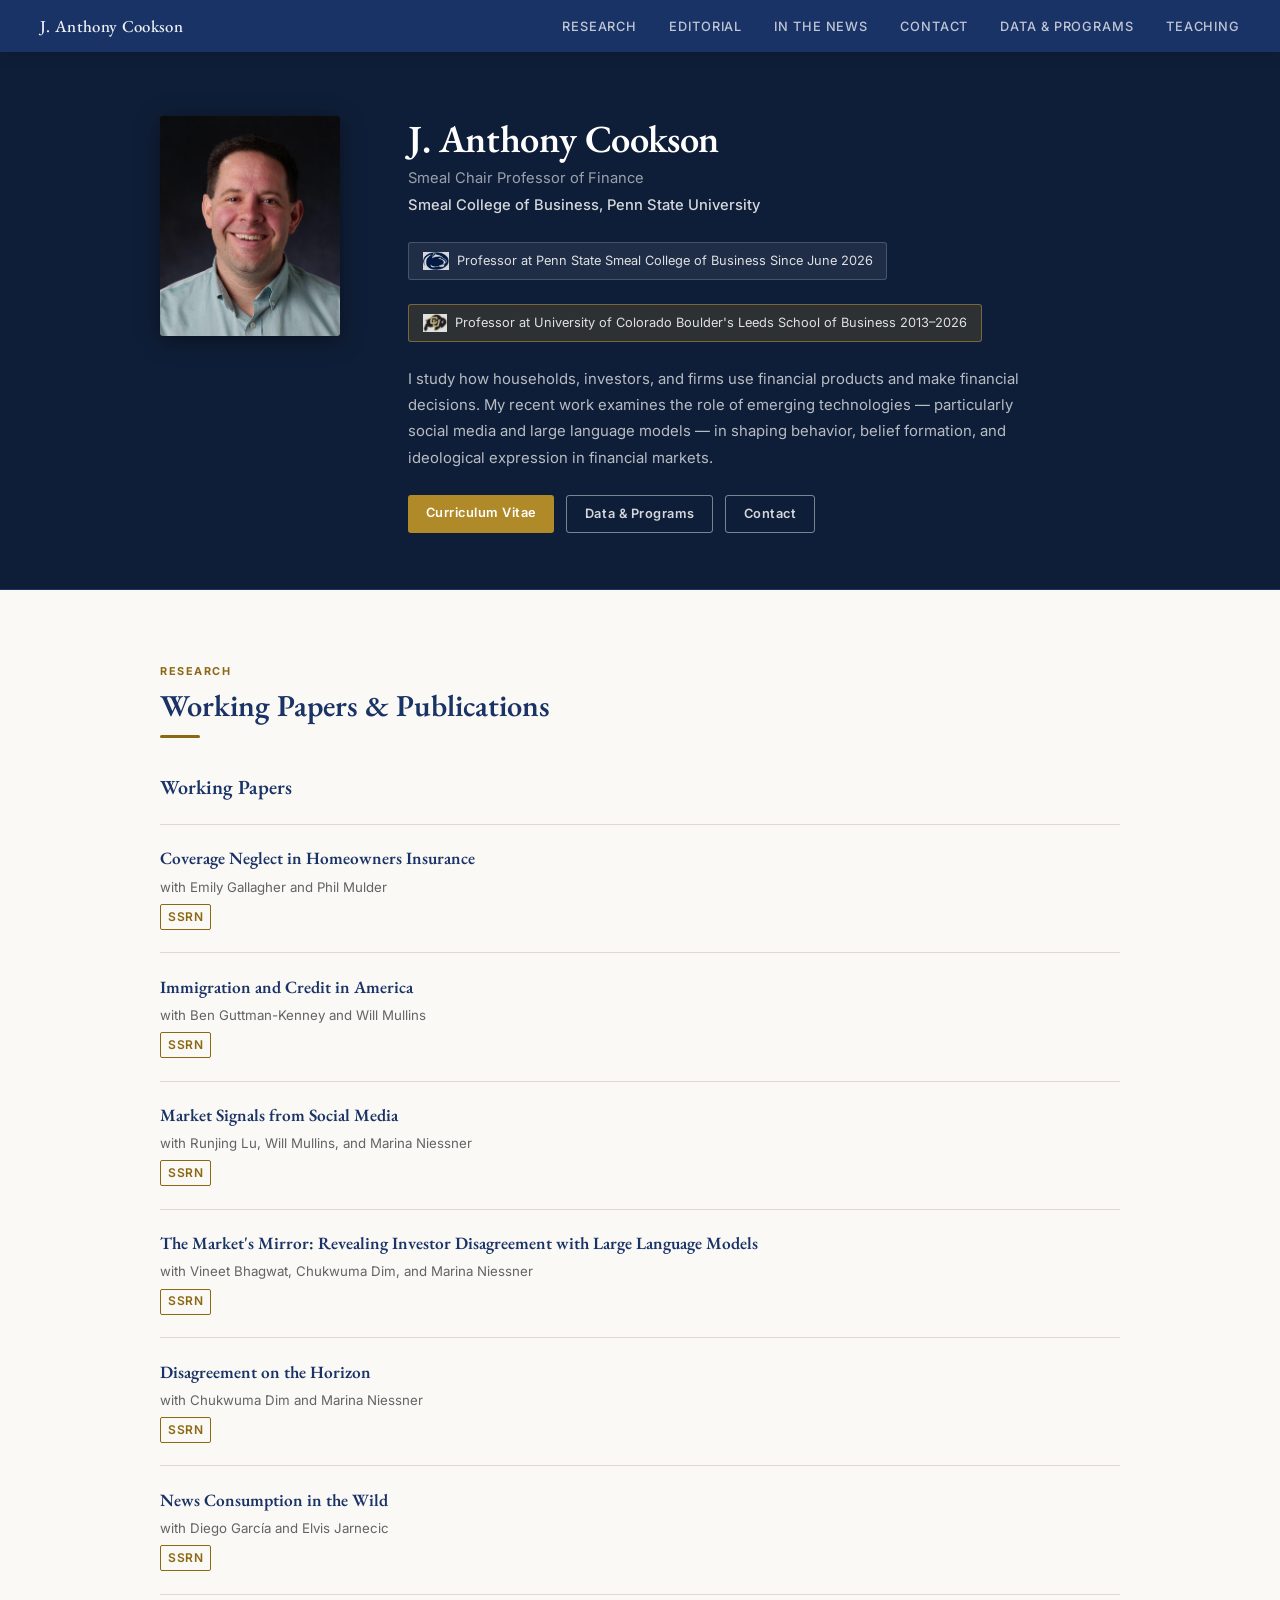
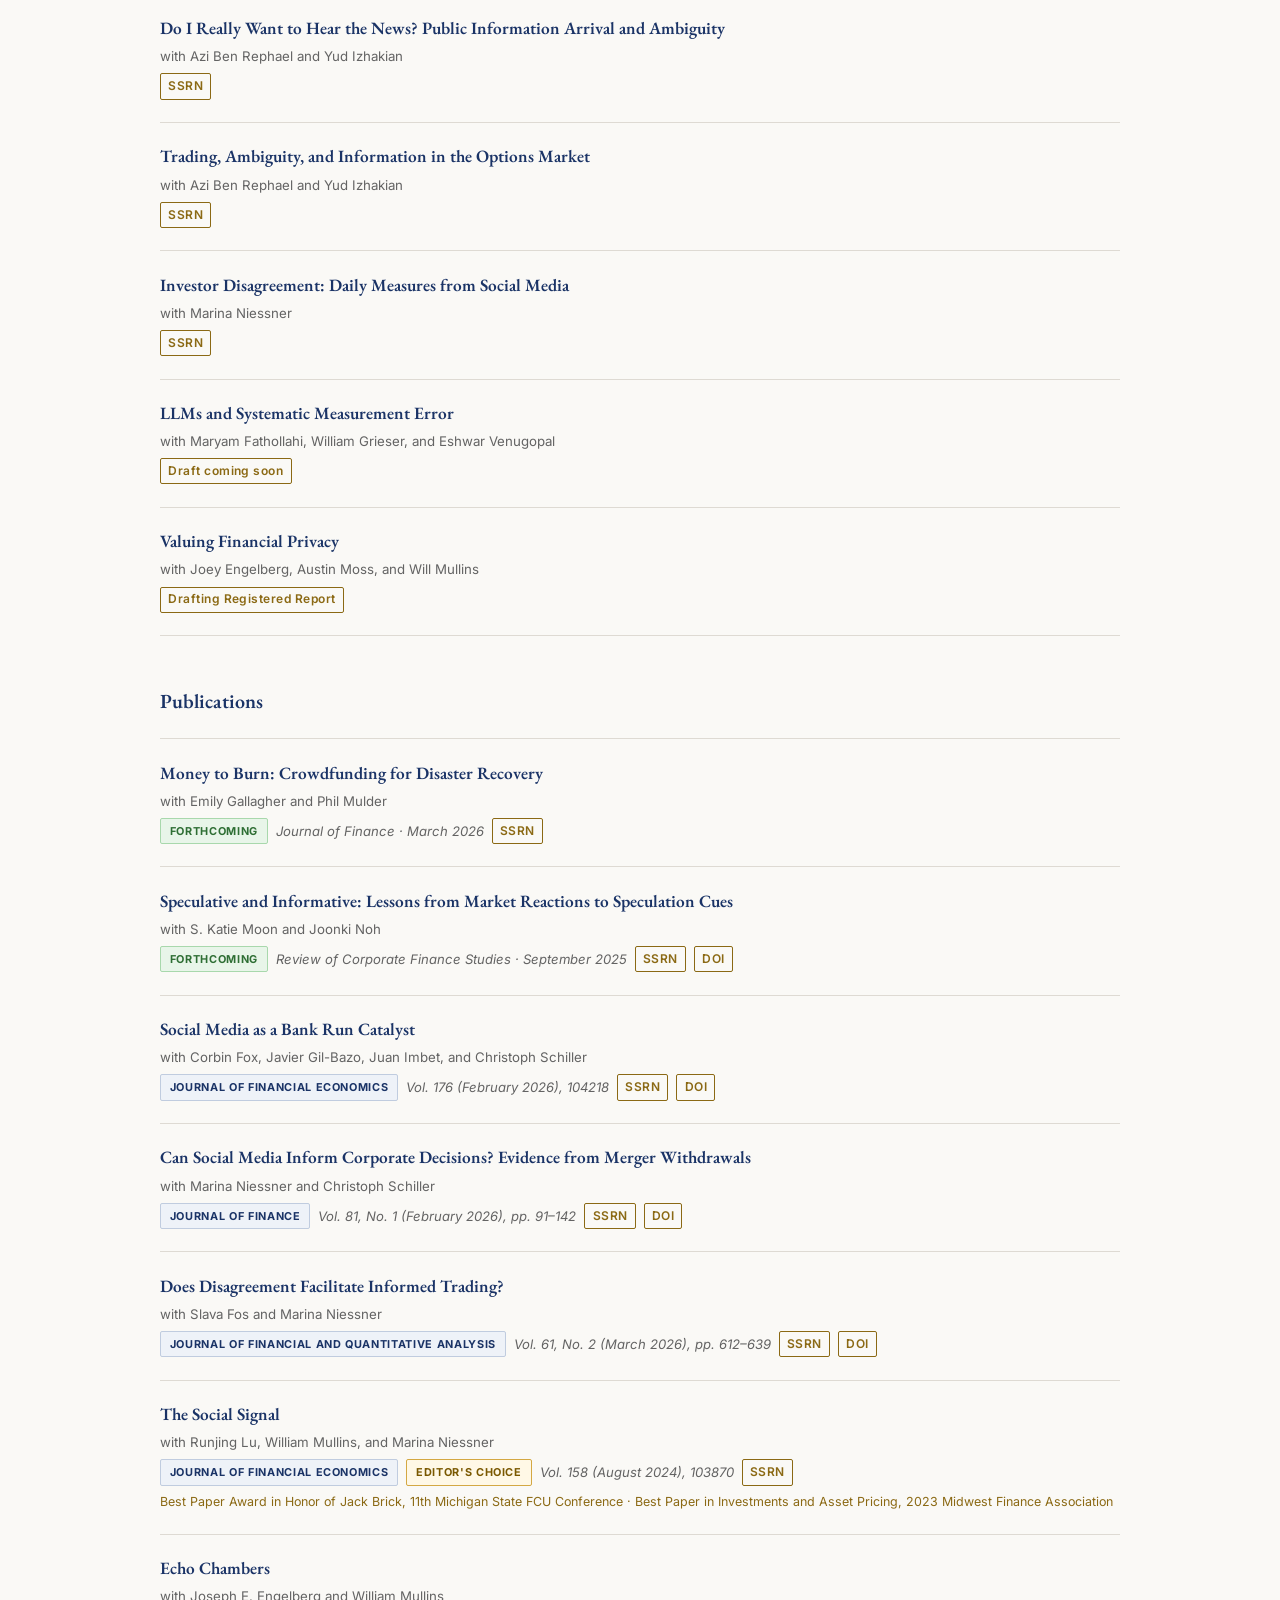
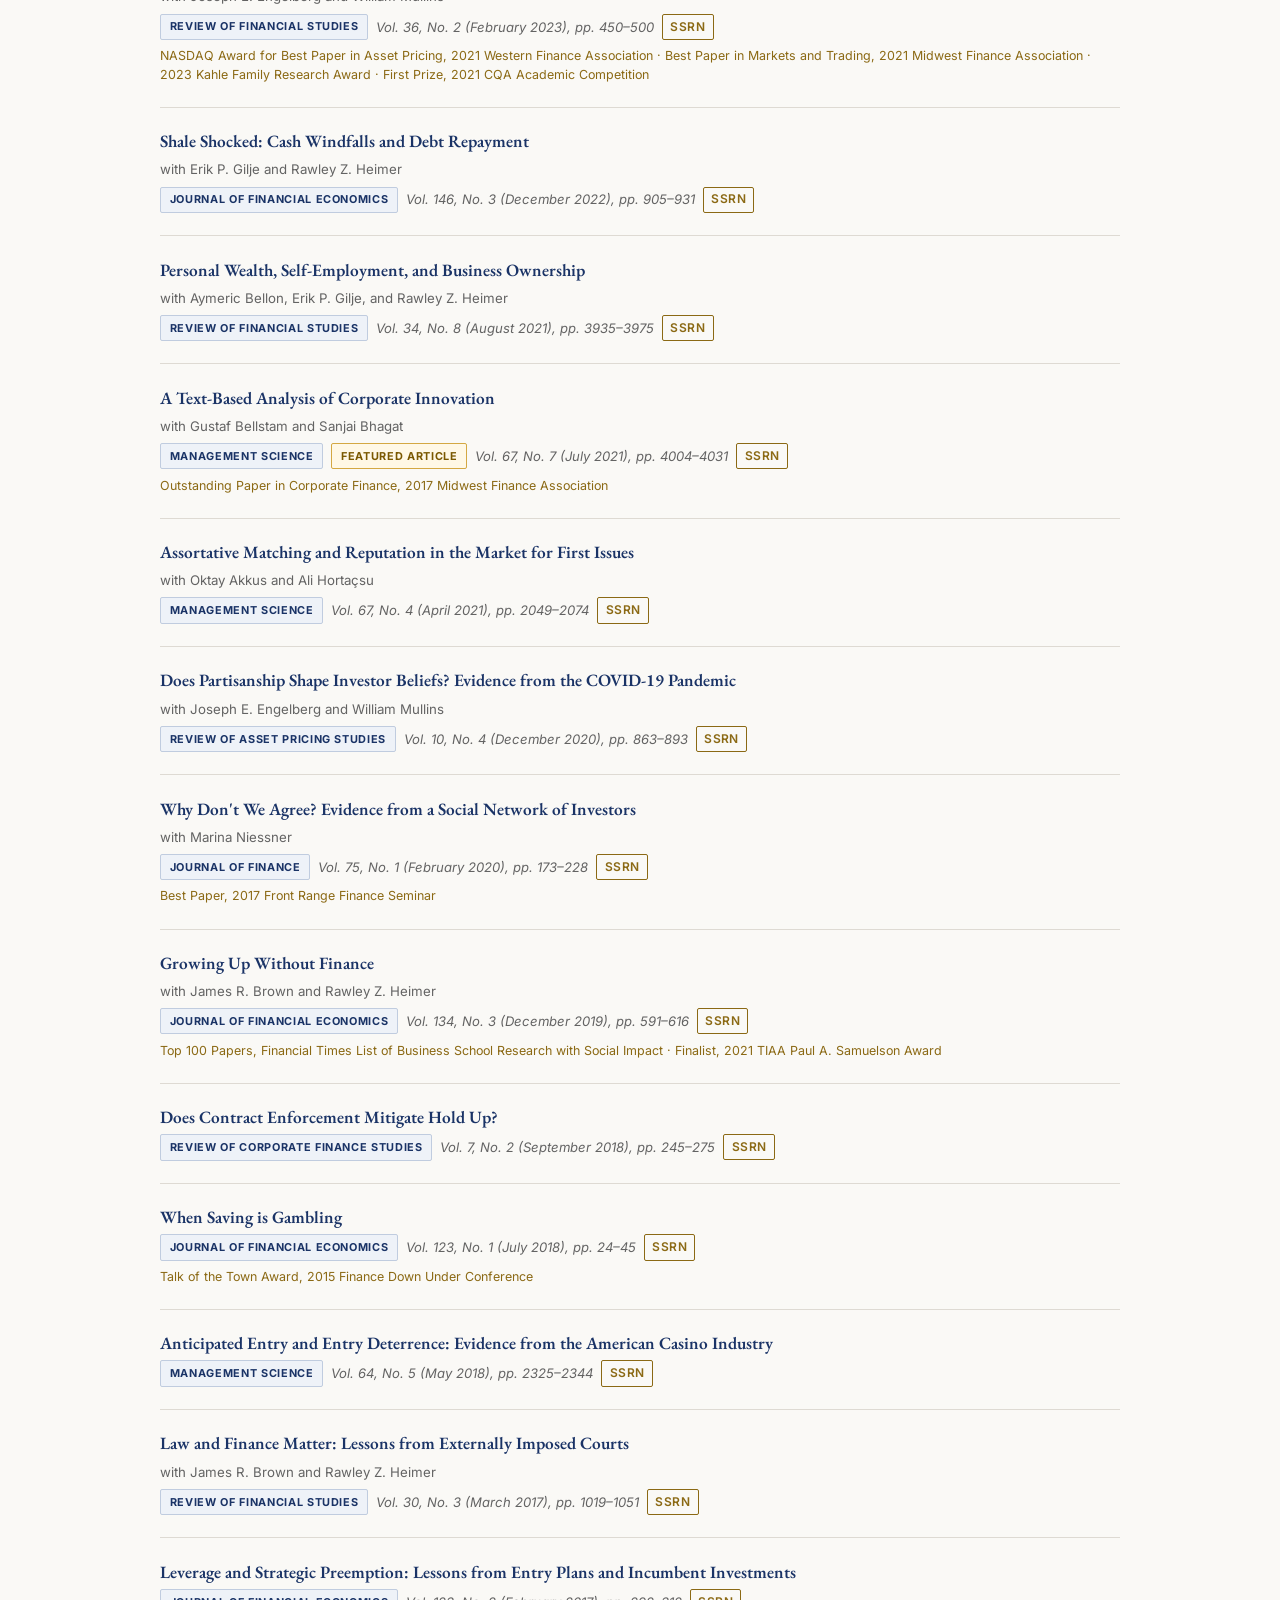
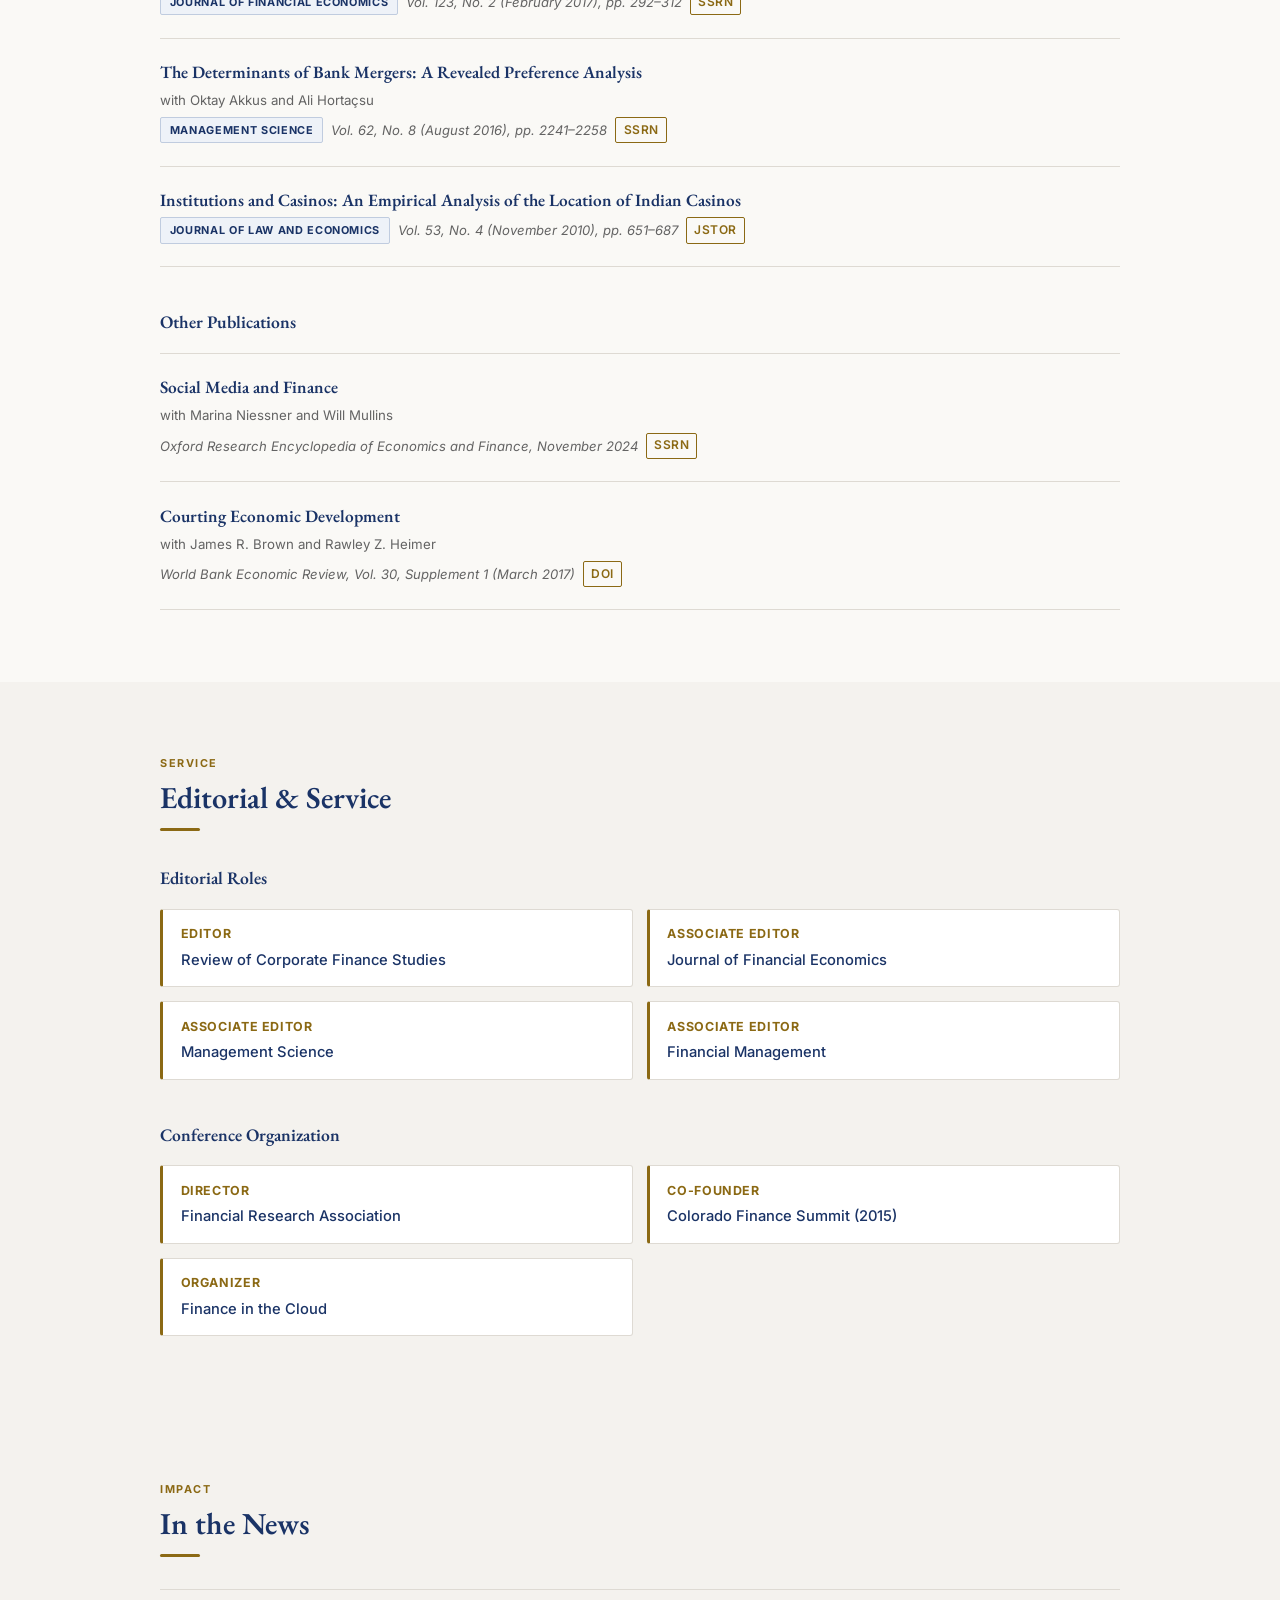
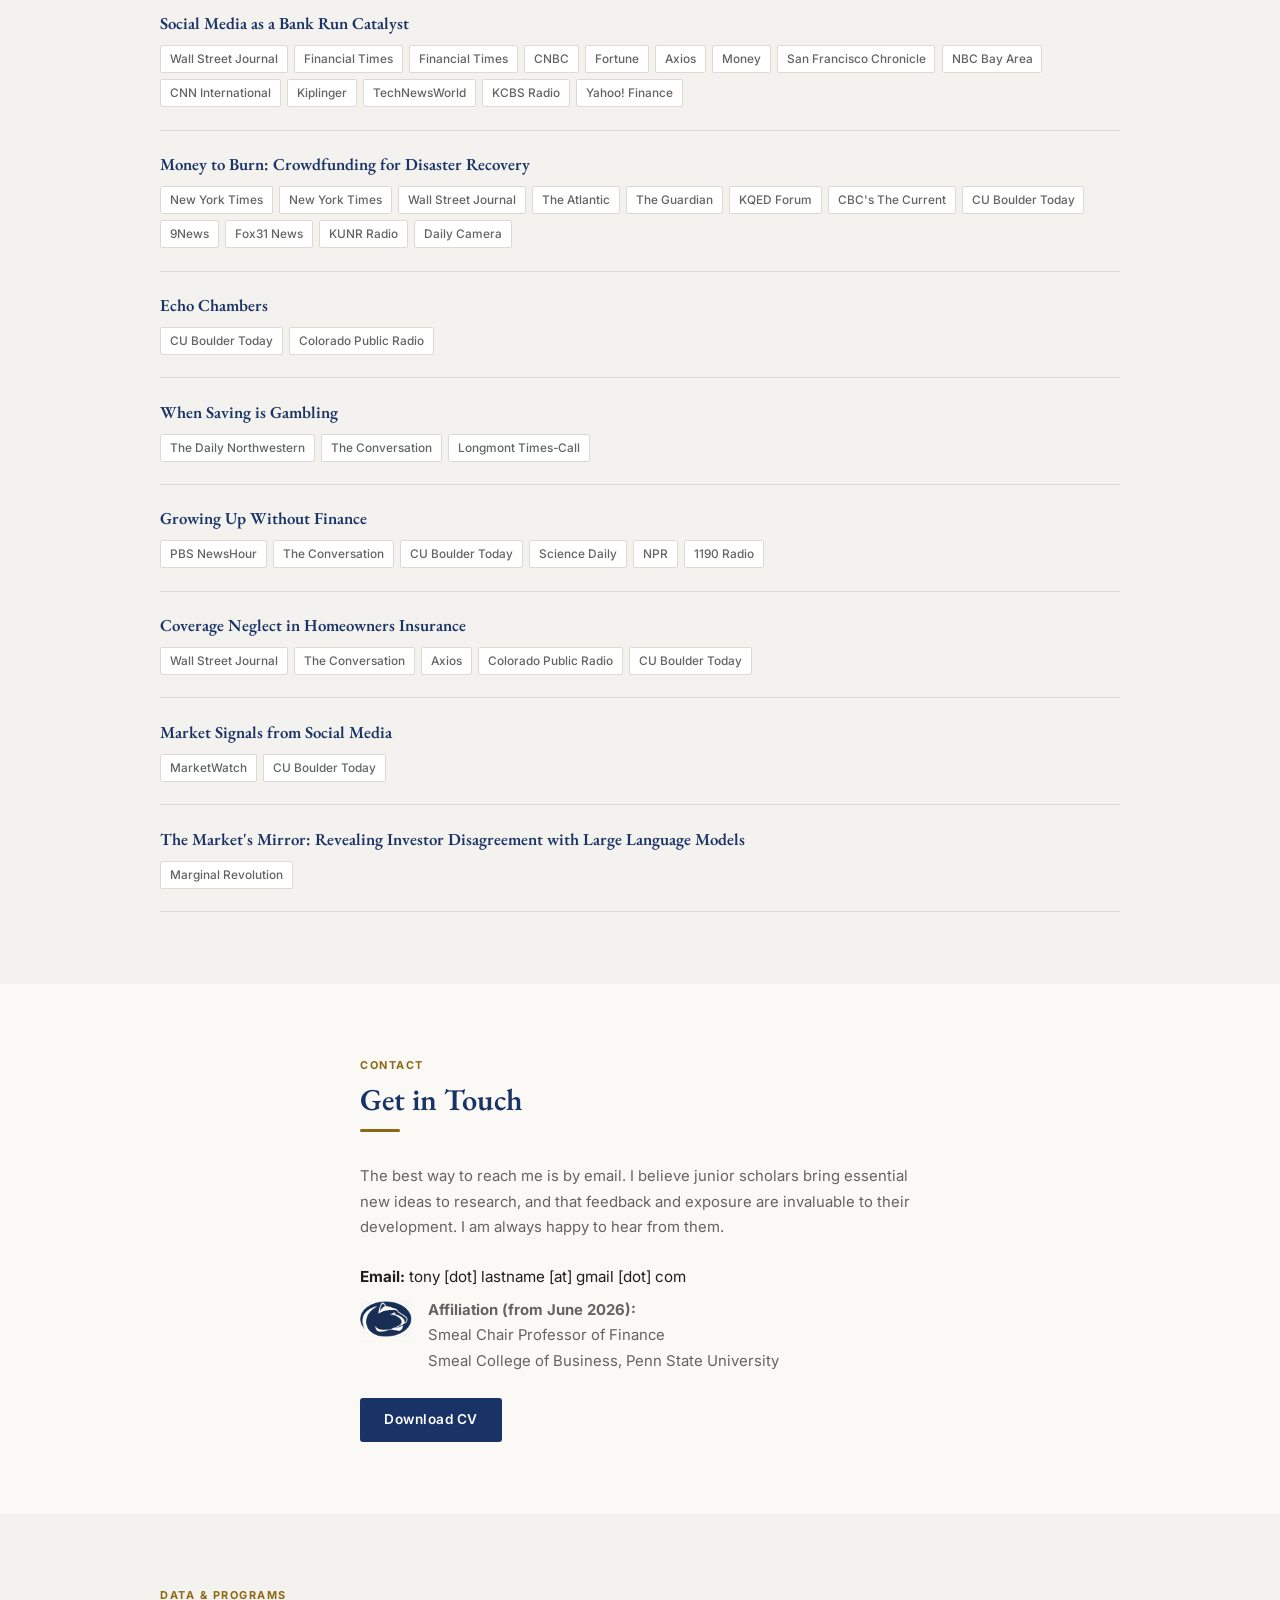
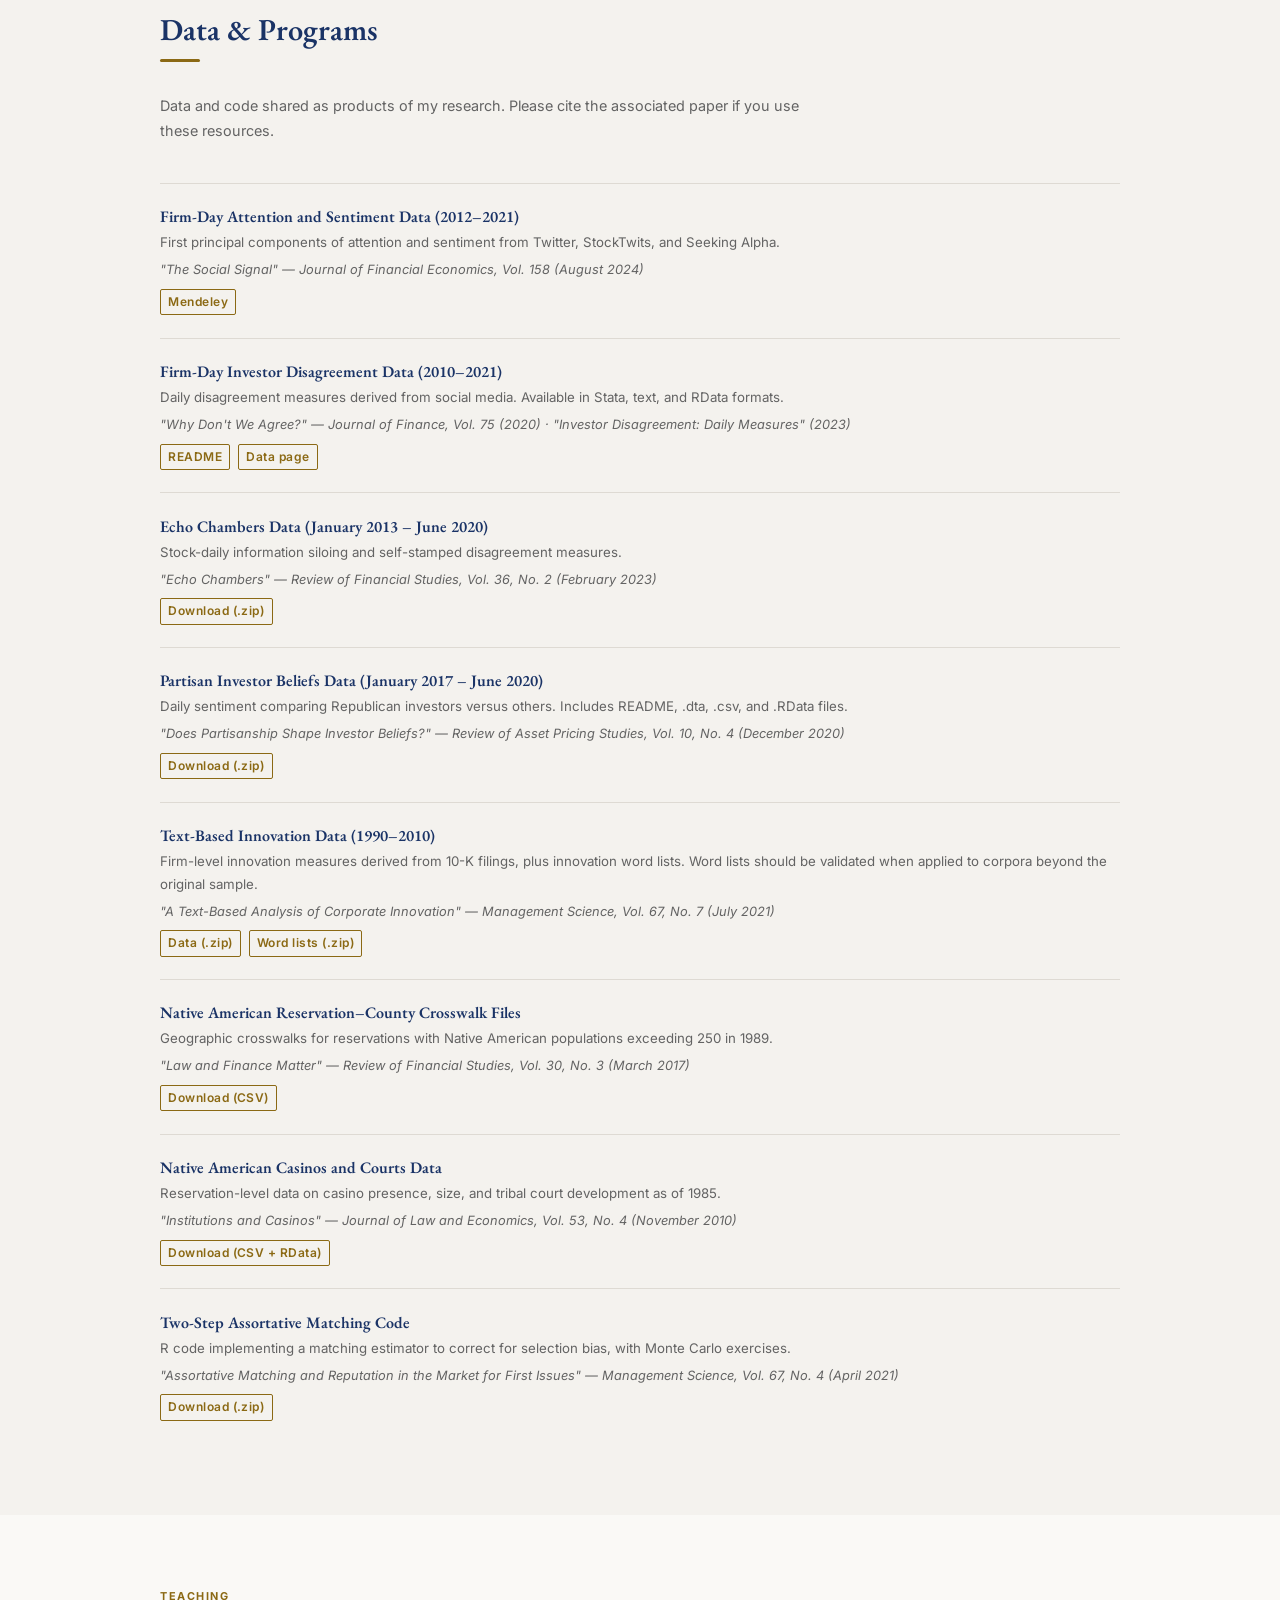
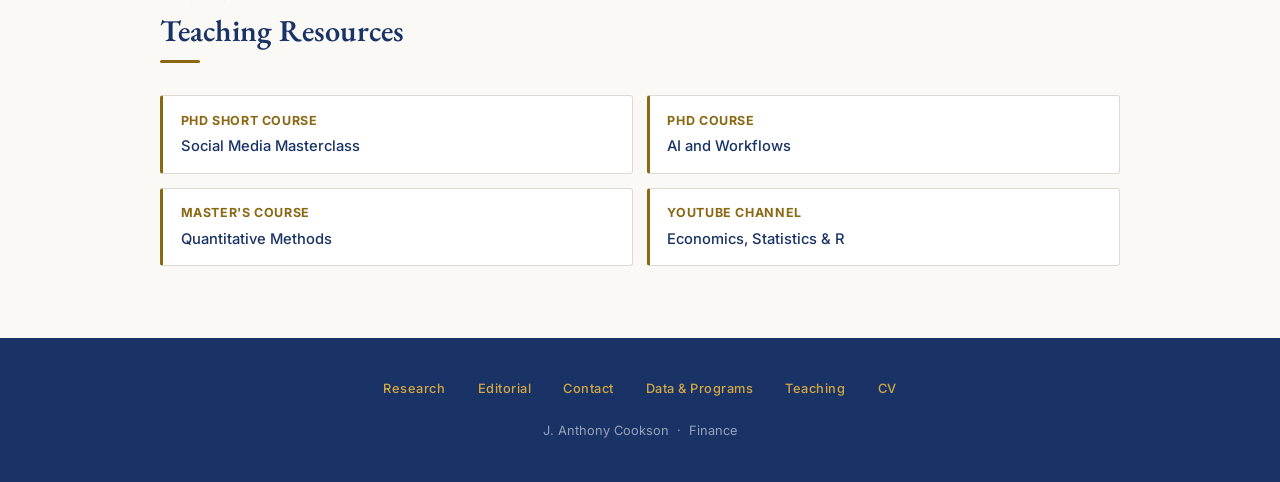
==== commit 2e742706: "Add files via upload" ====
--- a/index.html
+++ b/index.html
@@ -328,6 +328,7 @@
     <li><a href="#press">In the News</a></li>
     <li><a href="#contact">Contact</a></li>
     <li><a href="#data-and-programs">Data &amp; Programs</a></li>
+    <li><a href="#teaching">Teaching</a></li>
   </ul>
 </nav>
 
@@ -1291,6 +1292,42 @@
   </div>
 </section>
 
+<!-- TEACHING -->
+<section id="teaching">
+  <div class="container">
+    <div class="section-label">Teaching</div>
+    <h2>Teaching Resources</h2>
+    <div class="rule"></div>
+    <div class="editorial-grid" style="grid-template-columns:1fr 1fr;">
+
+      <a class="ed-card" href="https://tony91782.github.io/social-media-masterclass/"
+         target="_blank" rel="noopener" style="text-decoration:none;display:block;">
+        <div class="role">PhD Short Course</div>
+        <div class="journal">Social Media Masterclass</div>
+      </a>
+
+      <a class="ed-card" href="https://tony91782.github.io/hkust-ai-and-workflows/"
+         target="_blank" rel="noopener" style="text-decoration:none;display:block;">
+        <div class="role">PhD Course</div>
+        <div class="journal">AI and Workflows</div>
+      </a>
+
+      <a class="ed-card" href="https://sites.google.com/view/cookson-quant-methods/home"
+         target="_blank" rel="noopener" style="text-decoration:none;display:block;">
+        <div class="role">Master's Course</div>
+        <div class="journal">Quantitative Methods</div>
+      </a>
+
+      <a class="ed-card" href="https://www.youtube.com/intromediateecon"
+         target="_blank" rel="noopener" style="text-decoration:none;display:block;">
+        <div class="role">YouTube Channel</div>
+        <div class="journal">Economics, Statistics &amp; R</div>
+      </a>
+
+    </div>
+  </div>
+</section>
+
 <!-- FOOTER -->
 <footer>
   <div class="footer-top">
@@ -1298,6 +1335,7 @@
     <a href="#editorial">Editorial</a>
     <a href="#contact">Contact</a>
     <a href="#data-and-programs">Data &amp; Programs</a>
+    <a href="#teaching">Teaching</a>
     <a href="https://www.colorado.edu/business/media/1273"
        target="_blank" rel="noopener">CV</a>
   </div>
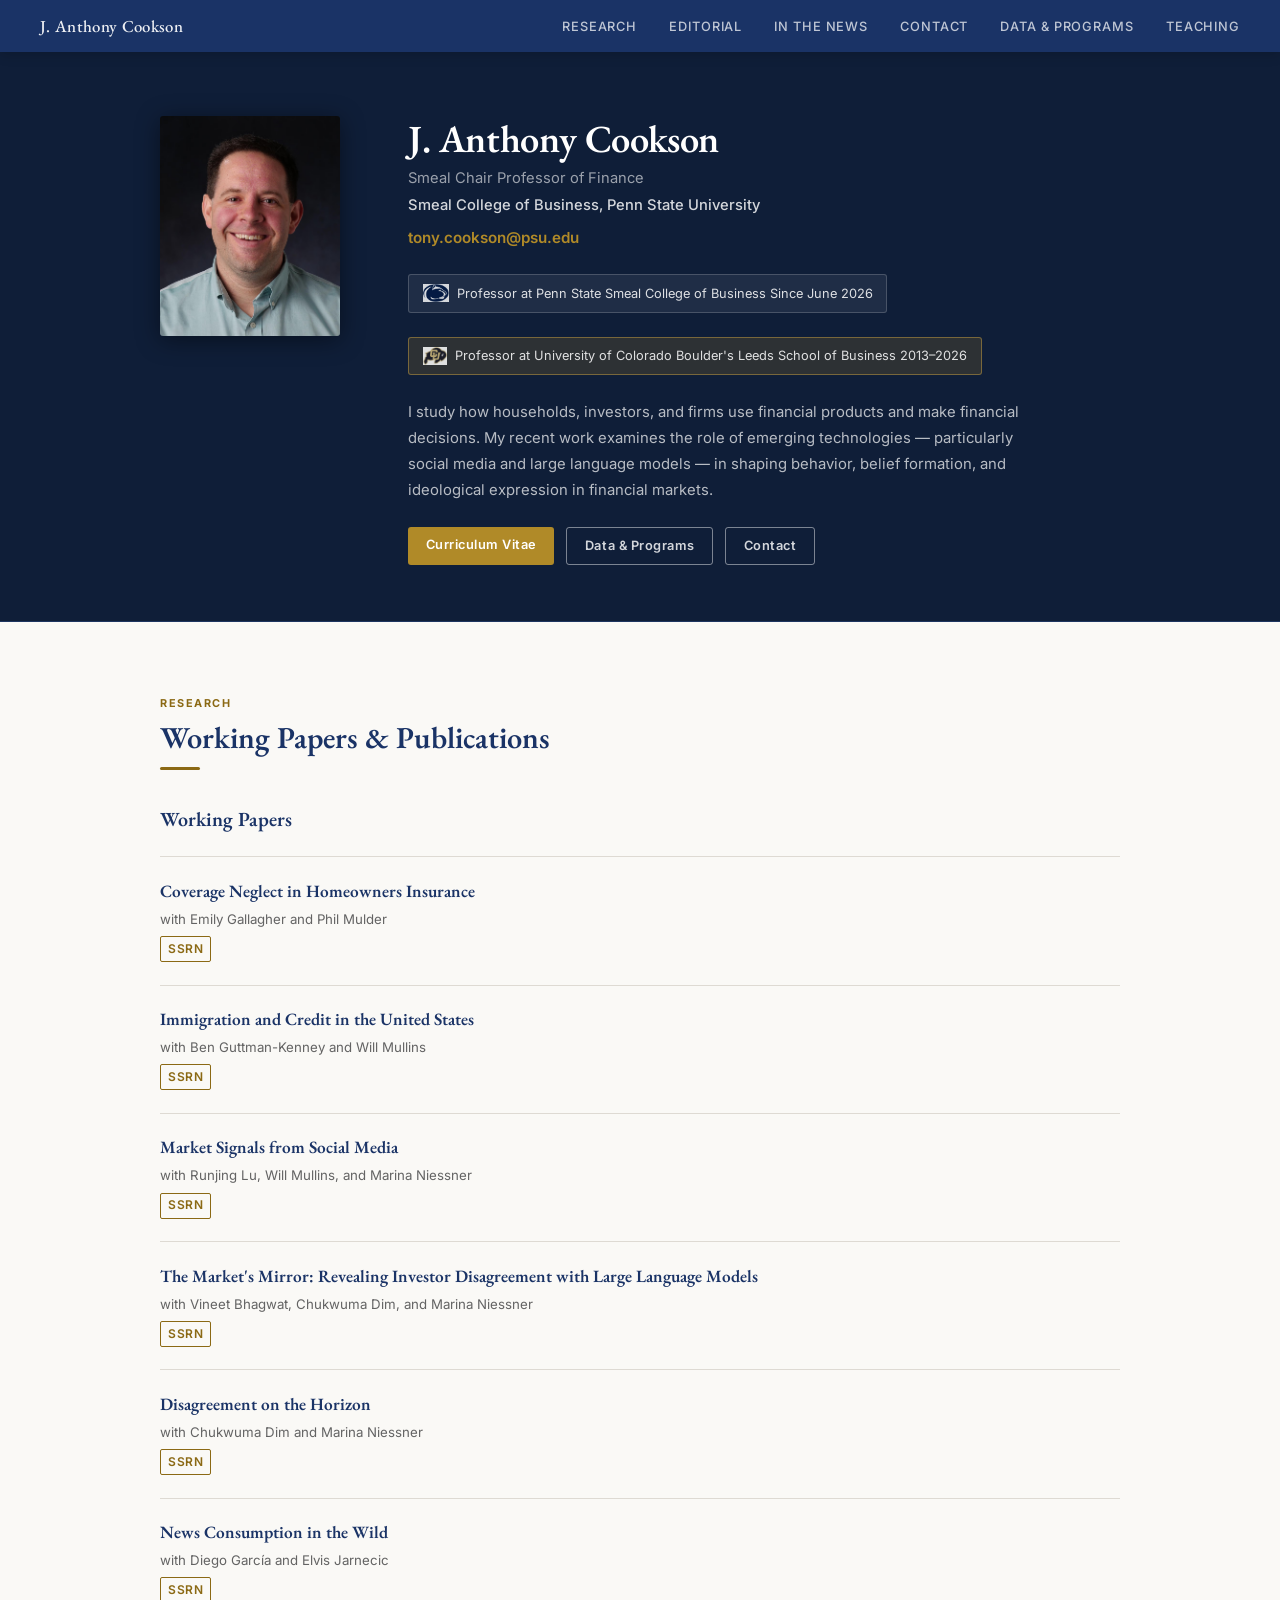
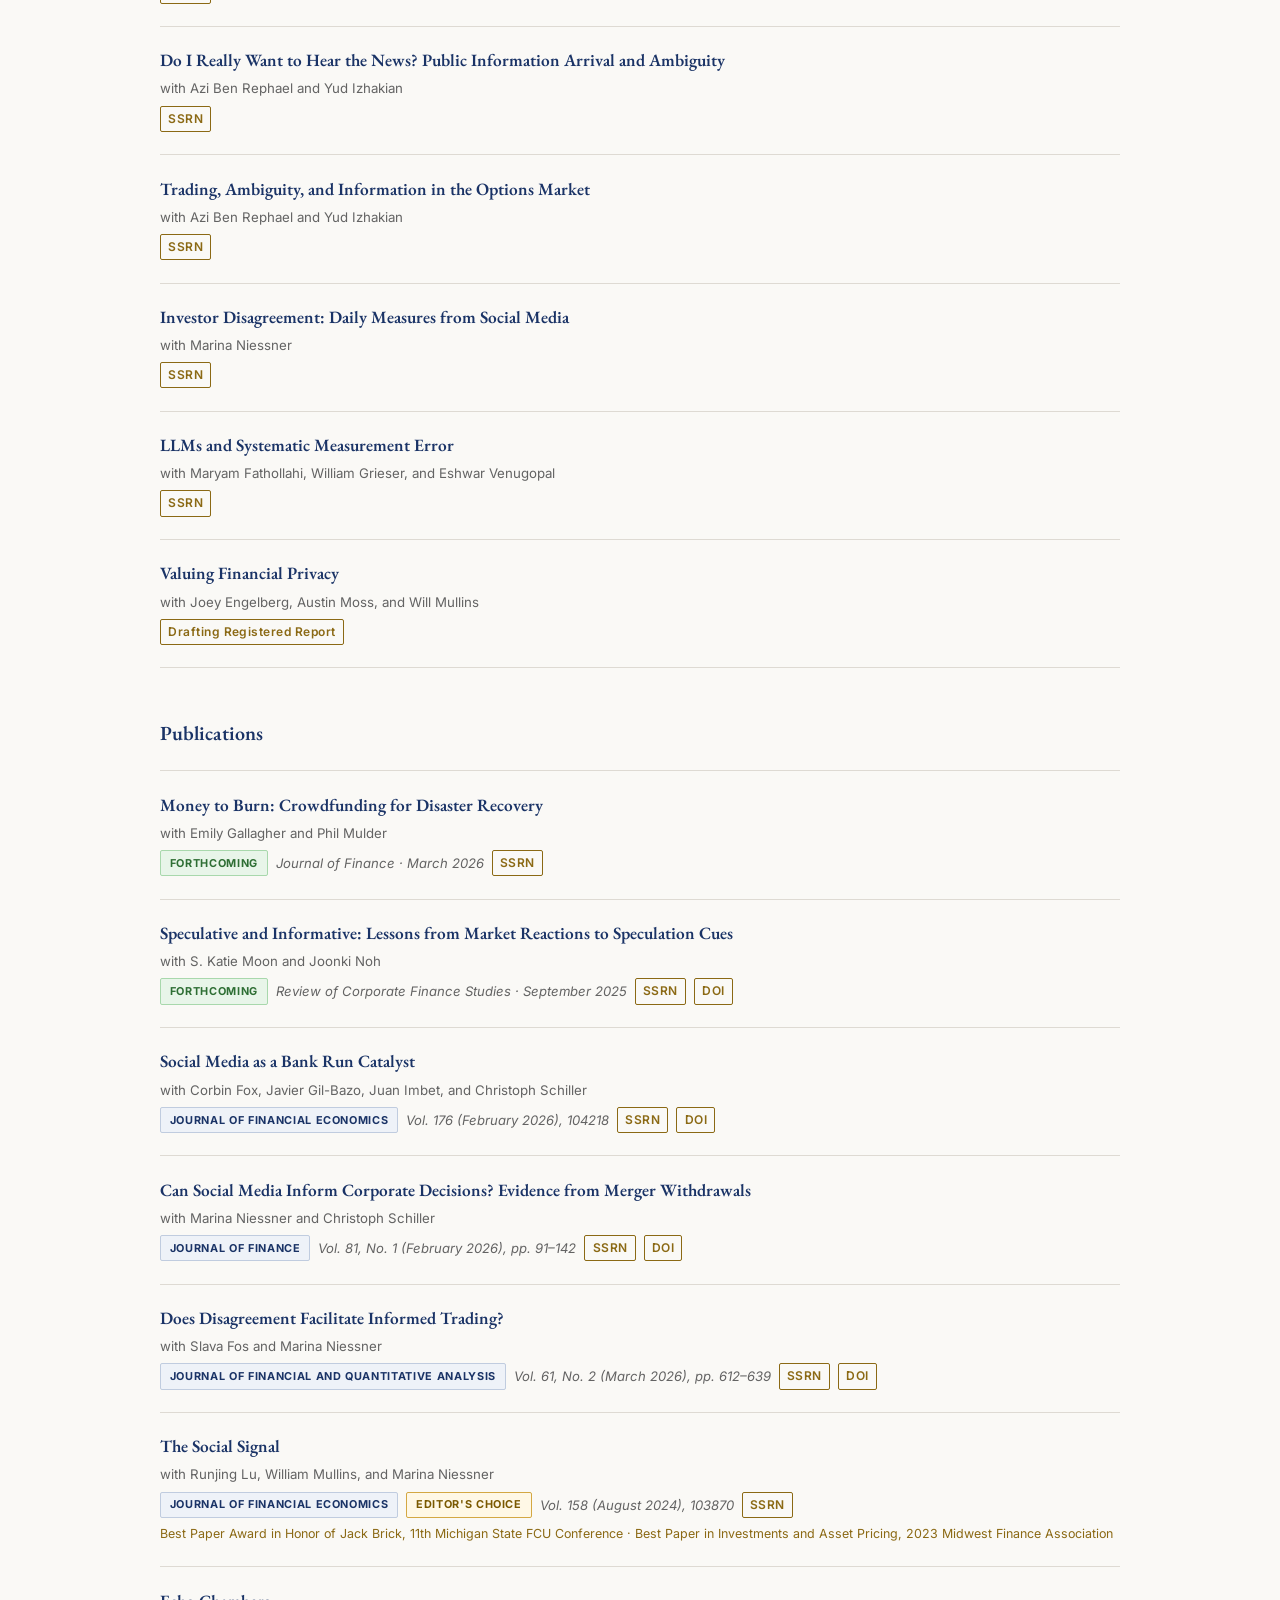
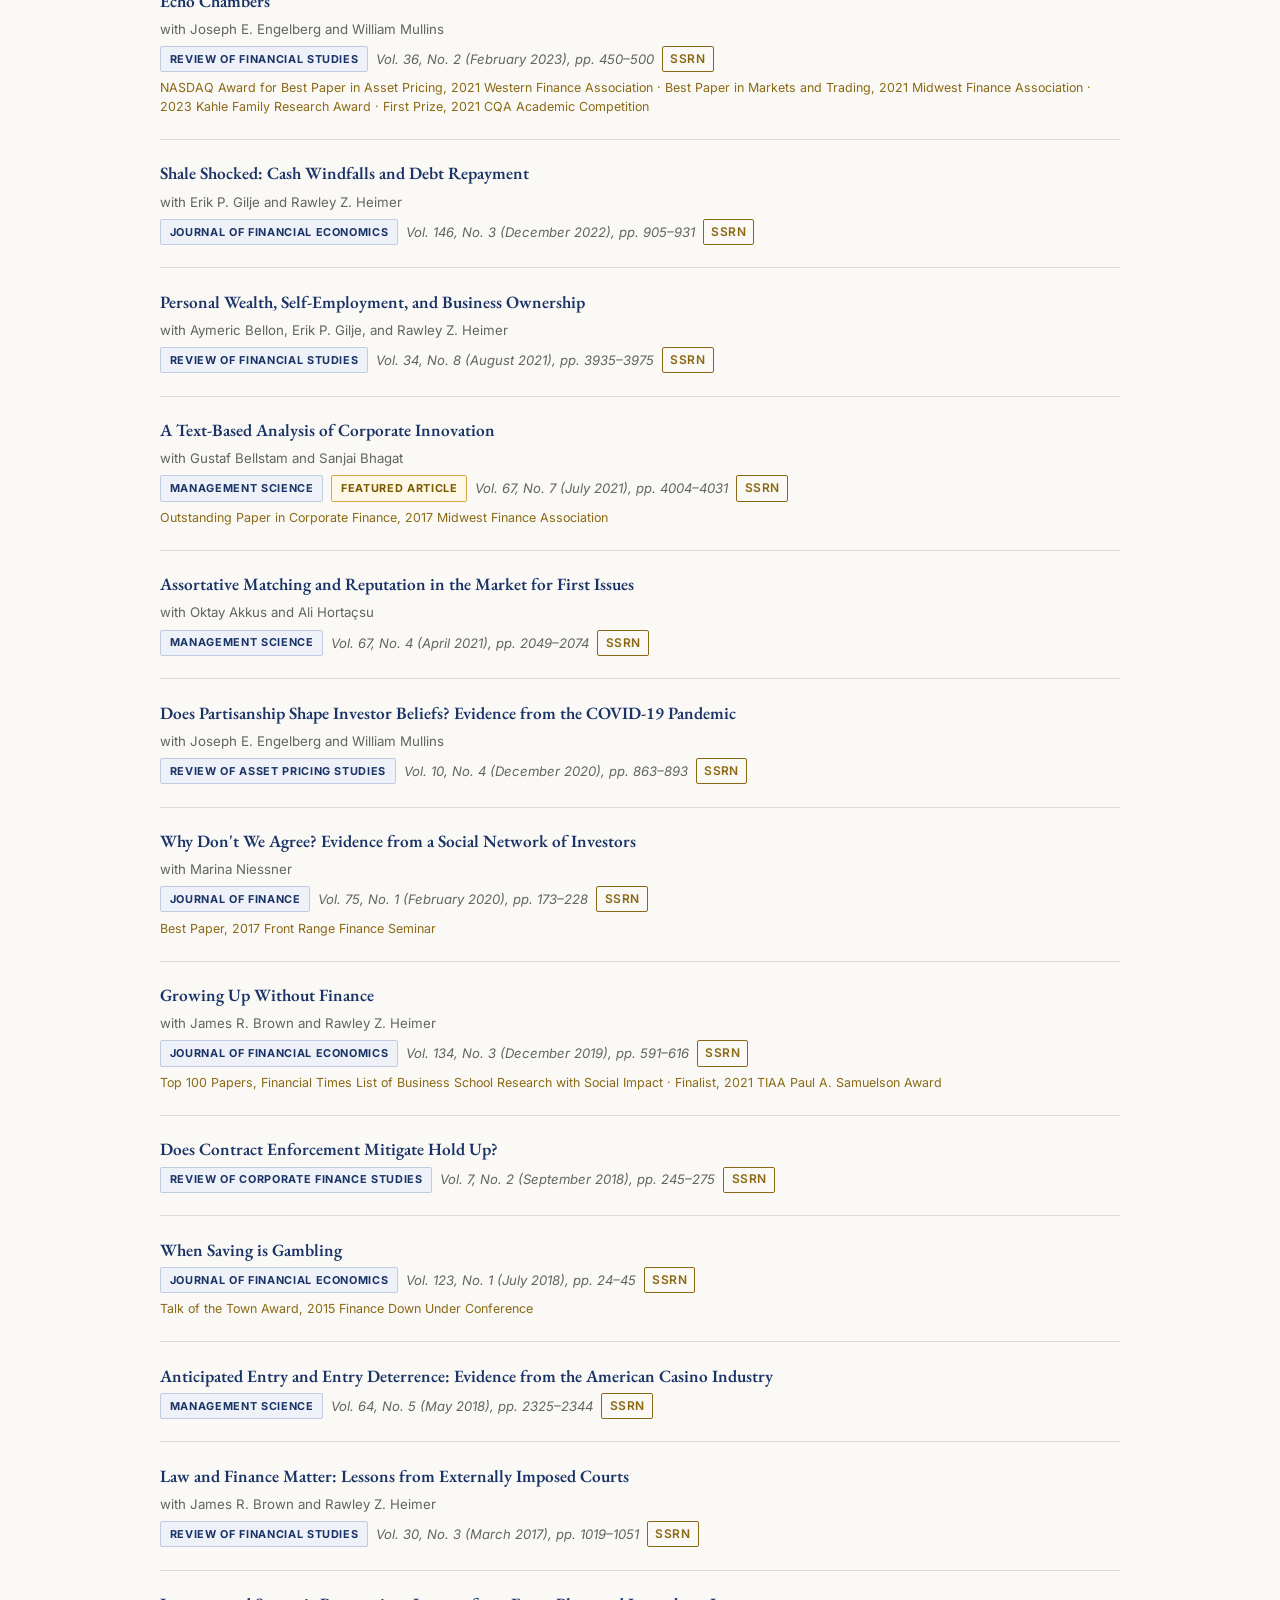
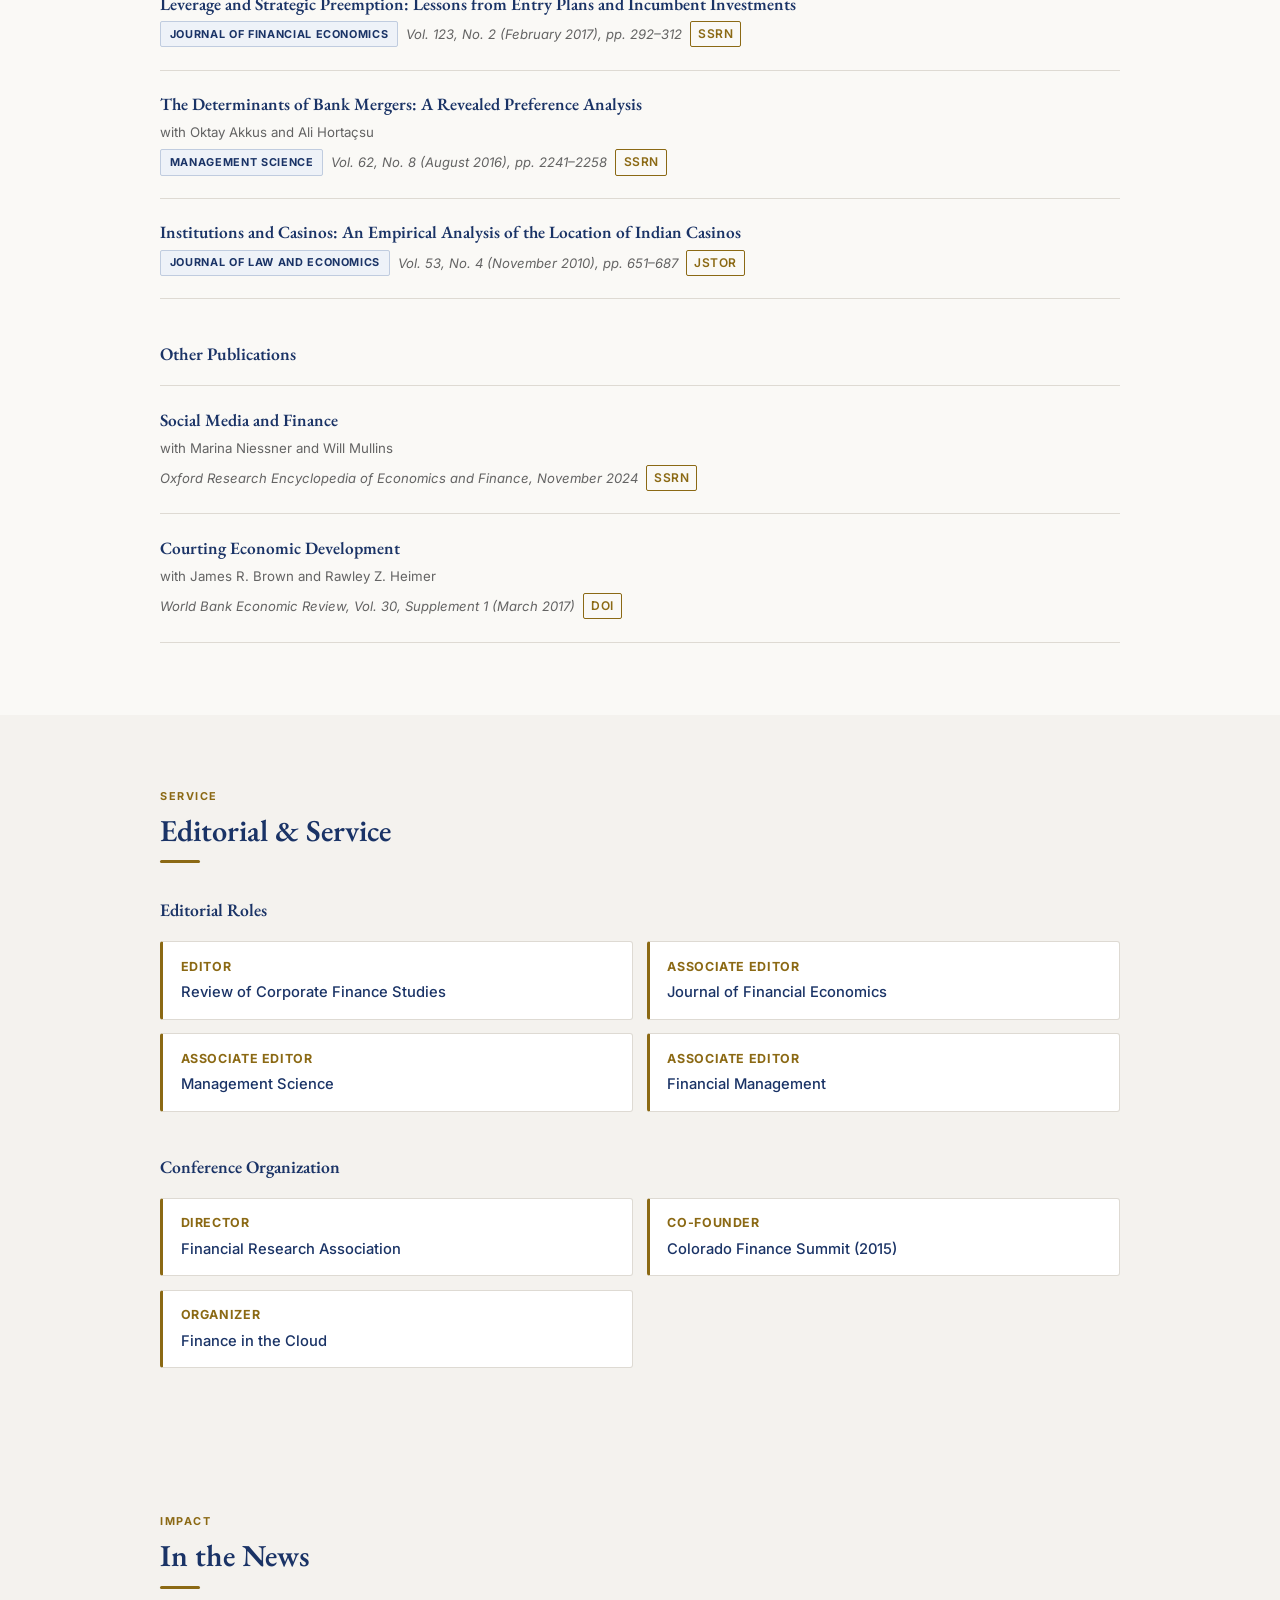
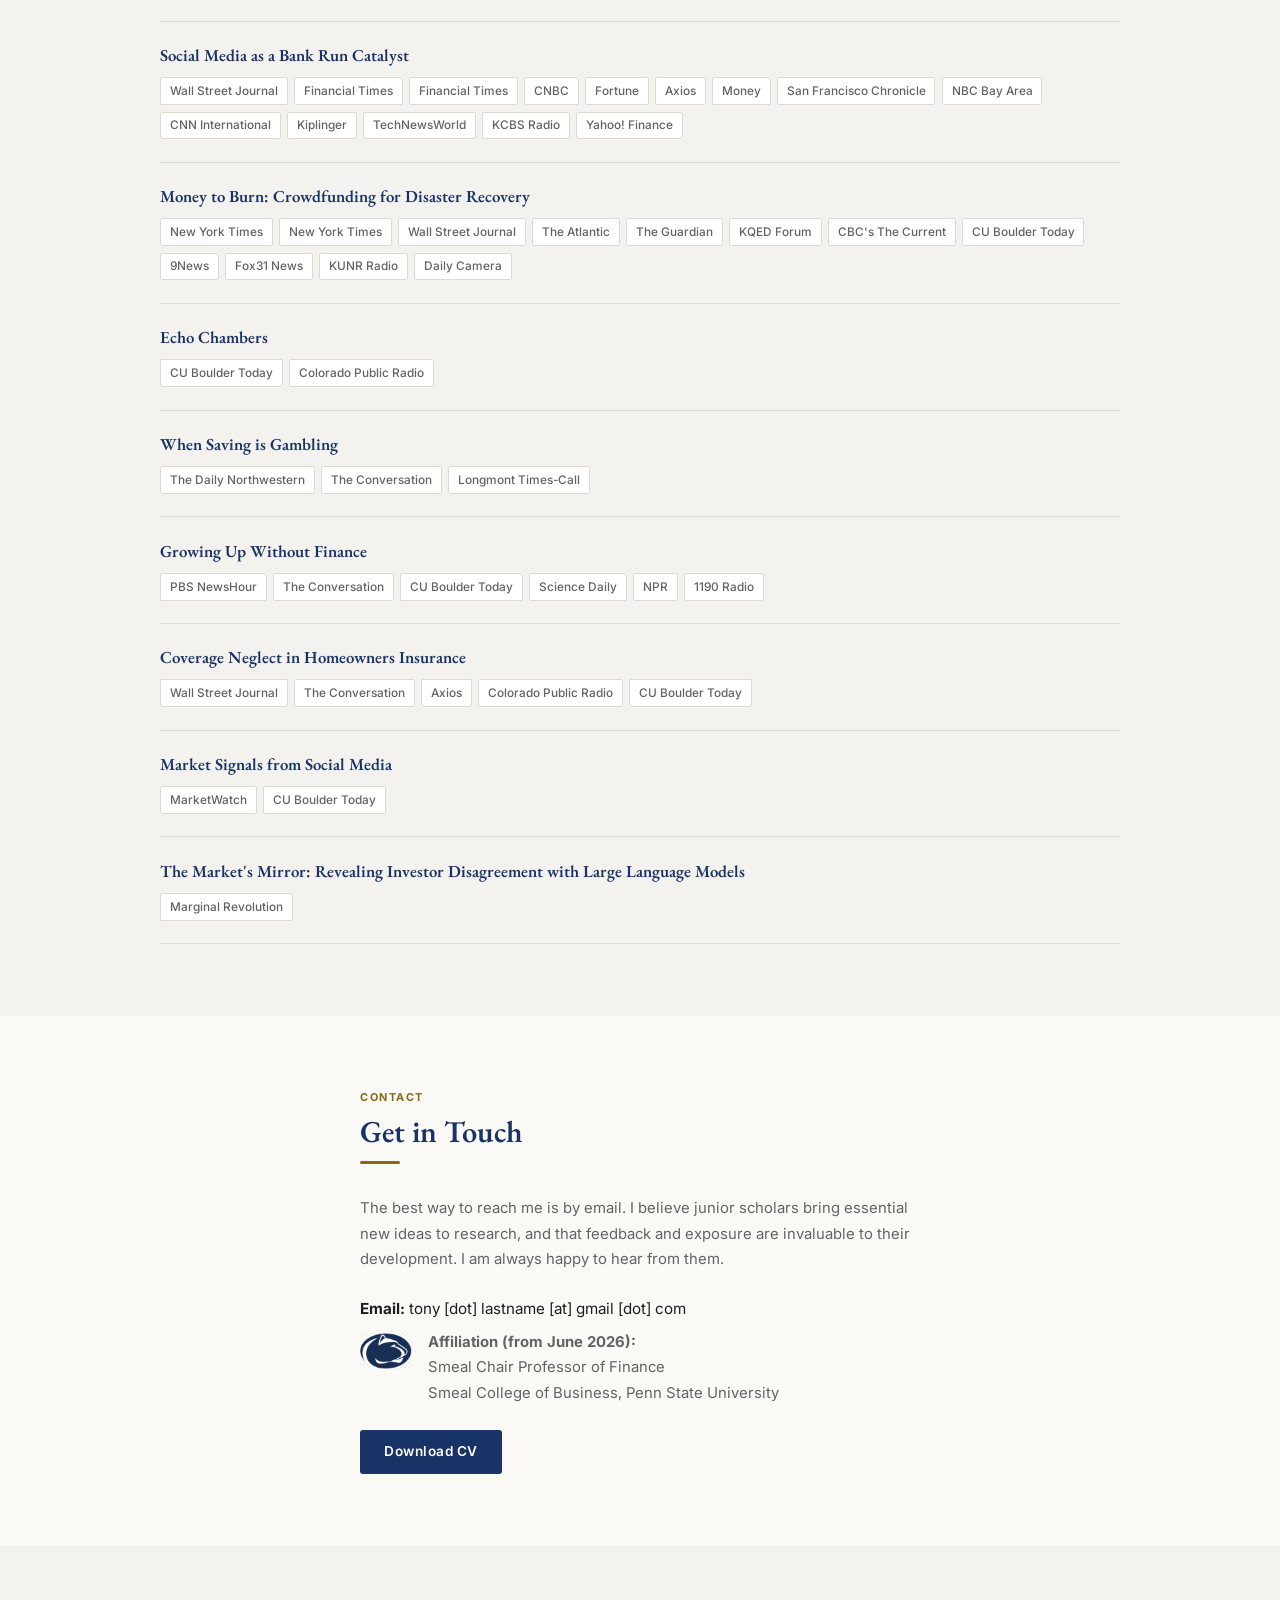
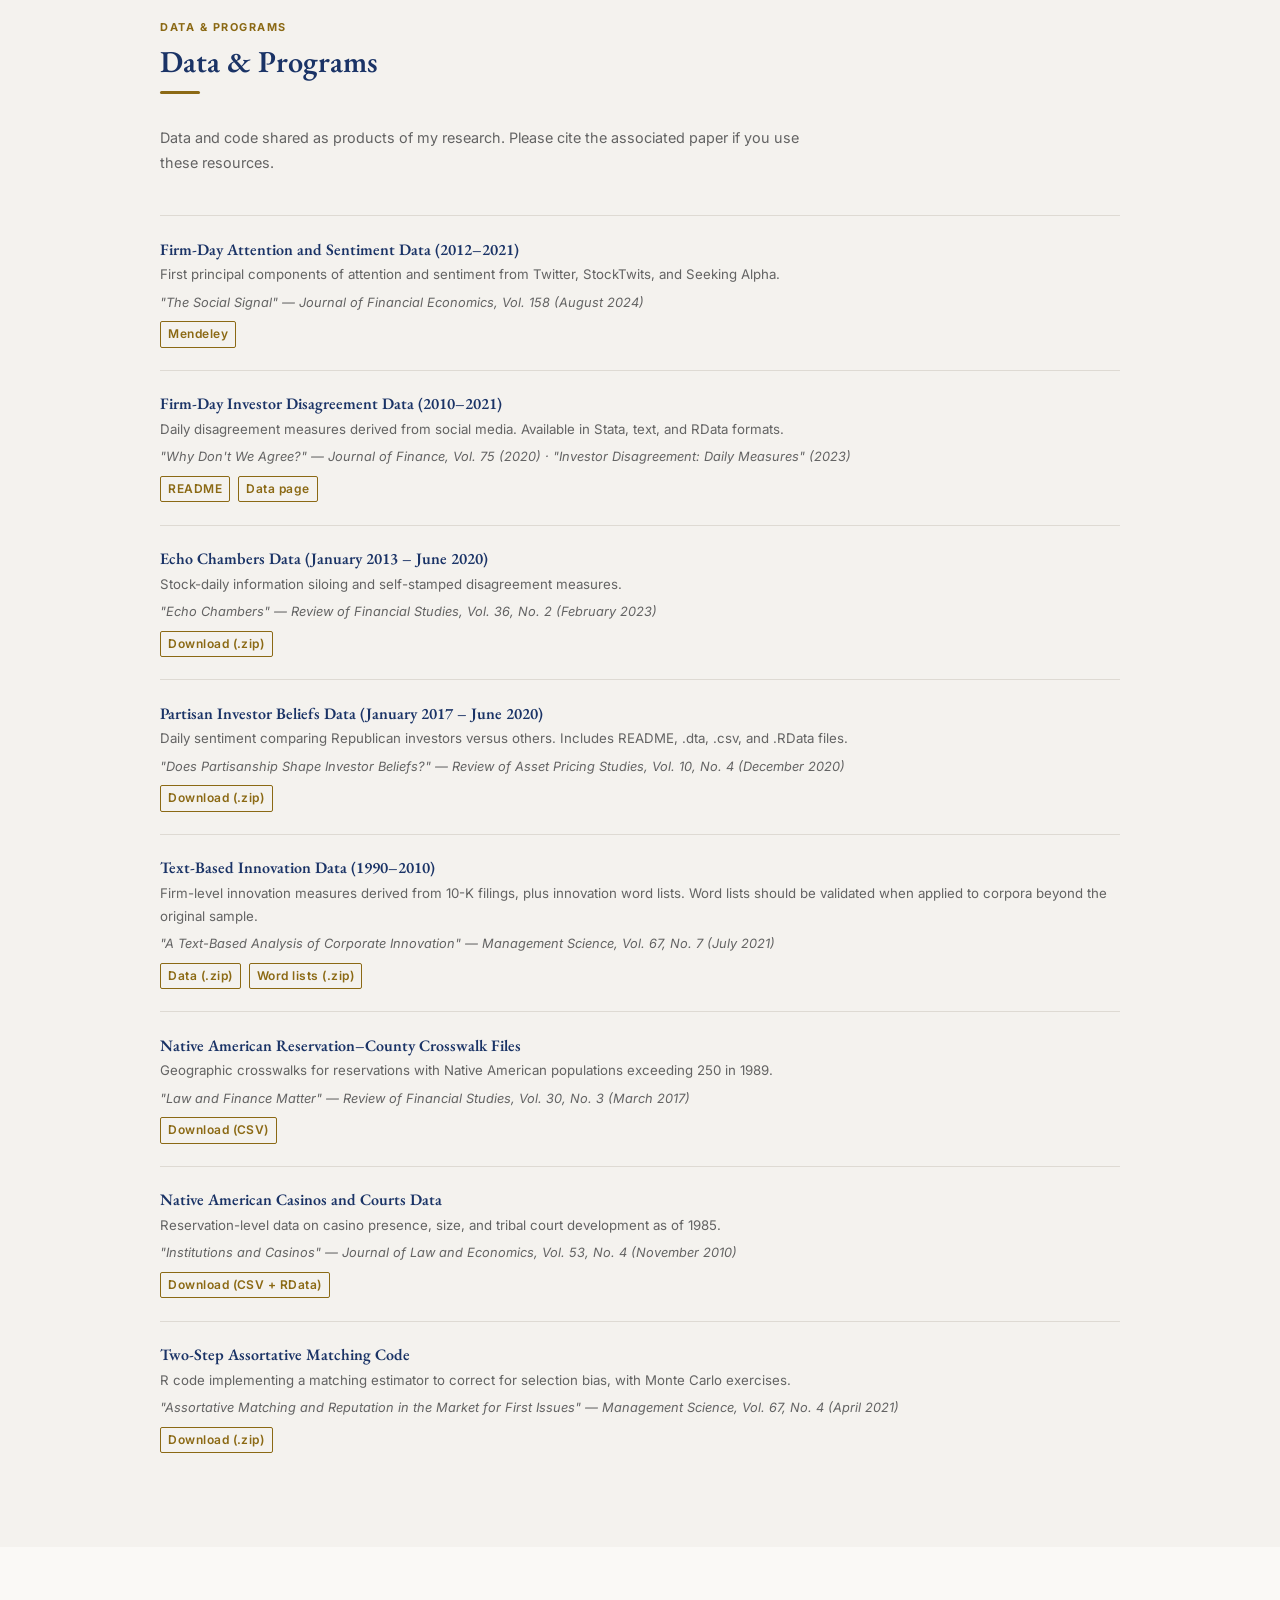
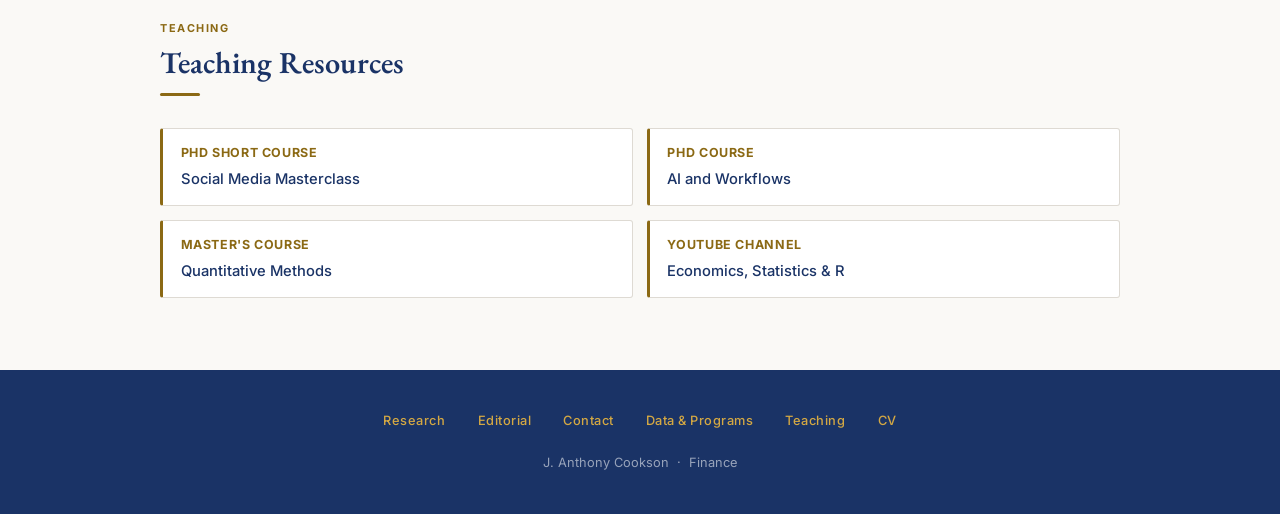
==== commit fc9dfc76: "Add files via upload" ====
--- a/index.html
+++ b/index.html
@@ -66,6 +66,7 @@
     .hero .hero-info h1 { color: #ffffff; }
     .hero .hero-title   { color: rgba(255,255,255,0.58); }
     .hero .hero-affil   { color: rgba(255,255,255,0.82); }
+    .hero .hero-email   { color: var(--gold-light); }
     .hero .hero-bio     { color: rgba(255,255,255,0.70); }
     .hero .transition-note {
       background: rgba(255,255,255,0.07);
@@ -115,8 +116,14 @@
     }
     .hero-affil {
       font-size: 0.92rem; font-weight: 500;
-      color: var(--navy); margin-bottom: 1.5rem;
-    }
+      color: var(--navy); margin-bottom: 0.4rem;
+    }
+    .hero-email {
+      font-size: 0.95rem; font-weight: 600;
+      color: var(--gold-light); margin-bottom: 1.5rem;
+    }
+    .hero-email a { color: inherit; text-decoration: none; }
+    .hero-email a:hover { text-decoration: underline; }
     .transition-note {
       display: inline-flex; align-items: center; gap: 0.5rem;
       background: #f0f4ff;
@@ -342,6 +349,7 @@
       <h1>J. Anthony Cookson</h1>
       <p class="hero-title">Smeal Chair Professor of Finance</p>
       <p class="hero-affil">Smeal College of Business, Penn State University</p>
+      <p class="hero-email"><a href="mailto:tony.cookson@psu.edu">tony.cookson@psu.edu</a></p>
       <div class="transition-note">
         <img src="psu_logo.png" alt="Penn State" style="height:18px;width:auto;opacity:0.85;" />
         Professor at Penn State Smeal College of Business Since June 2026
@@ -399,7 +407,7 @@
           <a class="paper-title"
              href="https://papers.ssrn.com/sol3/papers.cfm?abstract_id=5187062"
              target="_blank" rel="noopener">
-            Immigration and Credit in America
+            Immigration and Credit in the United States
           </a>
           <p class="paper-authors">with Ben Guttman-Kenney and Will Mullins</p>
           <div class="paper-meta">
@@ -508,12 +516,16 @@
         </div>
 
         <div class="paper">
-          <span class="paper-title" style="cursor:default;">
+          <a class="paper-title"
+             href="https://papers.ssrn.com/sol3/papers.cfm?abstract_id=7177500"
+             target="_blank" rel="noopener">
             LLMs and Systematic Measurement Error
-          </span>
+          </a>
           <p class="paper-authors">with Maryam Fathollahi, William Grieser, and Eshwar Venugopal</p>
           <div class="paper-meta">
-            <span class="ssrn-link">Draft coming soon</span>
+            <a class="ssrn-link"
+               href="https://papers.ssrn.com/sol3/papers.cfm?abstract_id=7177500"
+               target="_blank" rel="noopener">SSRN</a>
           </div>
         </div>
 
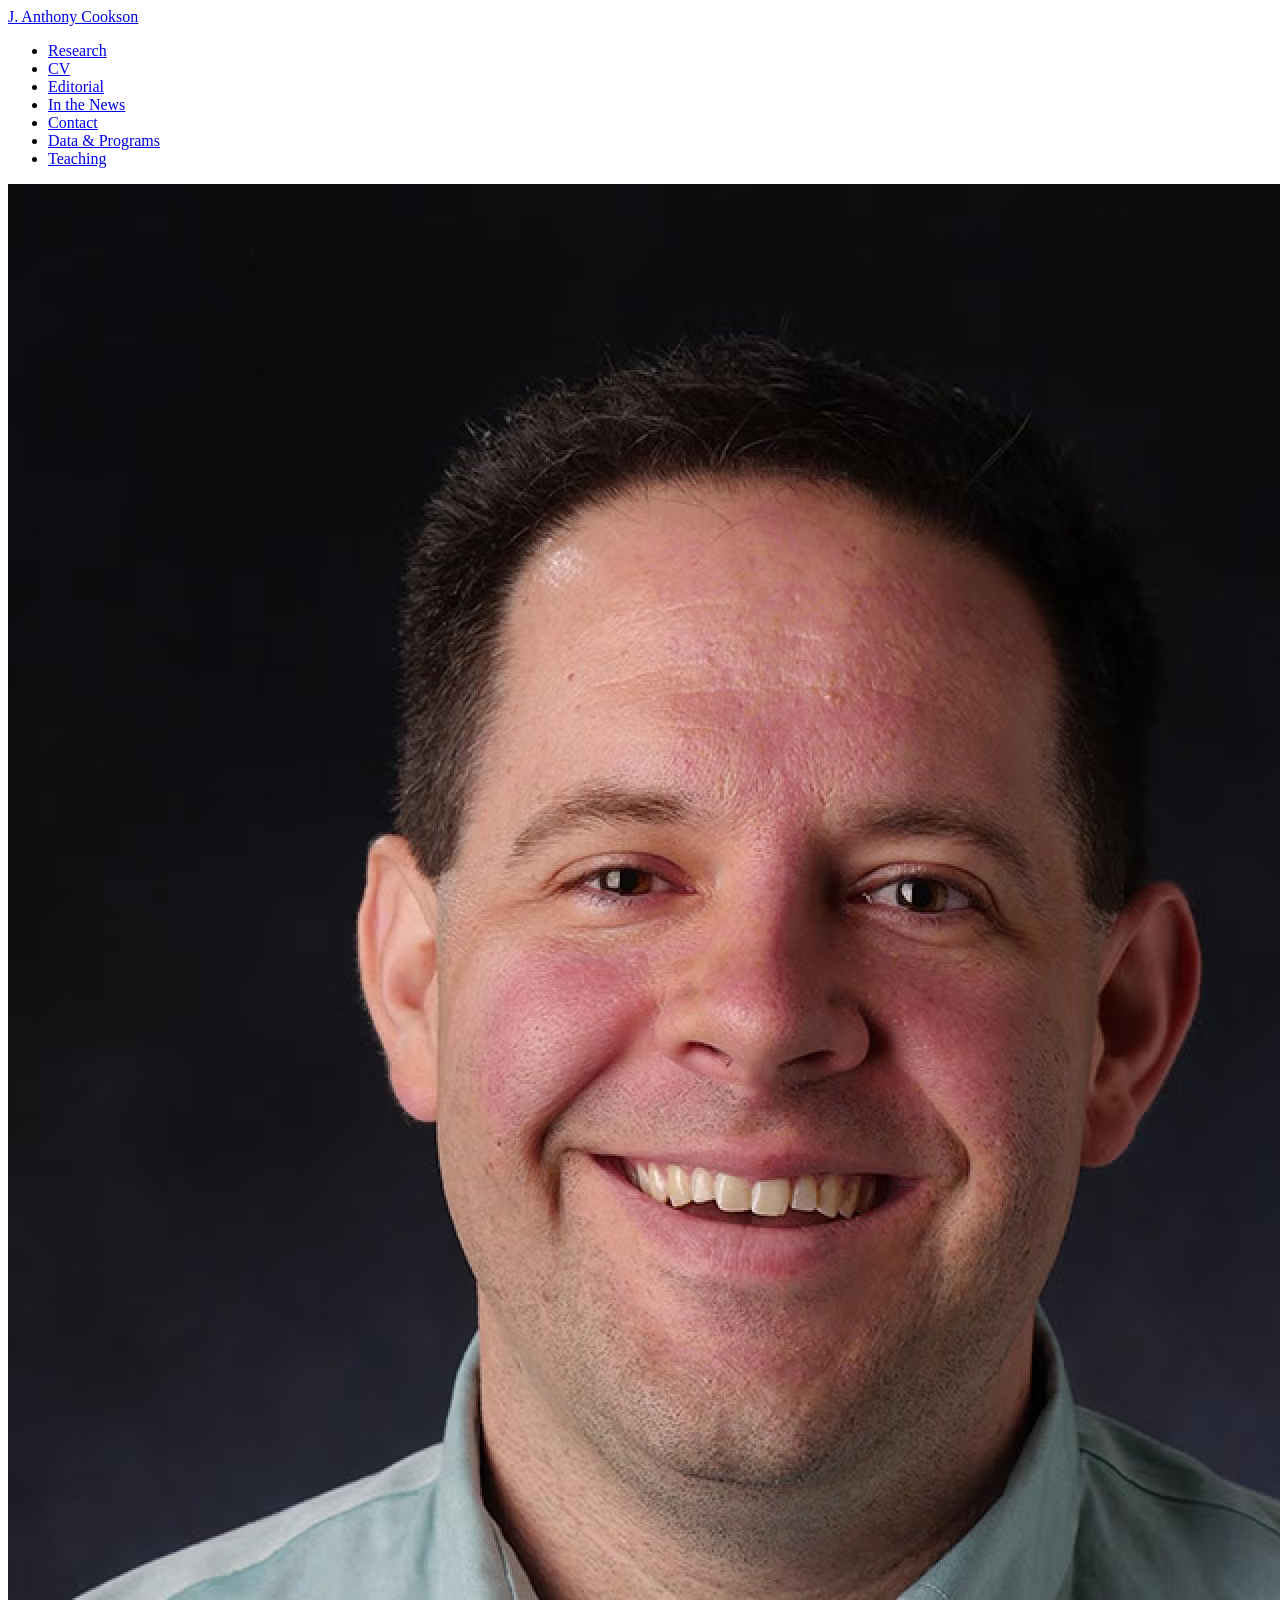
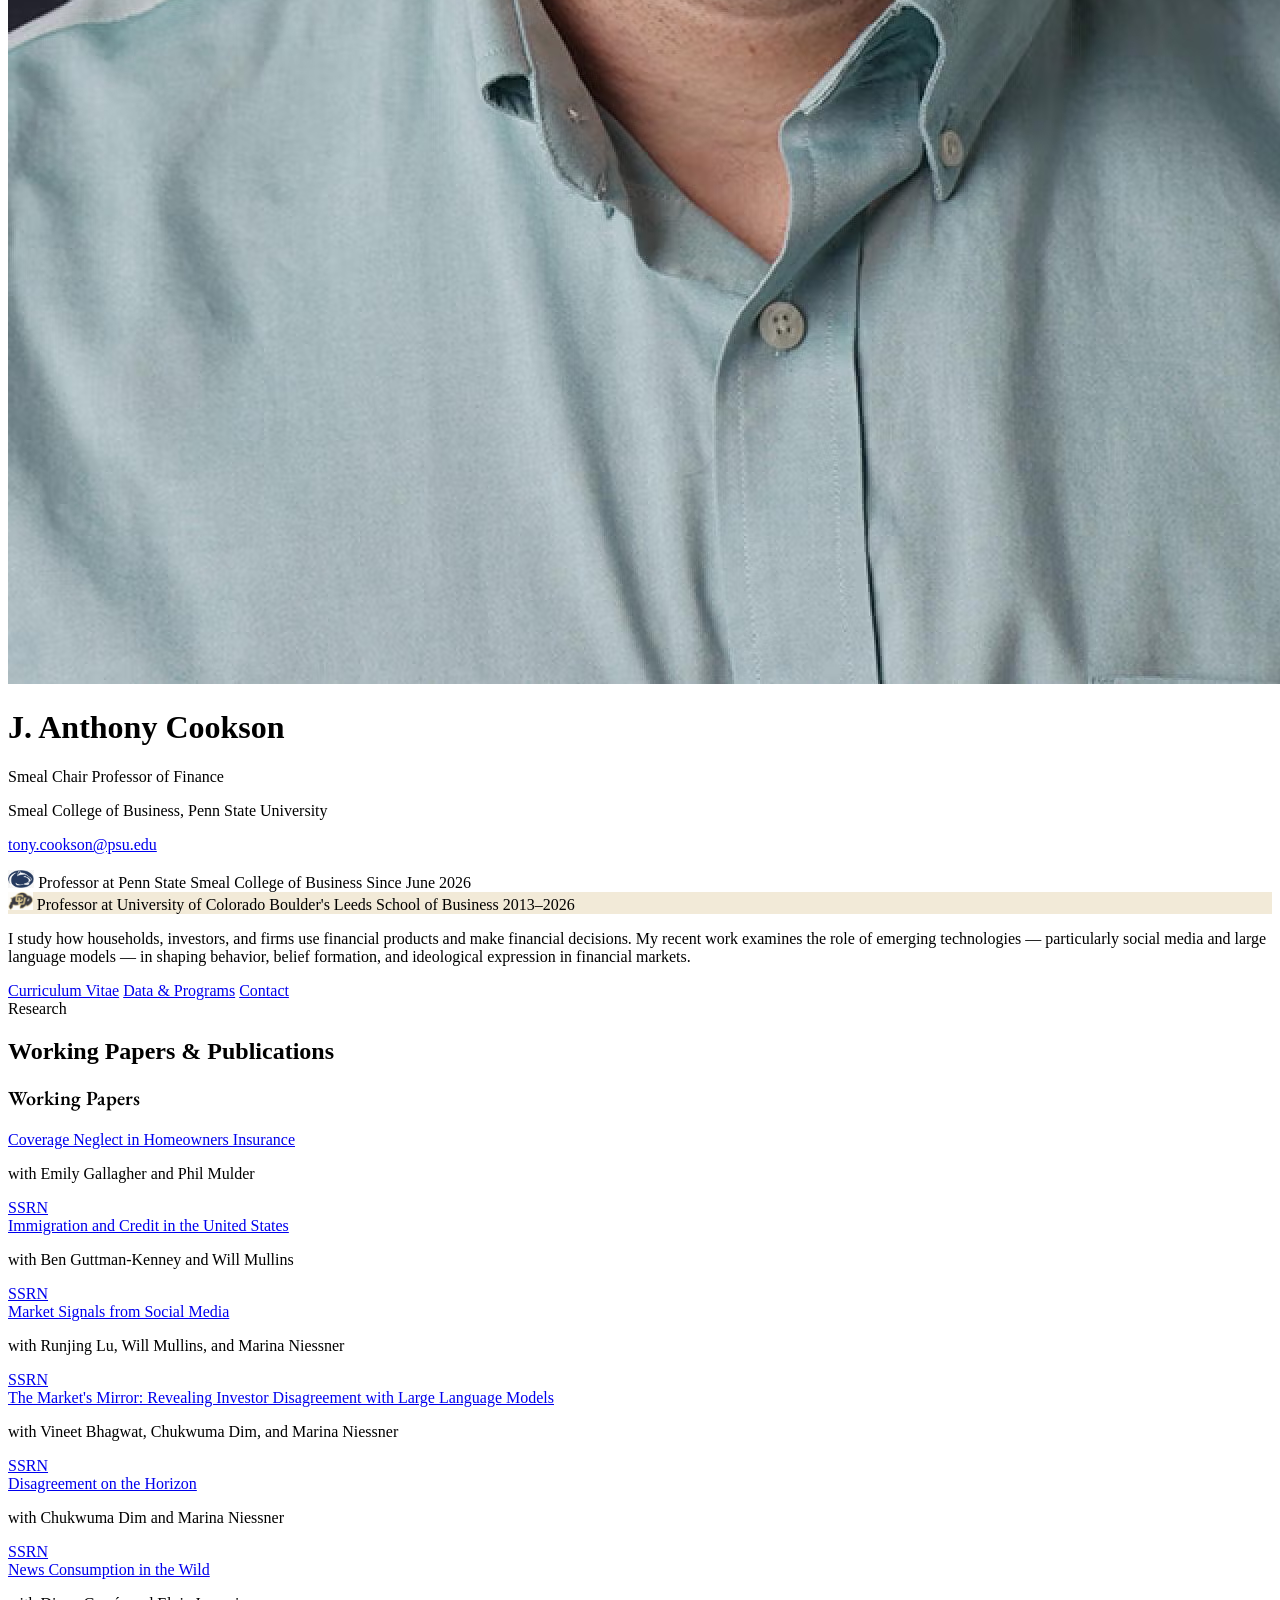
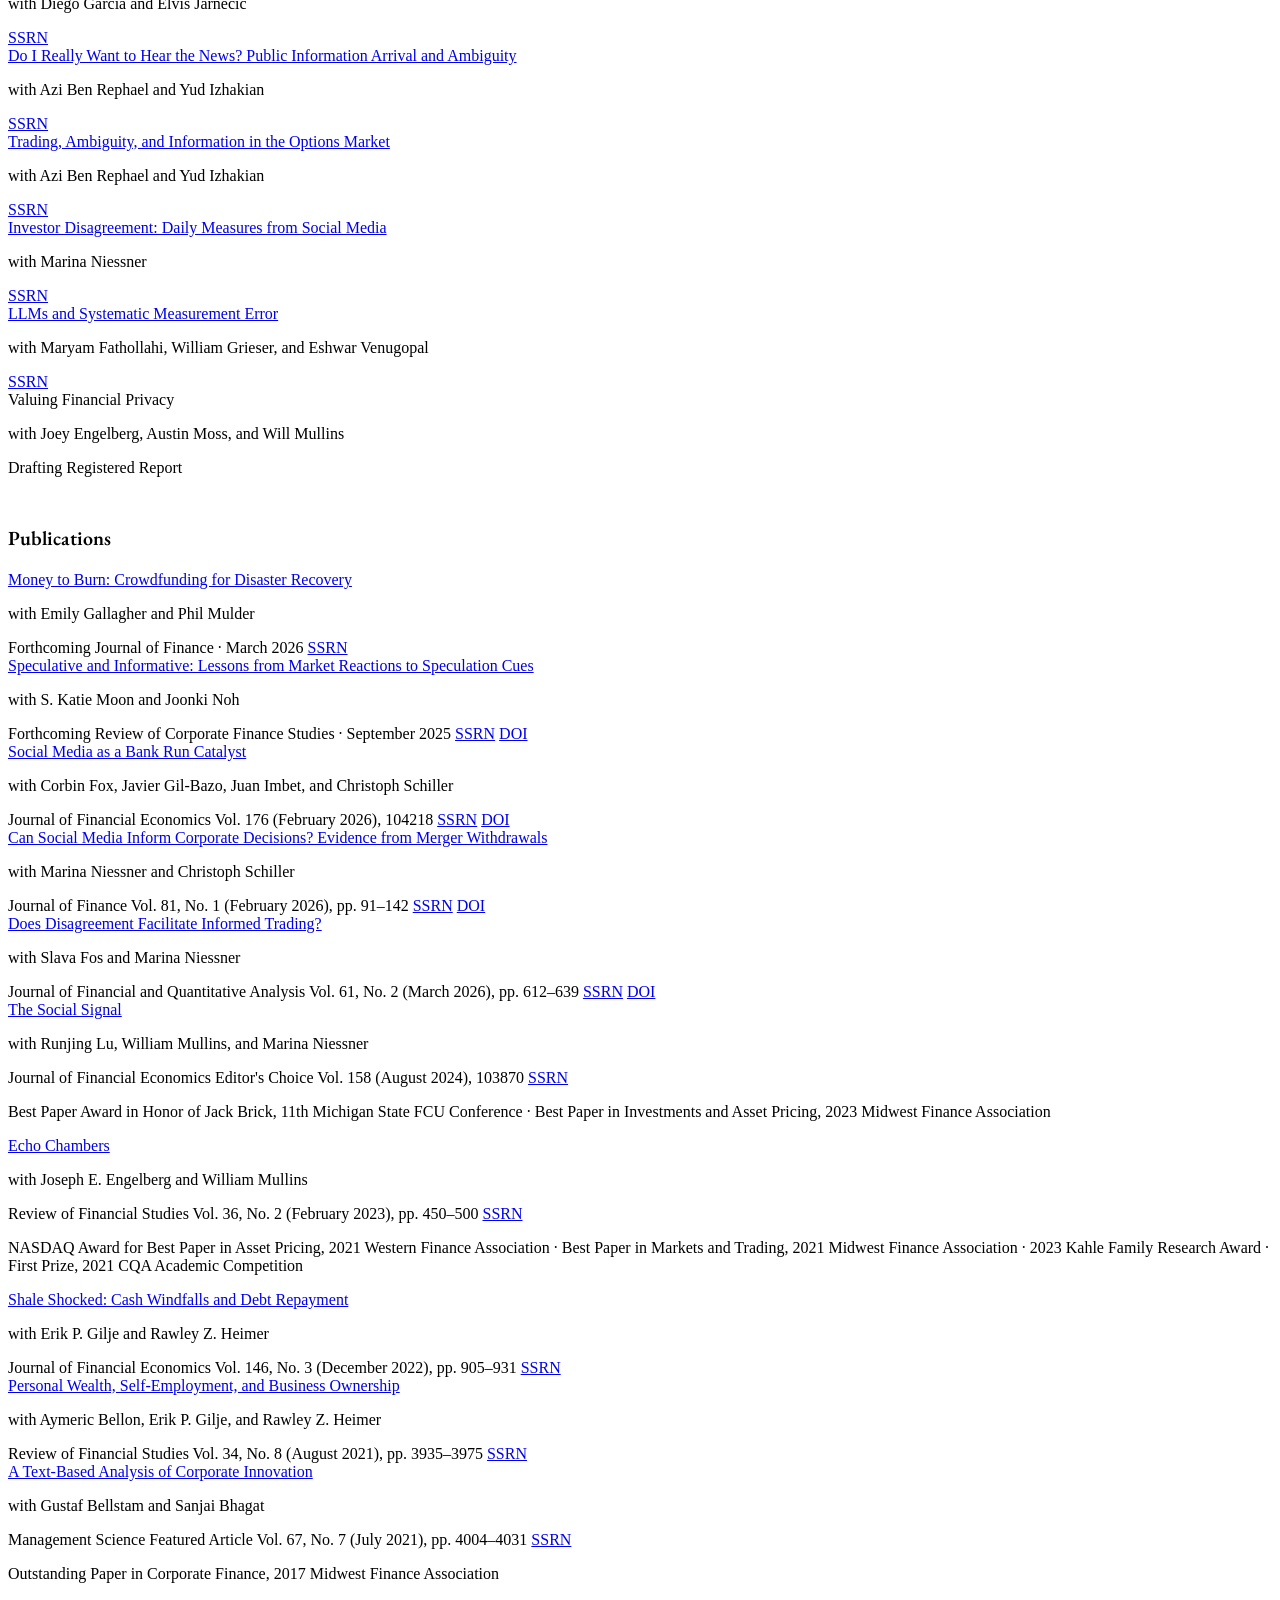
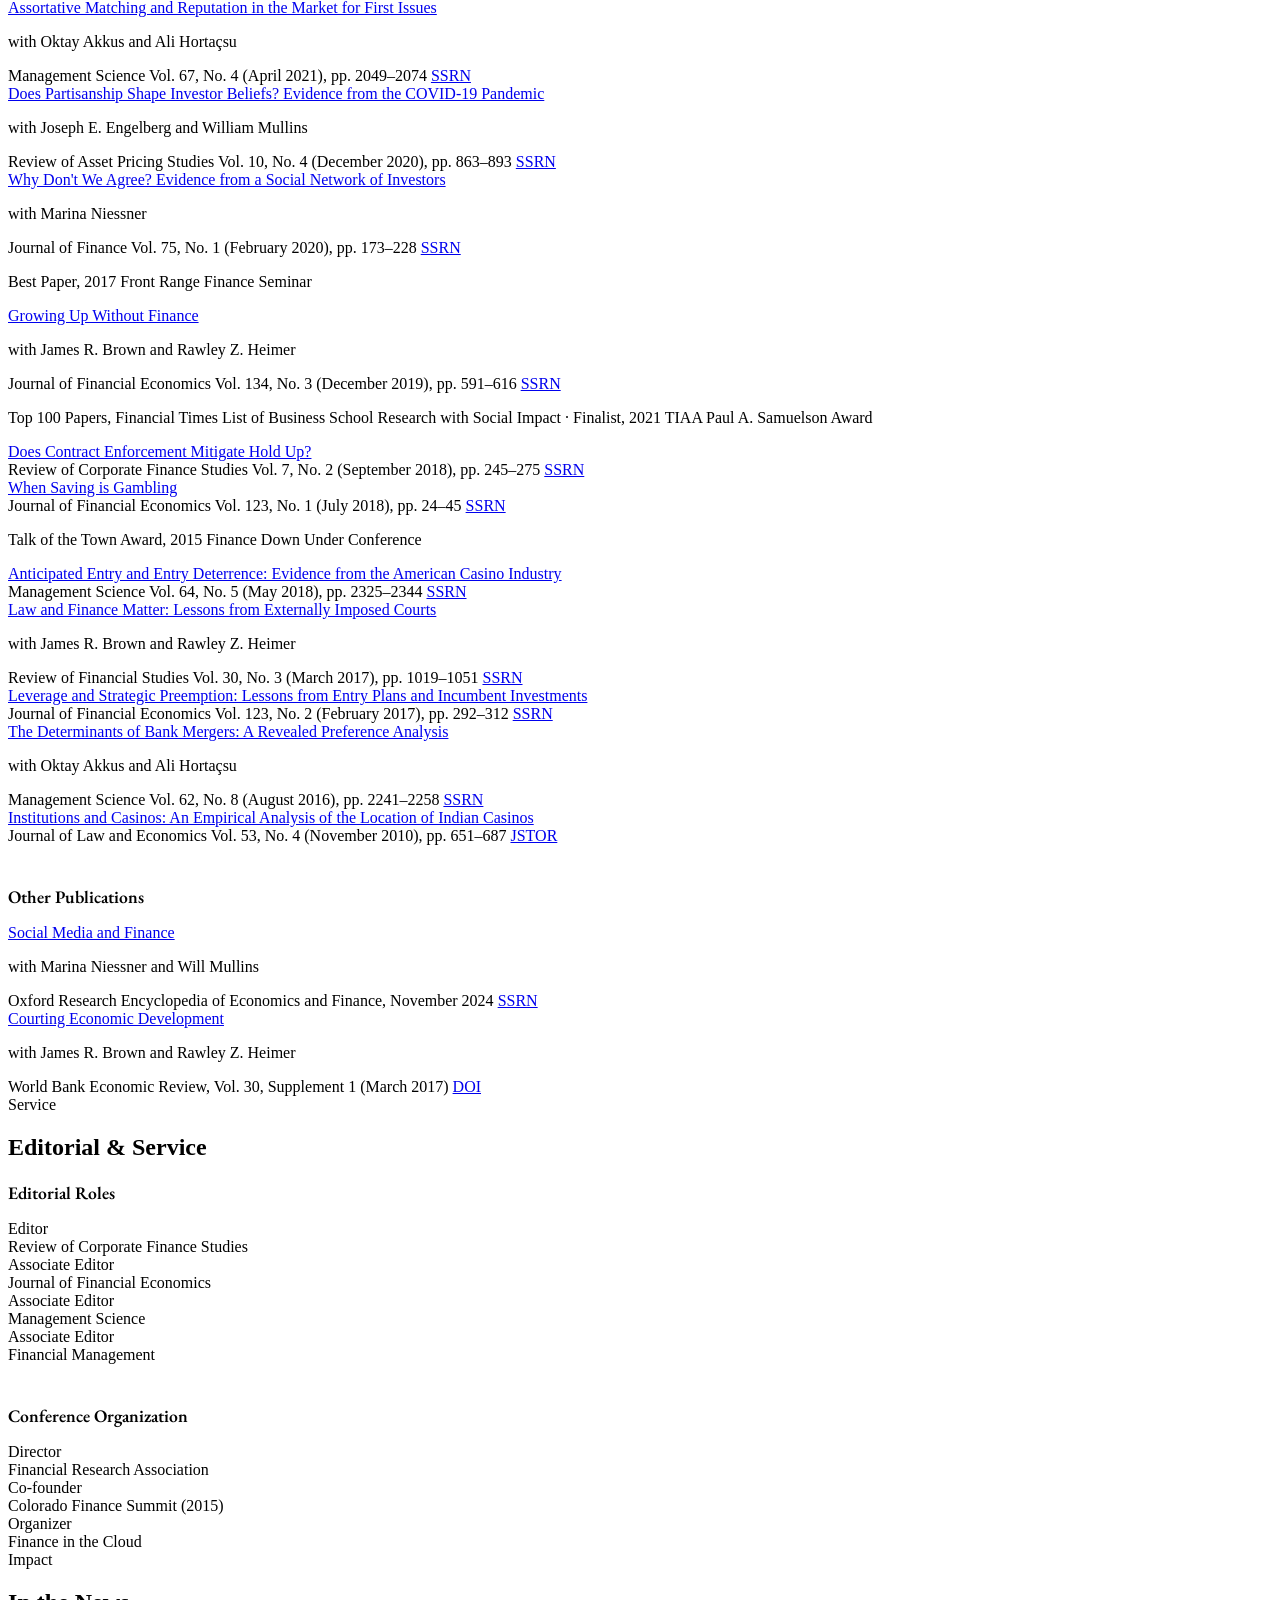
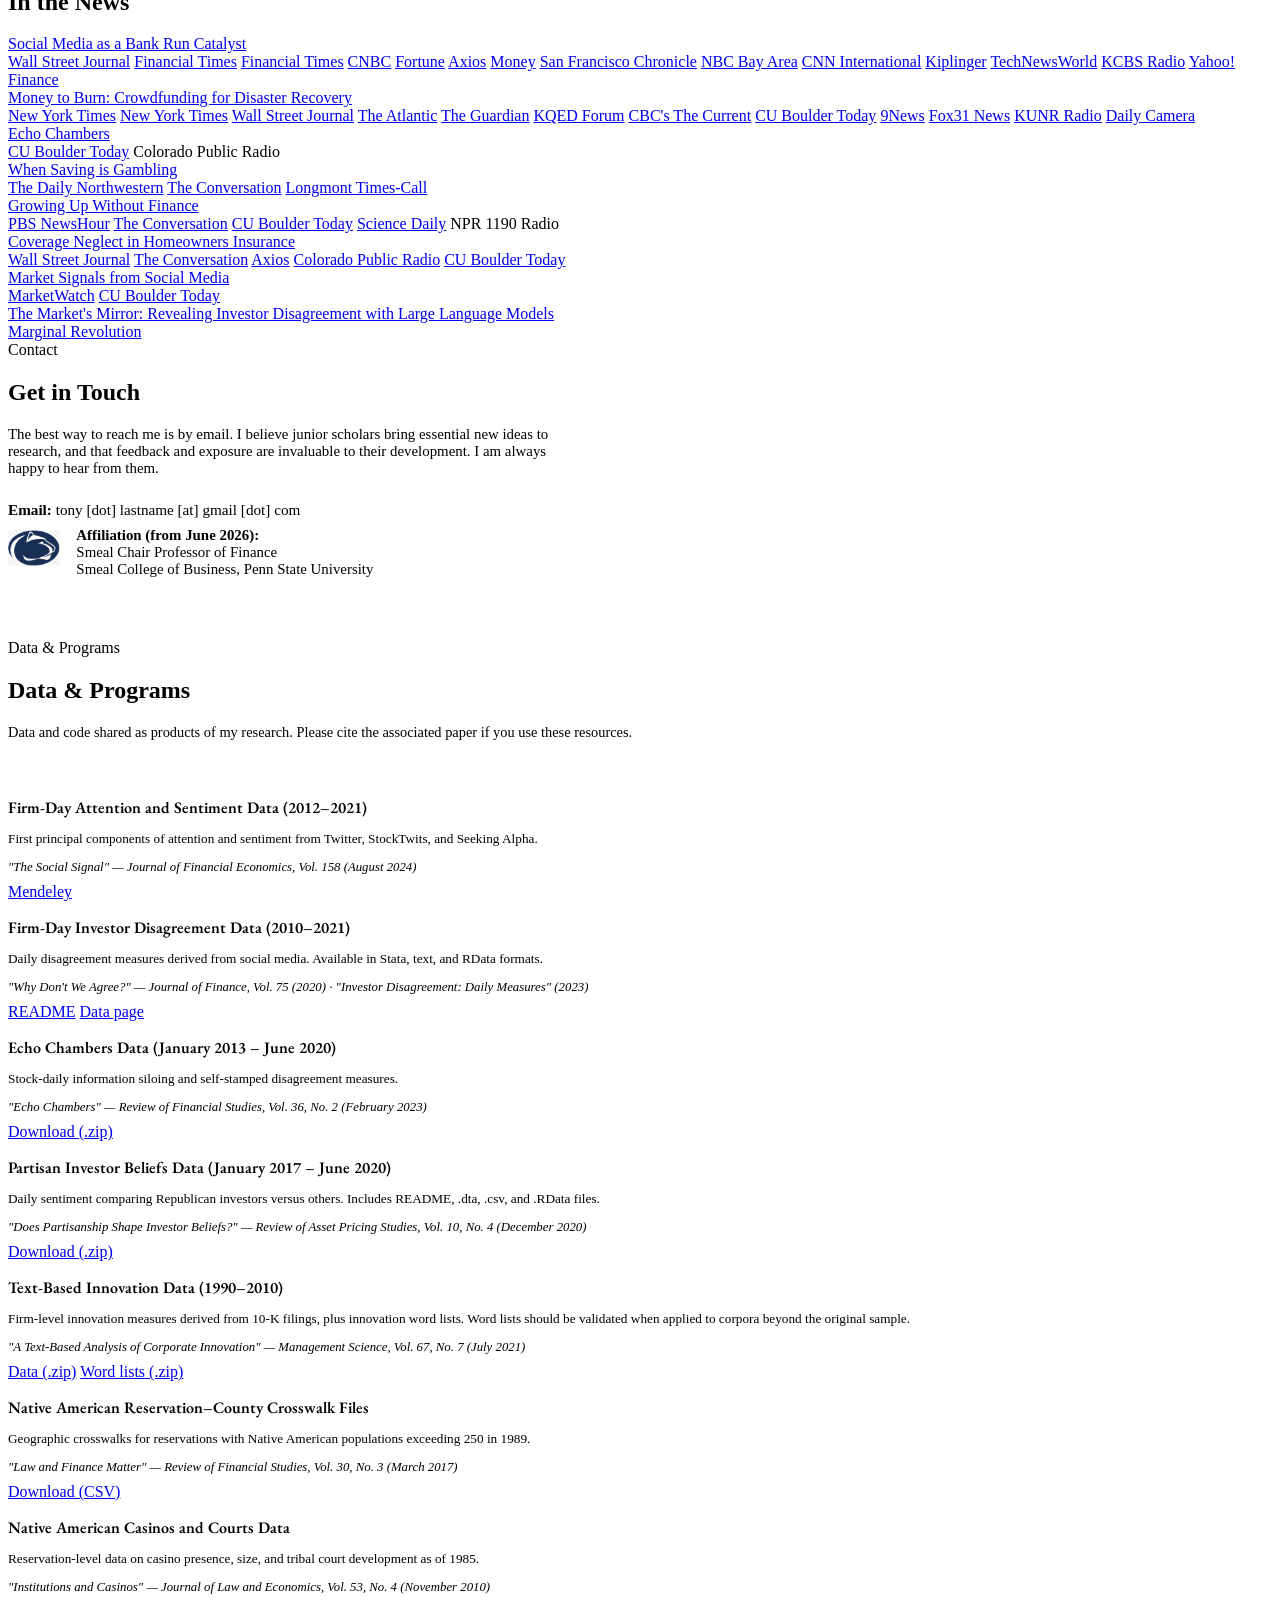
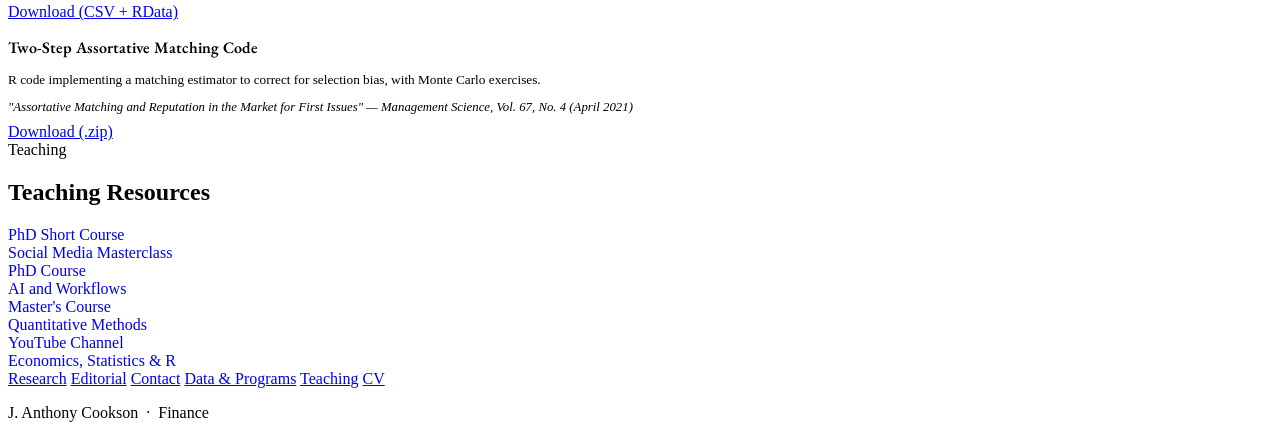
==== commit e9bac97f: "Updating website CV" ====
--- a/index.html
+++ b/index.html
@@ -7,322 +7,7 @@
   <link rel="preconnect" href="https://fonts.googleapis.com" />
   <link rel="preconnect" href="https://fonts.gstatic.com" crossorigin />
   <link href="https://fonts.googleapis.com/css2?family=EB+Garamond:ital,wght@0,400;0,500;0,600;1,400;1,500&family=Inter:wght@300;400;500;600&display=swap" rel="stylesheet" />
-  <style>
-    *, *::before, *::after { box-sizing: border-box; margin: 0; padding: 0; }
-
-    :root {
-      --navy:        #1a3366;
-      --navy-light:  #254e8a;
-      --gold:        #8b6914;
-      --gold-light:  #b08a28;
-      --cream:       #faf9f6;
-      --white:       #ffffff;
-      --text:        #1e1e1e;
-      --muted:       #636363;
-      --border:      #dedad3;
-      --card-bg:     #ffffff;
-      --section-alt: #f4f2ee;
-    }
-
-    html { scroll-behavior: smooth; }
-    body {
-      font-family: 'Inter', sans-serif;
-      font-size: 15.5px;
-      color: var(--text);
-      background: var(--cream);
-      line-height: 1.7;
-    }
-
-    /* ─── NAV ─── */
-    nav {
-      position: sticky; top: 0; z-index: 100;
-      background: var(--navy);
-      display: flex; align-items: center; justify-content: space-between;
-      padding: 0 2.5rem; height: 52px;
-      box-shadow: 0 2px 12px rgba(0,0,0,0.18);
-    }
-    .nav-name {
-      font-family: 'EB Garamond', serif;
-      font-size: 1.05rem; font-weight: 500;
-      color: rgba(255,255,255,0.92); letter-spacing: 0.02em;
-      text-decoration: none;
-    }
-    nav ul { list-style: none; display: flex; gap: 2rem; }
-    nav ul a {
-      color: rgba(255,255,255,0.72); text-decoration: none;
-      font-size: 0.8rem; font-weight: 500;
-      letter-spacing: 0.07em; text-transform: uppercase;
-      transition: color 0.18s;
-    }
-    nav ul a:hover { color: #d4a843; }
-    @media (max-width: 600px) { nav ul { display: none; } }
-
-    /* ─── HERO ─── */
-    .hero {
-      background: #0f1e38;
-      border-bottom: 1px solid #1e3560;
-      padding: 4rem 2.5rem 3.5rem;
-    }
-    .hero .hero-info h1 { color: #ffffff; }
-    .hero .hero-title   { color: rgba(255,255,255,0.58); }
-    .hero .hero-affil   { color: rgba(255,255,255,0.82); }
-    .hero .hero-email   { color: var(--gold-light); }
-    .hero .hero-bio     { color: rgba(255,255,255,0.70); }
-    .hero .transition-note {
-      background: rgba(255,255,255,0.07);
-      border-color: rgba(255,255,255,0.18);
-      color: rgba(255,255,255,0.85);
-    }
-    .hero .hero-photo {
-      box-shadow: 0 4px 24px rgba(0,0,0,0.45);
-    }
-    .hero .hero-link-primary {
-      background: var(--gold-light); color: #ffffff;
-    }
-    .hero .hero-link-primary:hover { background: var(--gold); }
-    .hero .hero-link-secondary {
-      border-color: rgba(255,255,255,0.45);
-      color: rgba(255,255,255,0.82);
-      background: transparent;
-    }
-    .hero .hero-link-secondary:hover {
-      background: rgba(255,255,255,0.12);
-      color: #ffffff;
-    }
-    .hero-inner {
-      max-width: 960px; margin: 0 auto;
-      display: grid; grid-template-columns: 200px 1fr;
-      gap: 3rem; align-items: start;
-    }
-    @media (max-width: 680px) {
-      .hero-inner { grid-template-columns: 1fr; }
-      .hero-photo { margin: 0 auto; }
-    }
-    .hero-photo {
-      width: 180px; height: 220px;
-      border-radius: 3px;
-      object-fit: cover; object-position: top center;
-      box-shadow: 0 4px 20px rgba(26,51,102,0.15);
-    }
-    .hero-info h1 {
-      font-family: 'EB Garamond', serif;
-      font-size: 2.4rem; font-weight: 600;
-      color: var(--navy); line-height: 1.15;
-      letter-spacing: -0.01em; margin-bottom: 0.35rem;
-    }
-    .hero-title {
-      font-size: 0.92rem; color: var(--muted);
-      margin-bottom: 0.15rem;
-    }
-    .hero-affil {
-      font-size: 0.92rem; font-weight: 500;
-      color: var(--navy); margin-bottom: 0.4rem;
-    }
-    .hero-email {
-      font-size: 0.95rem; font-weight: 600;
-      color: var(--gold-light); margin-bottom: 1.5rem;
-    }
-    .hero-email a { color: inherit; text-decoration: none; }
-    .hero-email a:hover { text-decoration: underline; }
-    .transition-note {
-      display: inline-flex; align-items: center; gap: 0.5rem;
-      background: #f0f4ff;
-      border: 1px solid #c5d0f0;
-      border-radius: 3px;
-      padding: 0.45rem 0.85rem;
-      font-size: 0.8rem; color: var(--navy);
-      margin-bottom: 1.5rem;
-    }
-    .transition-note .dot {
-      width: 7px; height: 7px; border-radius: 50%;
-      background: var(--gold-light); flex-shrink: 0;
-    }
-    .hero-bio {
-      font-size: 0.93rem; color: #3a3a3a;
-      line-height: 1.75; margin-bottom: 1.5rem;
-      max-width: 620px;
-    }
-    .hero-links { display: flex; gap: 0.75rem; flex-wrap: wrap; }
-    .hero-link {
-      display: inline-block;
-      padding: 0.45rem 1.1rem;
-      border-radius: 3px;
-      font-size: 0.8rem; font-weight: 600;
-      letter-spacing: 0.04em; text-decoration: none;
-      transition: all 0.18s;
-    }
-    .hero-link-primary {
-      background: var(--navy); color: var(--white);
-    }
-    .hero-link-primary:hover { background: var(--navy-light); }
-    .hero-link-secondary {
-      background: transparent; color: var(--navy);
-      border: 1.5px solid var(--navy);
-    }
-    .hero-link-secondary:hover { background: var(--navy); color: var(--white); }
-
-    /* ─── SECTION SHELL ─── */
-    section { padding: 4.5rem 2.5rem; }
-    section.alt { background: var(--section-alt); }
-    .container { max-width: 960px; margin: 0 auto; }
-
-    .section-label {
-      font-size: 0.68rem; font-weight: 700;
-      letter-spacing: 0.14em; text-transform: uppercase;
-      color: var(--gold); margin-bottom: 0.4rem;
-    }
-    h2 {
-      font-family: 'EB Garamond', serif;
-      font-size: 1.9rem; font-weight: 600;
-      color: var(--navy); line-height: 1.2;
-      margin-bottom: 0.3rem;
-    }
-    .rule {
-      width: 40px; height: 3px;
-      background: var(--gold); border-radius: 2px;
-      margin: 0.75rem 0 2rem;
-    }
-
-    /* ─── RESEARCH TABS ─── */
-    .tab-bar {
-      display: flex; gap: 0; margin-bottom: 2rem;
-      border-bottom: 2px solid var(--border);
-    }
-    .tab {
-      padding: 0.6rem 1.5rem;
-      font-size: 0.82rem; font-weight: 600;
-      letter-spacing: 0.04em; text-transform: uppercase;
-      color: var(--muted); cursor: pointer;
-      border-bottom: 2px solid transparent;
-      margin-bottom: -2px; transition: all 0.18s;
-      text-decoration: none;
-    }
-    .tab.active, .tab:hover {
-      color: var(--navy);
-      border-bottom-color: var(--navy);
-    }
-
-    /* ─── PAPER LIST ─── */
-    .paper-list { display: flex; flex-direction: column; gap: 0; }
-    .paper {
-      padding: 1.4rem 0;
-      border-bottom: 1px solid var(--border);
-    }
-    .paper:first-child { border-top: 1px solid var(--border); }
-    .paper-title {
-      font-family: 'EB Garamond', serif;
-      font-size: 1.08rem; font-weight: 600;
-      color: var(--navy); text-decoration: none;
-      line-height: 1.35; display: block;
-      margin-bottom: 0.3rem;
-      transition: color 0.15s;
-    }
-    .paper-title:hover { color: var(--gold); }
-    .paper-authors {
-      font-size: 0.83rem; color: var(--muted);
-      margin-bottom: 0.35rem;
-    }
-    .paper-meta { display: flex; align-items: center; gap: 0.5rem; flex-wrap: wrap; }
-    .badge {
-      display: inline-block;
-      font-size: 0.68rem; font-weight: 700;
-      letter-spacing: 0.06em; text-transform: uppercase;
-      padding: 0.18rem 0.55rem; border-radius: 2px;
-    }
-    .badge-review   { background: #fff8e6; color: #7a5800; border: 1px solid #e8d080; }
-    .badge-accepted { background: #e8f5e9; color: #2e6e34; border: 1px solid #a8d8ac; }
-    .badge-journal  { background: #eef2f8; color: var(--navy); border: 1px solid #c0ccdf; }
-    .badge-submitted { background: #f5f0ff; color: #4a2080; border: 1px solid #c8b0e8; }
-    .badge-honor     { background: #fff8e6; color: #7a5800; border: 1px solid #d4a843; }
-    .paper-awards {
-      font-size: 0.78rem; color: var(--gold);
-      margin-top: 0.45rem; line-height: 1.5;
-    }
-    .paper-venue {
-      font-size: 0.82rem; color: var(--muted);
-      font-style: italic;
-    }
-    .ssrn-link {
-      font-size: 0.75rem; font-weight: 600;
-      color: var(--gold); text-decoration: none;
-      letter-spacing: 0.04em;
-      border: 1px solid var(--gold);
-      border-radius: 2px;
-      padding: 0.12rem 0.45rem;
-      transition: all 0.15s;
-    }
-    .ssrn-link:hover { background: var(--gold); color: var(--white); }
-
-    /* ─── EDITORIAL ─── */
-    .editorial-grid {
-      display: grid;
-      grid-template-columns: 1fr 1fr;
-      gap: 0.85rem;
-      margin-top: 0.5rem;
-    }
-    @media (max-width: 600px) { .editorial-grid { grid-template-columns: 1fr; } }
-    .ed-card {
-      background: var(--white);
-      border: 1px solid var(--border);
-      border-left: 3px solid var(--gold);
-      border-radius: 3px;
-      padding: 0.85rem 1.1rem;
-    }
-    .ed-card .role {
-      font-size: 0.78rem; font-weight: 700;
-      letter-spacing: 0.05em; text-transform: uppercase;
-      color: var(--gold); margin-bottom: 0.2rem;
-    }
-    .ed-card .journal {
-      font-size: 0.92rem; font-weight: 500;
-      color: var(--navy);
-    }
-
-    /* ─── IN THE NEWS ─── */
-    .news-list { display: flex; flex-direction: column; gap: 0; }
-    .news-paper-row {
-      padding: 1.4rem 0;
-      border-bottom: 1px solid var(--border);
-    }
-    .news-paper-row:first-child { border-top: 1px solid var(--border); }
-    .news-paper-title {
-      font-family: 'EB Garamond', serif;
-      font-size: 1.05rem; font-weight: 600;
-      color: var(--navy); text-decoration: none;
-      display: block; margin-bottom: 0.65rem;
-      line-height: 1.35; transition: color 0.15s;
-    }
-    .news-paper-title:hover { color: var(--gold); }
-    .news-outlets { display: flex; flex-wrap: wrap; gap: 0.4rem; }
-    .outlet-link {
-      font-size: 0.74rem; font-weight: 500;
-      color: var(--muted); text-decoration: none;
-      border: 1px solid var(--border);
-      border-radius: 2px; background: var(--white);
-      padding: 0.18rem 0.55rem;
-      transition: all 0.15s;
-    }
-    .outlet-link:hover { color: var(--navy); border-color: var(--navy); }
-
-    /* ─── FOOTER ─── */
-    footer {
-      background: var(--navy);
-      color: rgba(255,255,255,0.55);
-      padding: 2.5rem 2.5rem;
-      text-align: center;
-      font-size: 0.8rem;
-    }
-    footer a { color: #d4a843; text-decoration: none; }
-    footer .footer-top {
-      display: flex; justify-content: center;
-      gap: 2rem; flex-wrap: wrap;
-      margin-bottom: 1.25rem;
-    }
-    footer .footer-top a {
-      font-size: 0.8rem; font-weight: 500;
-      letter-spacing: 0.04em;
-    }
-  </style>
+  <link rel="stylesheet" href="styles.css" />
 </head>
 <body>
 
@@ -331,6 +16,7 @@
   <a class="nav-name" href="#">J. Anthony Cookson</a>
   <ul>
     <li><a href="#research">Research</a></li>
+    <li><a href="cv/">CV</a></li>
     <li><a href="#editorial">Editorial</a></li>
     <li><a href="#press">In the News</a></li>
     <li><a href="#contact">Contact</a></li>
@@ -366,8 +52,7 @@
       </p>
       <div class="hero-links">
         <a class="hero-link hero-link-primary"
-           href="https://www.colorado.edu/business/media/1273"
-           target="_blank" rel="noopener">Curriculum Vitae</a>
+           href="cv/">Curriculum Vitae</a>
         <a class="hero-link hero-link-secondary"
            href="#data-and-programs">Data &amp; Programs</a>
         <a class="hero-link hero-link-secondary" href="#contact">Contact</a>
@@ -1136,7 +821,7 @@
         Smeal College of Business, Penn State University
       </p>
     </div>
-    <a href="https://www.colorado.edu/business/media/1273"
+    <a href="cv/cookson-cv.pdf"
        target="_blank" rel="noopener"
        style="display:inline-block;background:var(--navy);color:white;
          padding:0.65rem 1.5rem;border-radius:3px;font-size:0.85rem;
@@ -1348,8 +1033,7 @@
     <a href="#contact">Contact</a>
     <a href="#data-and-programs">Data &amp; Programs</a>
     <a href="#teaching">Teaching</a>
-    <a href="https://www.colorado.edu/business/media/1273"
-       target="_blank" rel="noopener">CV</a>
+    <a href="cv/">CV</a>
   </div>
   <p>J. Anthony Cookson &nbsp;·&nbsp; Finance</p>
 </footer>
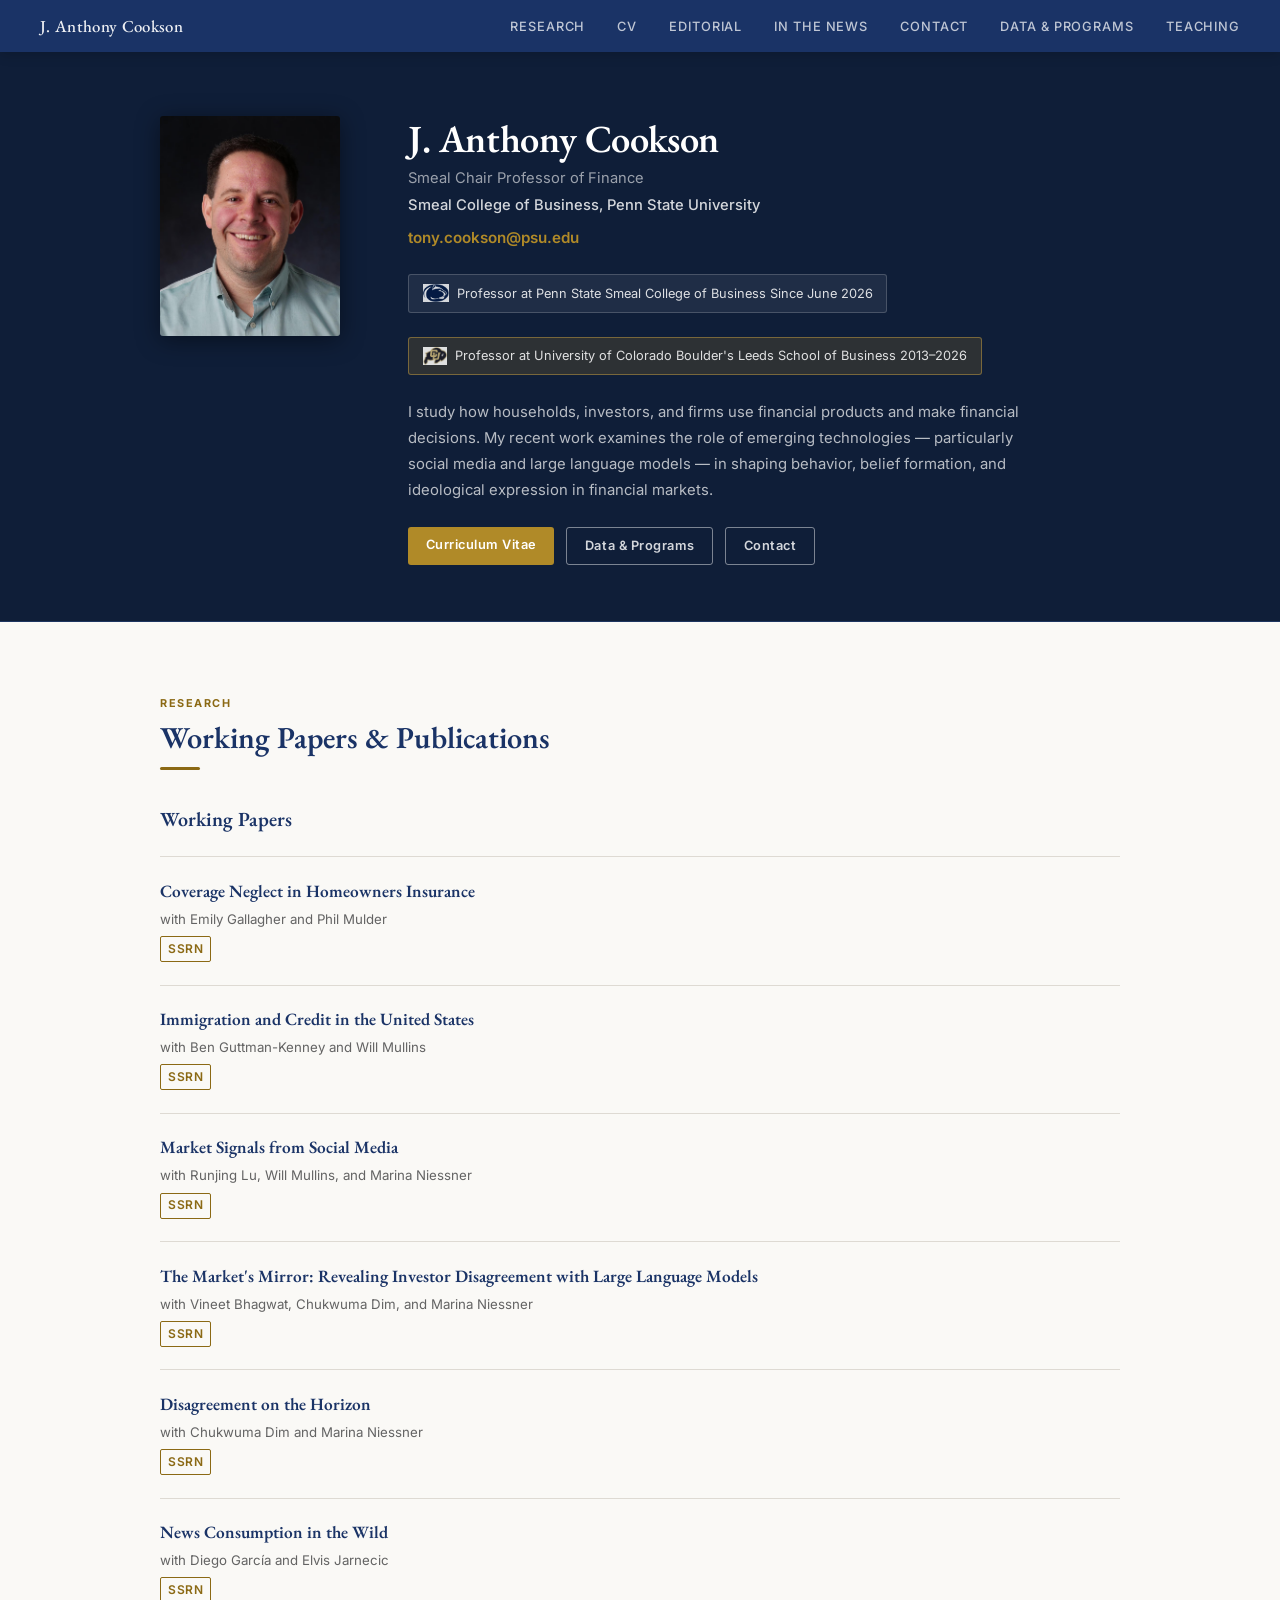
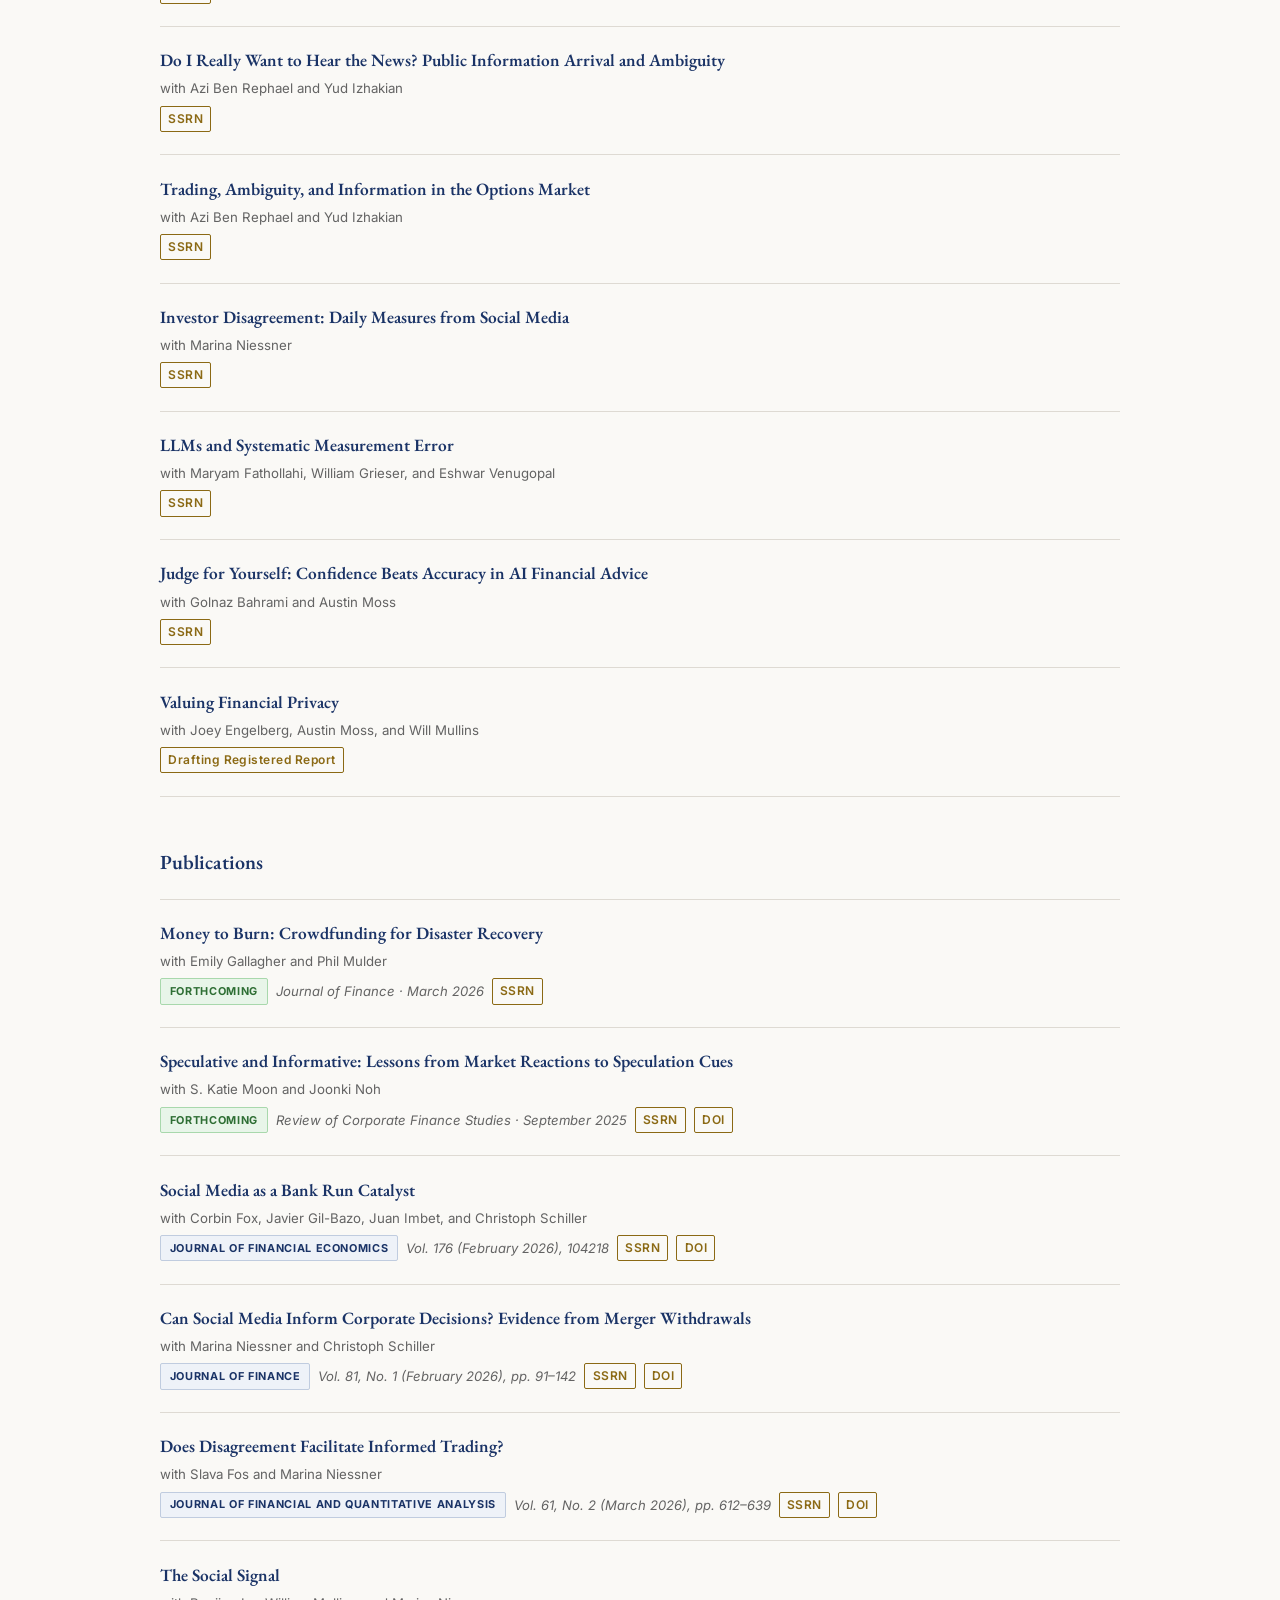
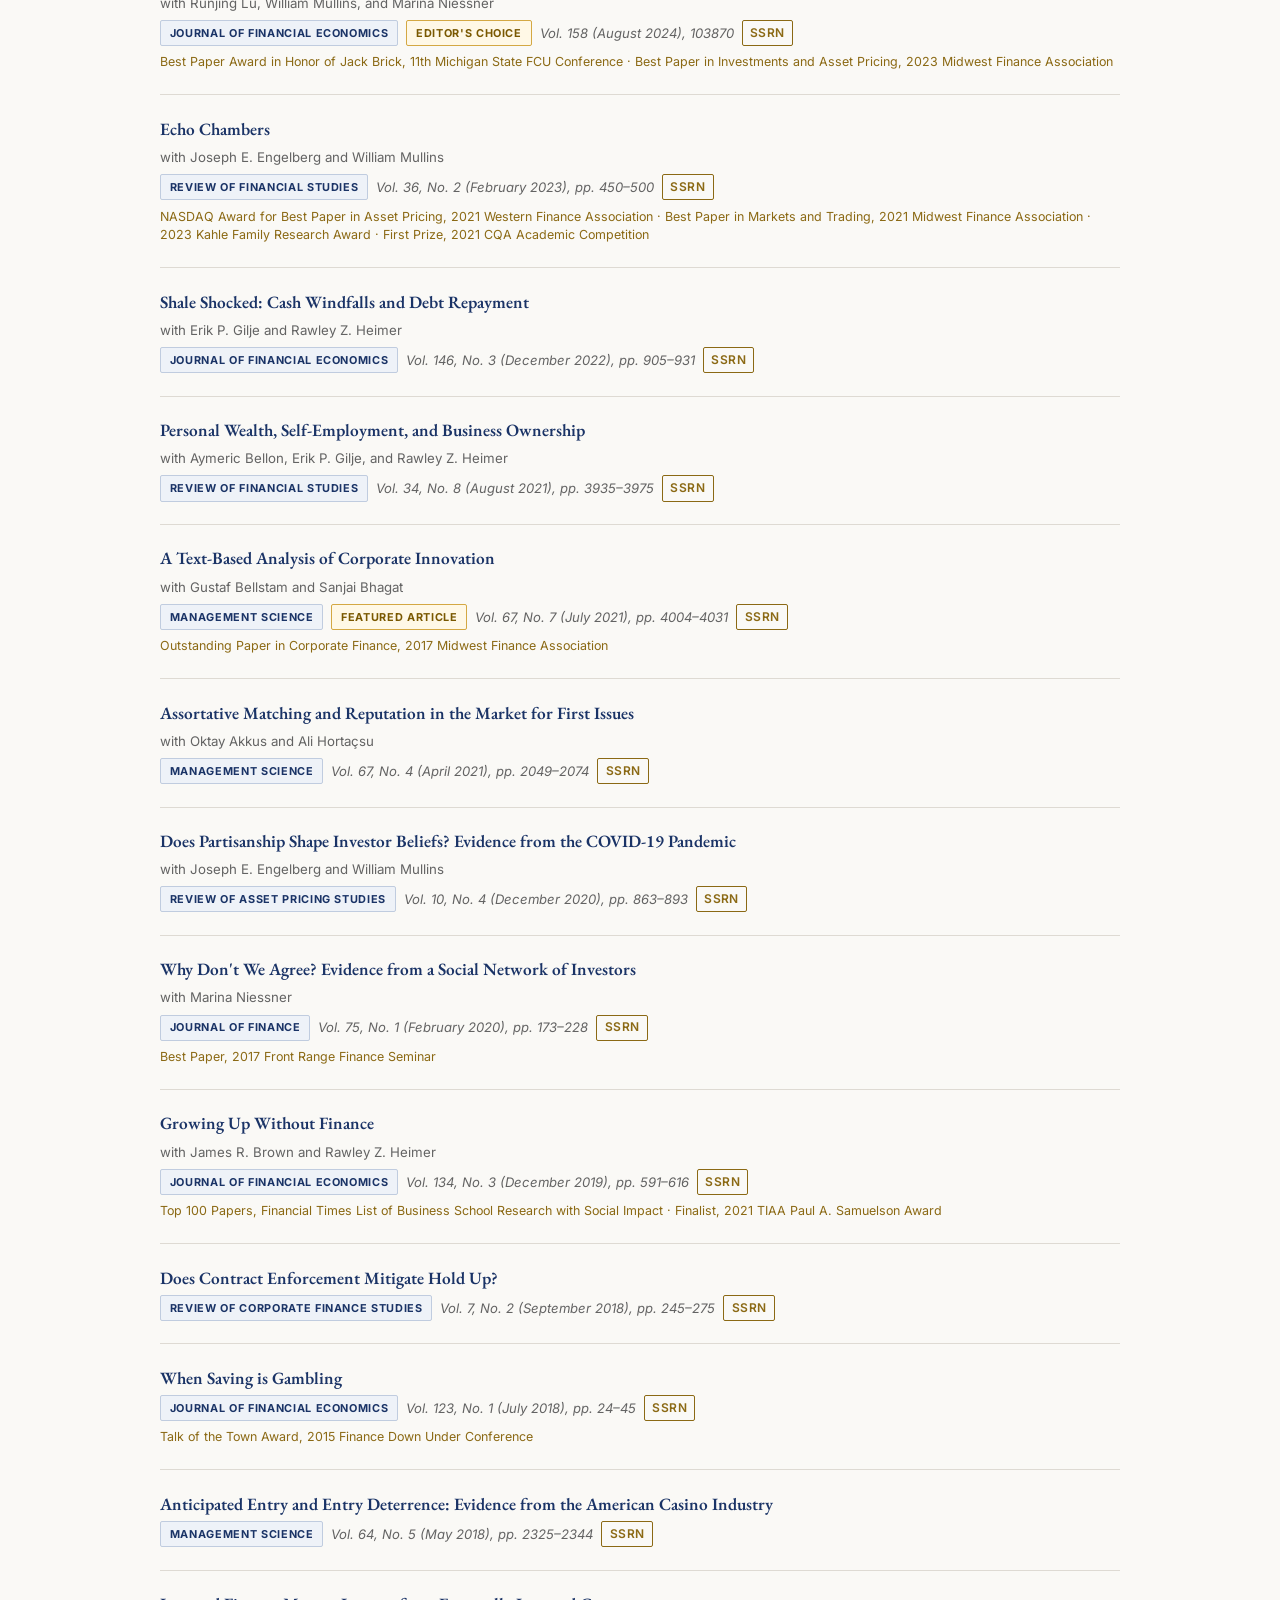
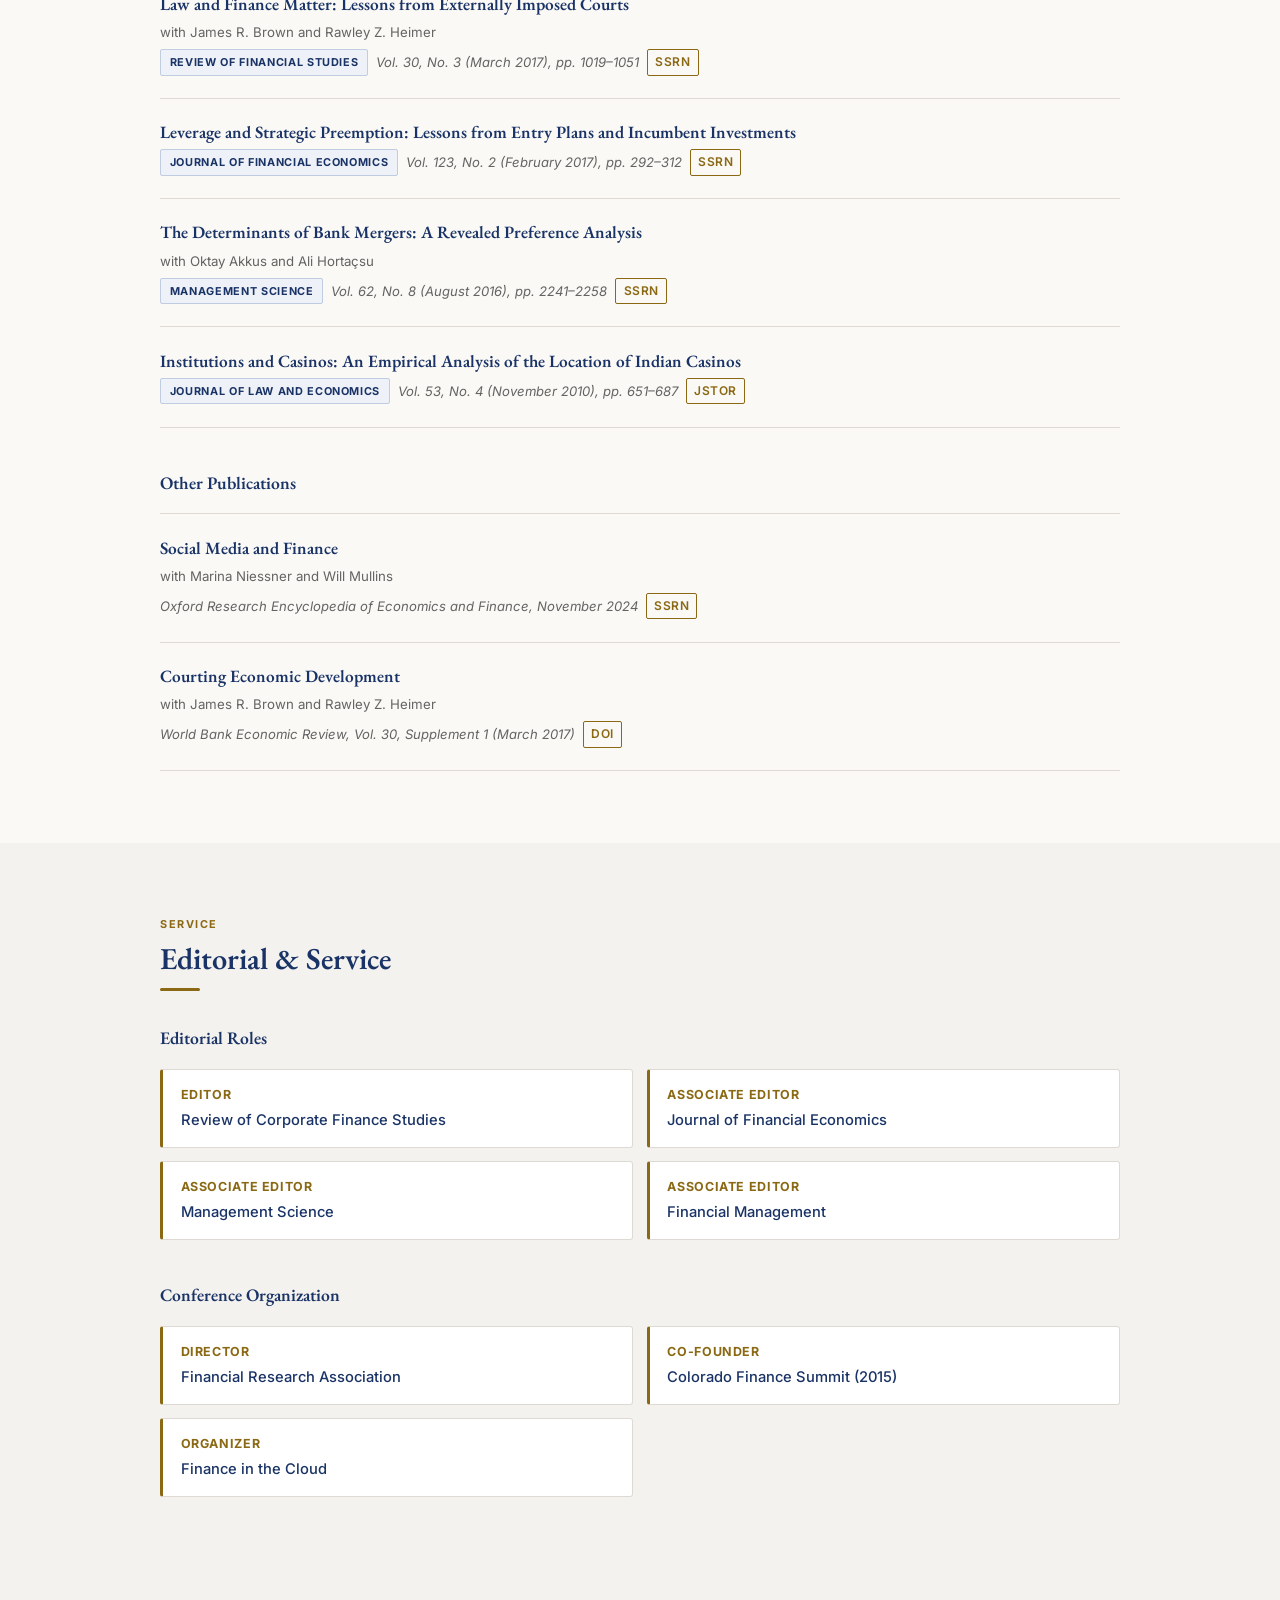
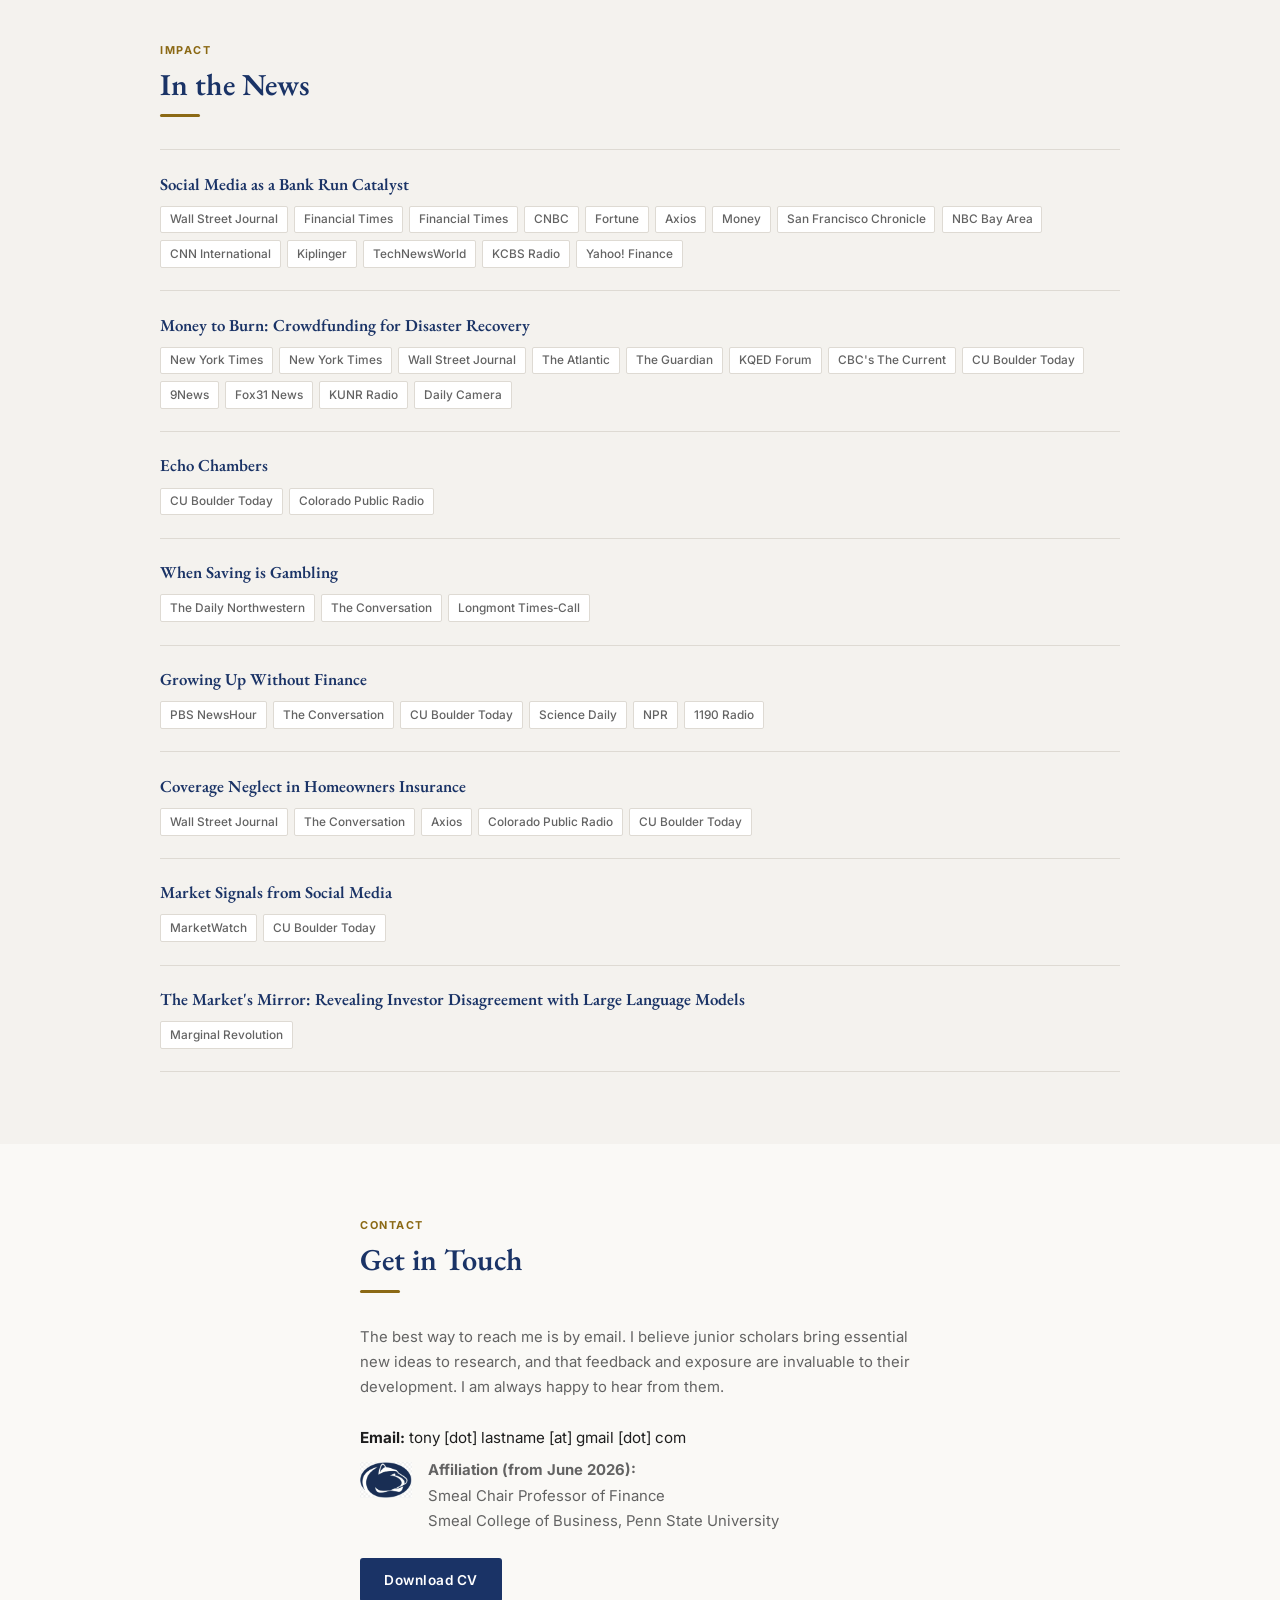
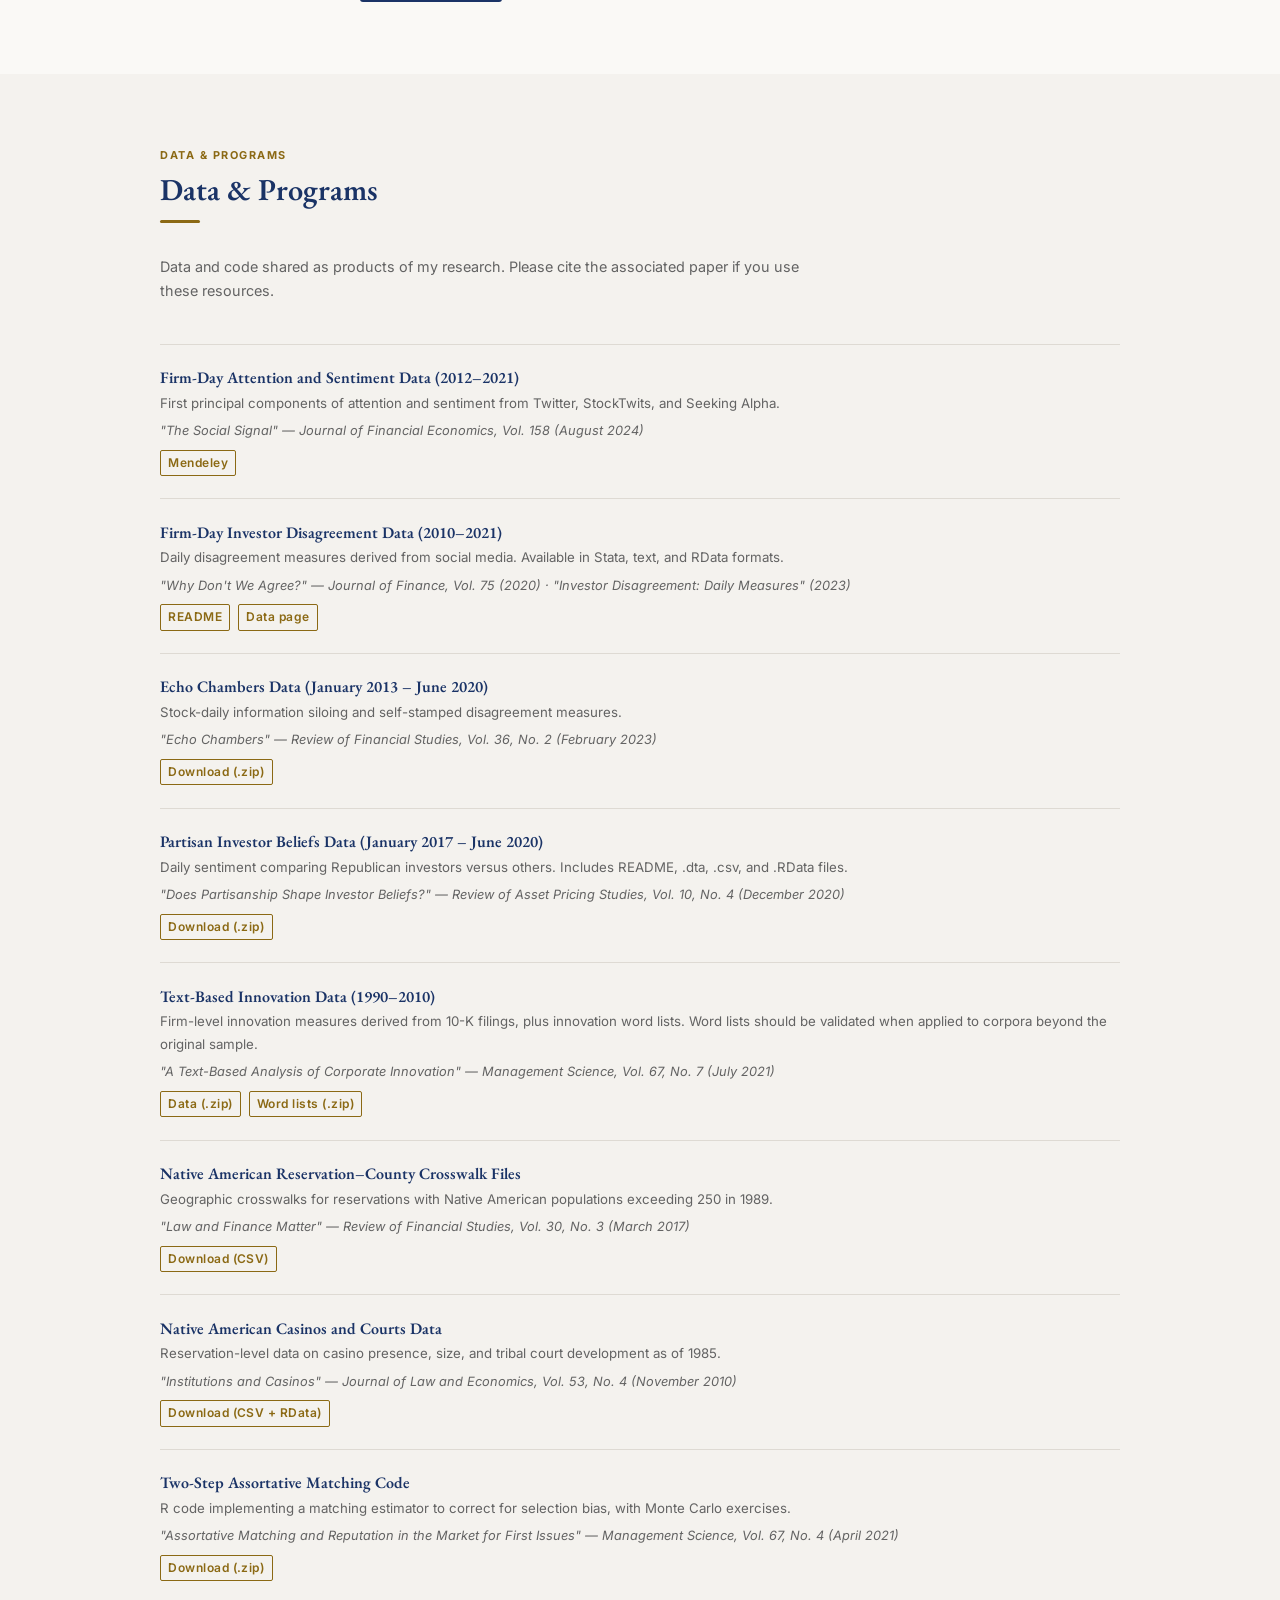
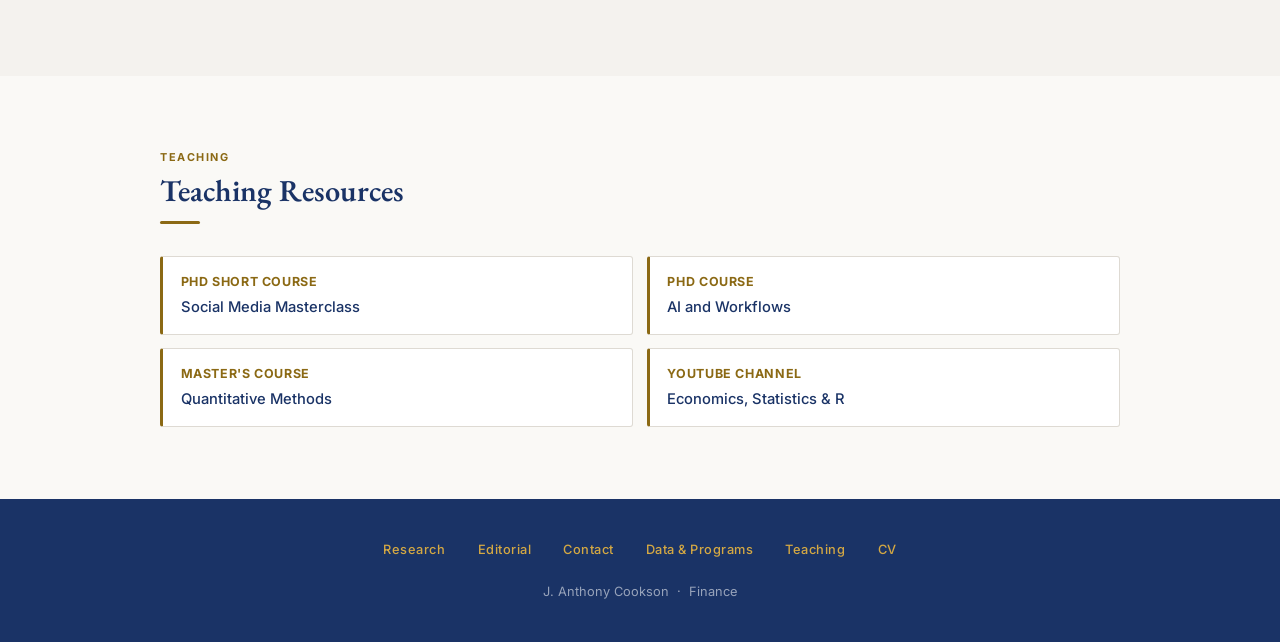
==== commit 07f15200: "updated website Oct15" ====
--- a/index.html
+++ b/index.html
@@ -210,6 +210,20 @@
           <div class="paper-meta">
             <a class="ssrn-link"
                href="https://papers.ssrn.com/sol3/papers.cfm?abstract_id=7177500"
+               target="_blank" rel="noopener">SSRN</a>
+          </div>
+        </div>
+
+        <div class="paper">
+          <a class="paper-title"
+             href="https://papers.ssrn.com/sol3/papers.cfm?abstract_id=7602338"
+             target="_blank" rel="noopener">
+            Judge for Yourself: Confidence Beats Accuracy in AI Financial Advice
+          </a>
+          <p class="paper-authors">with Golnaz Bahrami and Austin Moss</p>
+          <div class="paper-meta">
+            <a class="ssrn-link"
+               href="https://papers.ssrn.com/sol3/papers.cfm?abstract_id=7602338"
                target="_blank" rel="noopener">SSRN</a>
           </div>
         </div>
--- a/styles.css
+++ b/styles.css
@@ -0,0 +1,349 @@
+*, *::before, *::after { box-sizing: border-box; margin: 0; padding: 0; }
+
+:root {
+  --navy:        #1a3366;
+  --navy-light:  #254e8a;
+  --gold:        #8b6914;
+  --gold-light:  #b08a28;
+  --cream:       #faf9f6;
+  --white:       #ffffff;
+  --text:        #1e1e1e;
+  --muted:       #636363;
+  --border:      #dedad3;
+  --card-bg:     #ffffff;
+  --section-alt: #f4f2ee;
+}
+
+html { scroll-behavior: smooth; }
+body {
+  font-family: 'Inter', sans-serif;
+  font-size: 15.5px;
+  color: var(--text);
+  background: var(--cream);
+  line-height: 1.7;
+}
+
+/* ─── NAV ─── */
+nav {
+  position: sticky; top: 0; z-index: 100;
+  background: var(--navy);
+  display: flex; align-items: center; justify-content: space-between;
+  padding: 0 2.5rem; height: 52px;
+  box-shadow: 0 2px 12px rgba(0,0,0,0.18);
+}
+.nav-name {
+  font-family: 'EB Garamond', serif;
+  font-size: 1.05rem; font-weight: 500;
+  color: rgba(255,255,255,0.92); letter-spacing: 0.02em;
+  text-decoration: none;
+}
+nav ul { list-style: none; display: flex; gap: 2rem; }
+nav ul a {
+  color: rgba(255,255,255,0.72); text-decoration: none;
+  font-size: 0.8rem; font-weight: 500;
+  letter-spacing: 0.07em; text-transform: uppercase;
+  transition: color 0.18s;
+}
+nav ul a:hover { color: #d4a843; }
+@media (max-width: 600px) { nav ul { display: none; } }
+
+/* ─── HERO ─── */
+.hero {
+  background: #0f1e38;
+  border-bottom: 1px solid #1e3560;
+  padding: 4rem 2.5rem 3.5rem;
+}
+.hero .hero-info h1 { color: #ffffff; }
+.hero .hero-title   { color: rgba(255,255,255,0.58); }
+.hero .hero-affil   { color: rgba(255,255,255,0.82); }
+.hero .hero-email   { color: var(--gold-light); }
+.hero .hero-bio     { color: rgba(255,255,255,0.70); }
+.hero .transition-note {
+  background: rgba(255,255,255,0.07);
+  border-color: rgba(255,255,255,0.18);
+  color: rgba(255,255,255,0.85);
+}
+.hero .hero-photo {
+  box-shadow: 0 4px 24px rgba(0,0,0,0.45);
+}
+.hero .hero-link-primary {
+  background: var(--gold-light); color: #ffffff;
+}
+.hero .hero-link-primary:hover { background: var(--gold); }
+.hero .hero-link-secondary {
+  border-color: rgba(255,255,255,0.45);
+  color: rgba(255,255,255,0.82);
+  background: transparent;
+}
+.hero .hero-link-secondary:hover {
+  background: rgba(255,255,255,0.12);
+  color: #ffffff;
+}
+.hero-inner {
+  max-width: 960px; margin: 0 auto;
+  display: grid; grid-template-columns: 200px 1fr;
+  gap: 3rem; align-items: start;
+}
+@media (max-width: 680px) {
+  .hero-inner { grid-template-columns: 1fr; }
+  .hero-photo { margin: 0 auto; }
+}
+.hero-photo {
+  width: 180px; height: 220px;
+  border-radius: 3px;
+  object-fit: cover; object-position: top center;
+  box-shadow: 0 4px 20px rgba(26,51,102,0.15);
+}
+.hero-info h1 {
+  font-family: 'EB Garamond', serif;
+  font-size: 2.4rem; font-weight: 600;
+  color: var(--navy); line-height: 1.15;
+  letter-spacing: -0.01em; margin-bottom: 0.35rem;
+}
+.hero-title {
+  font-size: 0.92rem; color: var(--muted);
+  margin-bottom: 0.15rem;
+}
+.hero-affil {
+  font-size: 0.92rem; font-weight: 500;
+  color: var(--navy); margin-bottom: 0.4rem;
+}
+.hero-email {
+  font-size: 0.95rem; font-weight: 600;
+  color: var(--gold-light); margin-bottom: 1.5rem;
+}
+.hero-email a { color: inherit; text-decoration: none; }
+.hero-email a:hover { text-decoration: underline; }
+.transition-note {
+  display: inline-flex; align-items: center; gap: 0.5rem;
+  background: #f0f4ff;
+  border: 1px solid #c5d0f0;
+  border-radius: 3px;
+  padding: 0.45rem 0.85rem;
+  font-size: 0.8rem; color: var(--navy);
+  margin-bottom: 1.5rem;
+}
+.transition-note .dot {
+  width: 7px; height: 7px; border-radius: 50%;
+  background: var(--gold-light); flex-shrink: 0;
+}
+.hero-bio {
+  font-size: 0.93rem; color: #3a3a3a;
+  line-height: 1.75; margin-bottom: 1.5rem;
+  max-width: 620px;
+}
+.hero-links { display: flex; gap: 0.75rem; flex-wrap: wrap; }
+.hero-link {
+  display: inline-block;
+  padding: 0.45rem 1.1rem;
+  border-radius: 3px;
+  font-size: 0.8rem; font-weight: 600;
+  letter-spacing: 0.04em; text-decoration: none;
+  transition: all 0.18s;
+}
+.hero-link-primary {
+  background: var(--navy); color: var(--white);
+}
+.hero-link-primary:hover { background: var(--navy-light); }
+.hero-link-secondary {
+  background: transparent; color: var(--navy);
+  border: 1.5px solid var(--navy);
+}
+.hero-link-secondary:hover { background: var(--navy); color: var(--white); }
+
+/* ─── SECTION SHELL ─── */
+section { padding: 4.5rem 2.5rem; }
+section.alt { background: var(--section-alt); }
+.container { max-width: 960px; margin: 0 auto; }
+
+.section-label {
+  font-size: 0.68rem; font-weight: 700;
+  letter-spacing: 0.14em; text-transform: uppercase;
+  color: var(--gold); margin-bottom: 0.4rem;
+}
+h2 {
+  font-family: 'EB Garamond', serif;
+  font-size: 1.9rem; font-weight: 600;
+  color: var(--navy); line-height: 1.2;
+  margin-bottom: 0.3rem;
+}
+.rule {
+  width: 40px; height: 3px;
+  background: var(--gold); border-radius: 2px;
+  margin: 0.75rem 0 2rem;
+}
+
+/* ─── RESEARCH TABS ─── */
+.tab-bar {
+  display: flex; gap: 0; margin-bottom: 2rem;
+  border-bottom: 2px solid var(--border);
+}
+.tab {
+  padding: 0.6rem 1.5rem;
+  font-size: 0.82rem; font-weight: 600;
+  letter-spacing: 0.04em; text-transform: uppercase;
+  color: var(--muted); cursor: pointer;
+  border-bottom: 2px solid transparent;
+  margin-bottom: -2px; transition: all 0.18s;
+  text-decoration: none;
+}
+.tab.active, .tab:hover {
+  color: var(--navy);
+  border-bottom-color: var(--navy);
+}
+
+/* ─── PAPER LIST ─── */
+.paper-list { display: flex; flex-direction: column; gap: 0; }
+.paper {
+  padding: 1.4rem 0;
+  border-bottom: 1px solid var(--border);
+}
+.paper:first-child { border-top: 1px solid var(--border); }
+.paper-title {
+  font-family: 'EB Garamond', serif;
+  font-size: 1.08rem; font-weight: 600;
+  color: var(--navy); text-decoration: none;
+  line-height: 1.35; display: block;
+  margin-bottom: 0.3rem;
+  transition: color 0.15s;
+}
+.paper-title:hover { color: var(--gold); }
+.paper-authors {
+  font-size: 0.83rem; color: var(--muted);
+  margin-bottom: 0.35rem;
+}
+.paper-meta { display: flex; align-items: center; gap: 0.5rem; flex-wrap: wrap; }
+.badge {
+  display: inline-block;
+  font-size: 0.68rem; font-weight: 700;
+  letter-spacing: 0.06em; text-transform: uppercase;
+  padding: 0.18rem 0.55rem; border-radius: 2px;
+}
+.badge-review   { background: #fff8e6; color: #7a5800; border: 1px solid #e8d080; }
+.badge-accepted { background: #e8f5e9; color: #2e6e34; border: 1px solid #a8d8ac; }
+.badge-journal  { background: #eef2f8; color: var(--navy); border: 1px solid #c0ccdf; }
+.badge-submitted { background: #f5f0ff; color: #4a2080; border: 1px solid #c8b0e8; }
+.badge-honor     { background: #fff8e6; color: #7a5800; border: 1px solid #d4a843; }
+.paper-awards {
+  font-size: 0.78rem; color: var(--gold);
+  margin-top: 0.45rem; line-height: 1.5;
+}
+.paper-venue {
+  font-size: 0.82rem; color: var(--muted);
+  font-style: italic;
+}
+.ssrn-link {
+  font-size: 0.75rem; font-weight: 600;
+  color: var(--gold); text-decoration: none;
+  letter-spacing: 0.04em;
+  border: 1px solid var(--gold);
+  border-radius: 2px;
+  padding: 0.12rem 0.45rem;
+  transition: all 0.15s;
+}
+.ssrn-link:hover { background: var(--gold); color: var(--white); }
+
+/* ─── EDITORIAL ─── */
+.editorial-grid {
+  display: grid;
+  grid-template-columns: 1fr 1fr;
+  gap: 0.85rem;
+  margin-top: 0.5rem;
+}
+@media (max-width: 600px) { .editorial-grid { grid-template-columns: 1fr; } }
+.ed-card {
+  background: var(--white);
+  border: 1px solid var(--border);
+  border-left: 3px solid var(--gold);
+  border-radius: 3px;
+  padding: 0.85rem 1.1rem;
+}
+.ed-card .role {
+  font-size: 0.78rem; font-weight: 700;
+  letter-spacing: 0.05em; text-transform: uppercase;
+  color: var(--gold); margin-bottom: 0.2rem;
+}
+.ed-card .journal {
+  font-size: 0.92rem; font-weight: 500;
+  color: var(--navy);
+}
+
+/* ─── IN THE NEWS ─── */
+.news-list { display: flex; flex-direction: column; gap: 0; }
+.news-paper-row {
+  padding: 1.4rem 0;
+  border-bottom: 1px solid var(--border);
+}
+.news-paper-row:first-child { border-top: 1px solid var(--border); }
+.news-paper-title {
+  font-family: 'EB Garamond', serif;
+  font-size: 1.05rem; font-weight: 600;
+  color: var(--navy); text-decoration: none;
+  display: block; margin-bottom: 0.65rem;
+  line-height: 1.35; transition: color 0.15s;
+}
+.news-paper-title:hover { color: var(--gold); }
+.news-outlets { display: flex; flex-wrap: wrap; gap: 0.4rem; }
+.outlet-link {
+  font-size: 0.74rem; font-weight: 500;
+  color: var(--muted); text-decoration: none;
+  border: 1px solid var(--border);
+  border-radius: 2px; background: var(--white);
+  padding: 0.18rem 0.55rem;
+  transition: all 0.15s;
+}
+.outlet-link:hover { color: var(--navy); border-color: var(--navy); }
+
+/* ─── FOOTER ─── */
+footer {
+  background: var(--navy);
+  color: rgba(255,255,255,0.55);
+  padding: 2.5rem 2.5rem;
+  text-align: center;
+  font-size: 0.8rem;
+}
+footer a { color: #d4a843; text-decoration: none; }
+footer .footer-top {
+  display: flex; justify-content: center;
+  gap: 2rem; flex-wrap: wrap;
+  margin-bottom: 1.25rem;
+}
+footer .footer-top a {
+  font-size: 0.8rem; font-weight: 500;
+  letter-spacing: 0.04em;
+}
+
+/* ─── CV PAGE ─── */
+.cv-head {
+  display: flex; align-items: flex-end; justify-content: space-between;
+  gap: 1.5rem; flex-wrap: wrap; margin-bottom: 1.75rem;
+}
+.cv-updated {
+  font-size: 0.82rem; color: var(--muted);
+  margin-top: 0.4rem;
+}
+.cv-actions { display: flex; gap: 0.75rem; flex-wrap: wrap; }
+.cv-viewer {
+  width: 100%; height: 82vh; min-height: 480px;
+  border: 1px solid var(--border);
+  border-radius: 3px;
+  background: var(--white);
+}
+.cv-fallback {
+  padding: 2.5rem 1.5rem; text-align: center;
+  font-size: 0.9rem; color: var(--muted);
+}
+/* Inline PDF viewing is unreliable on small screens — offer the download instead. */
+@media (max-width: 820px) {
+  .cv-viewer { display: none; }
+  .cv-note-mobile { display: block; }
+}
+.cv-note-mobile {
+  display: none;
+  background: var(--white);
+  border: 1px solid var(--border);
+  border-left: 3px solid var(--gold);
+  border-radius: 3px;
+  padding: 1.1rem 1.25rem;
+  font-size: 0.88rem; color: var(--muted);
+}
